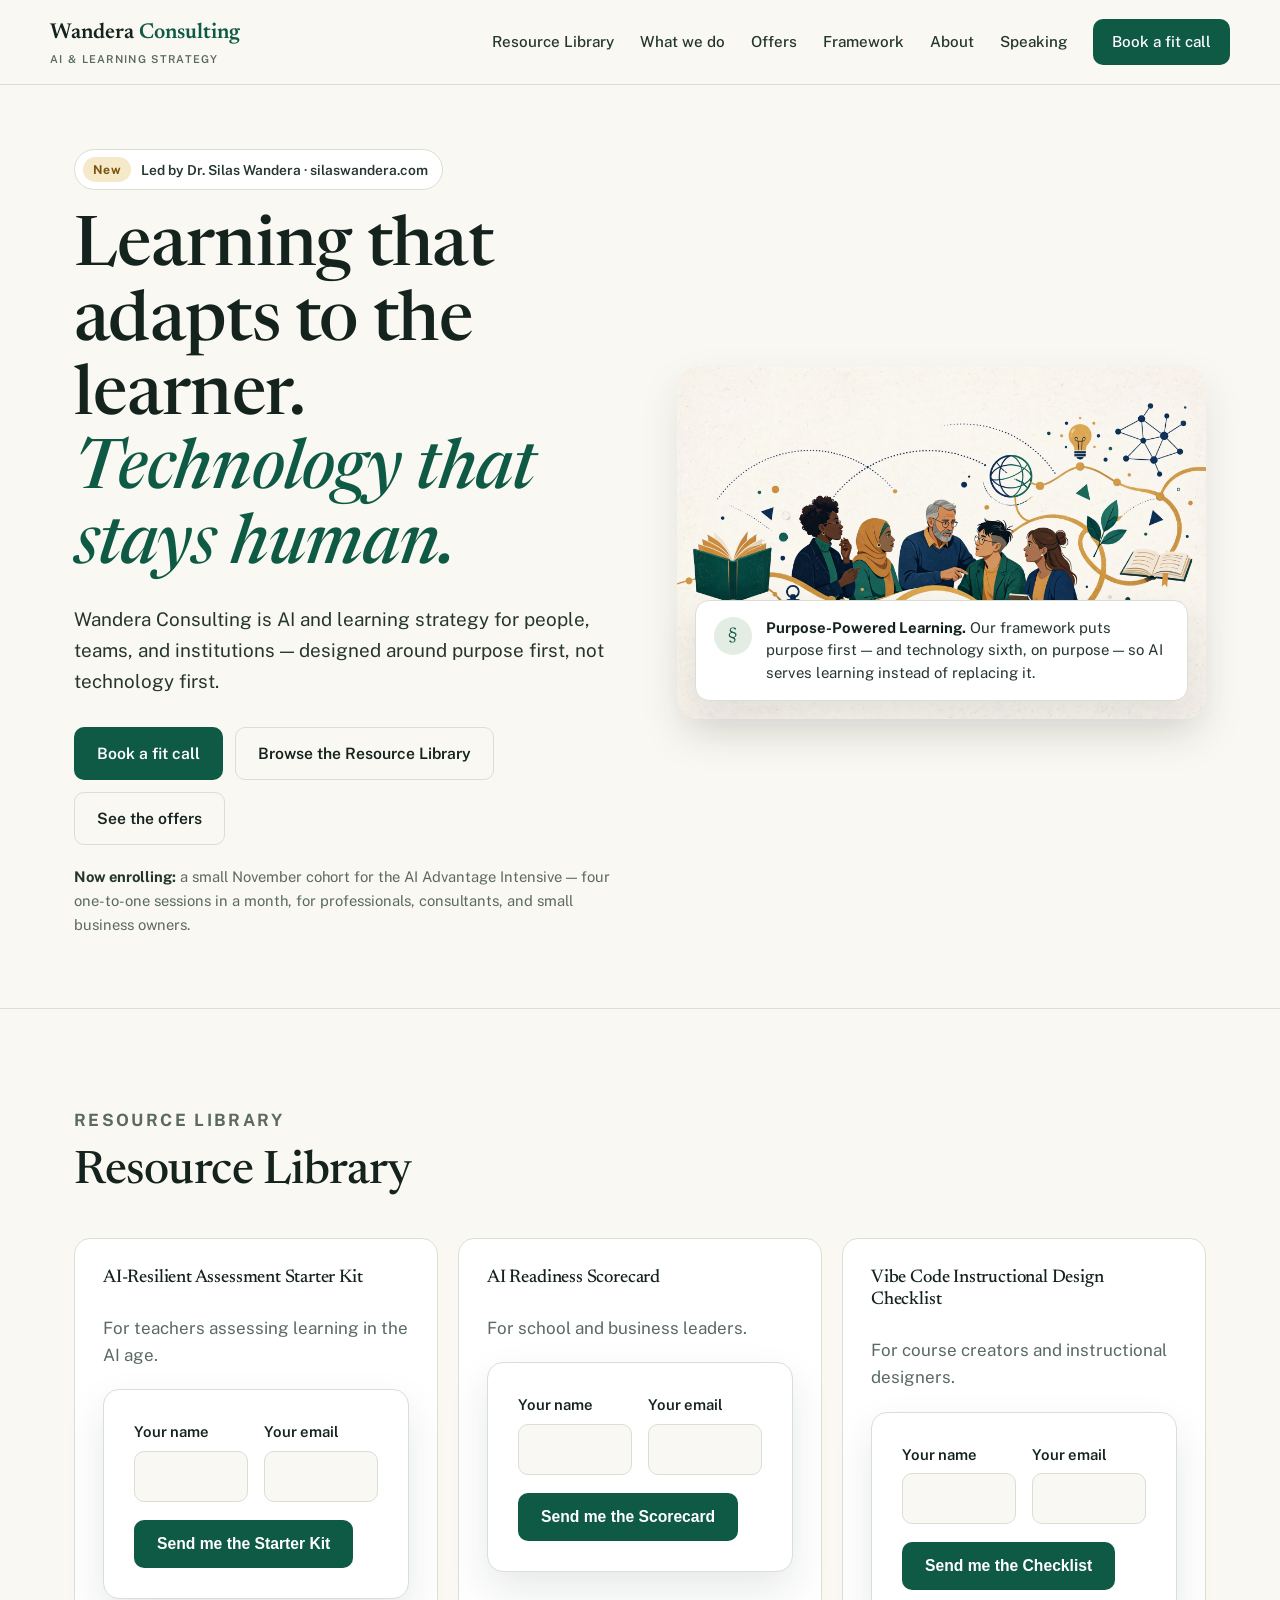
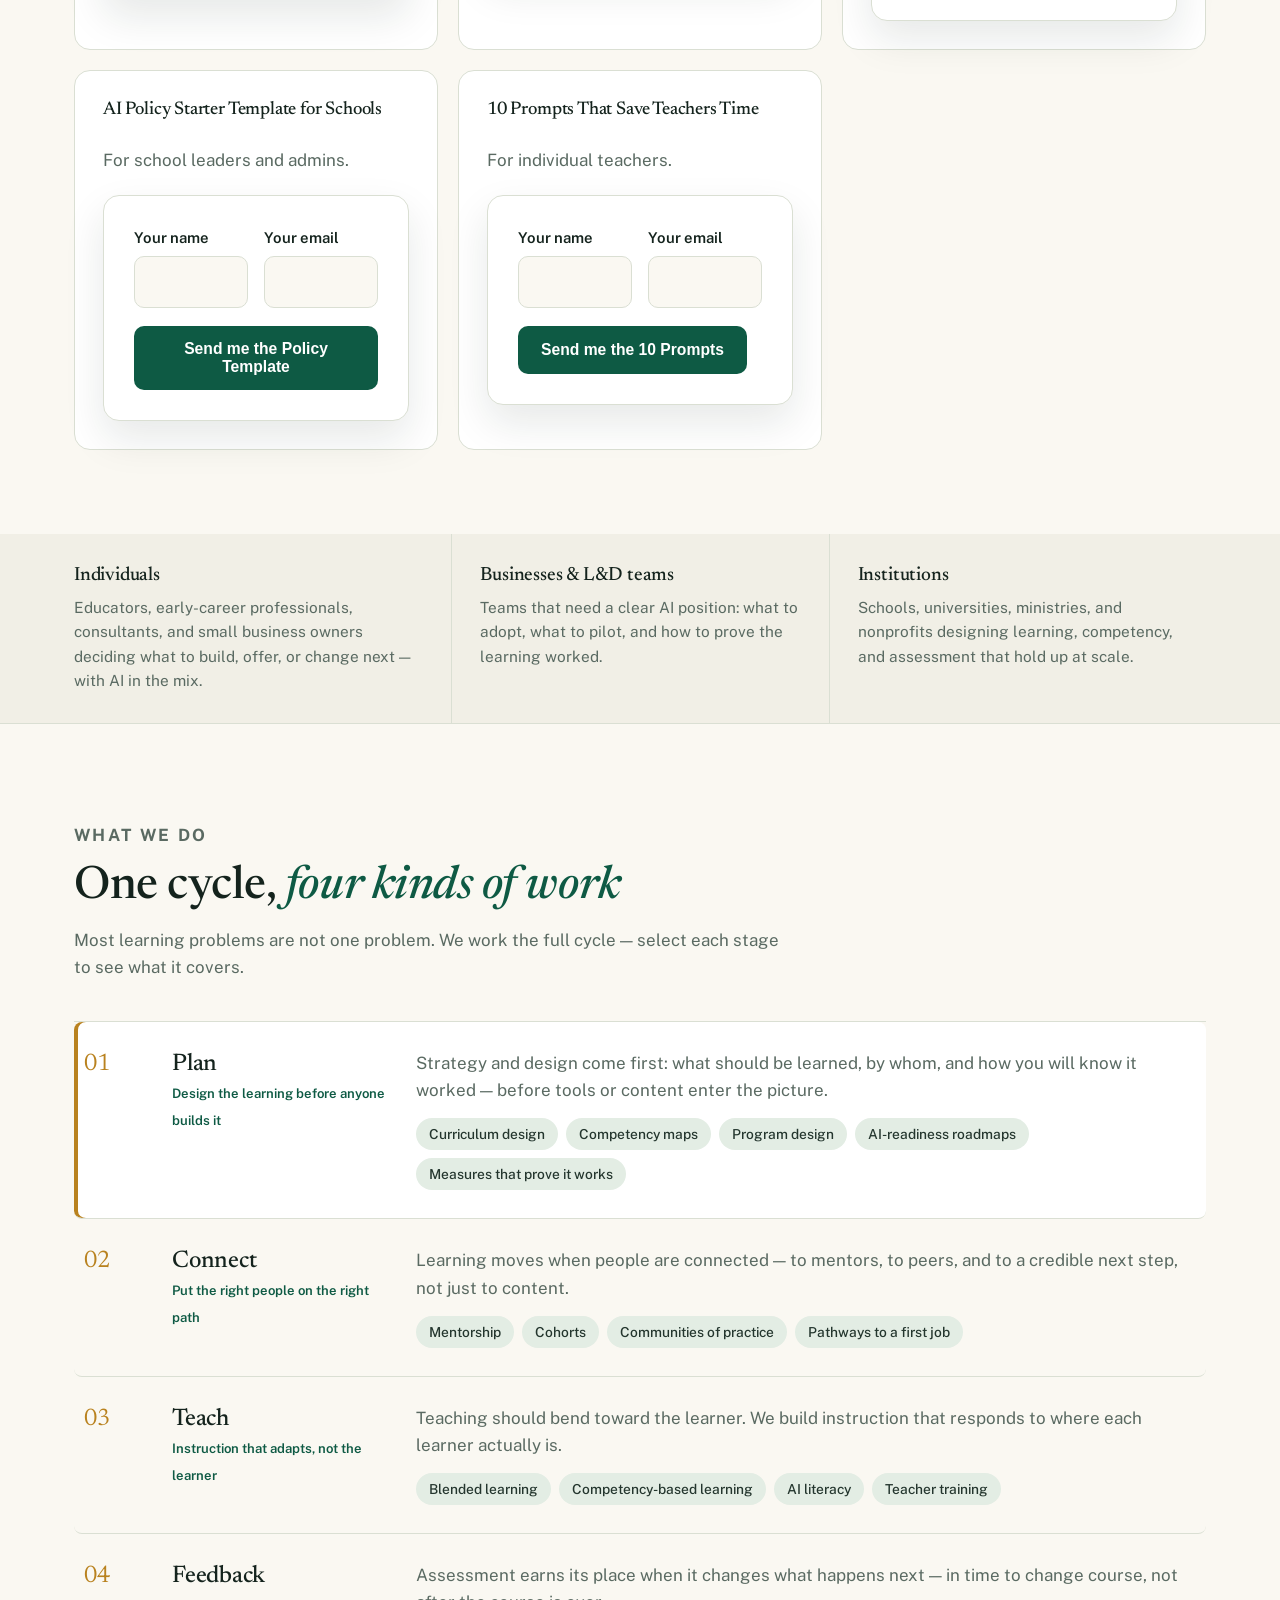
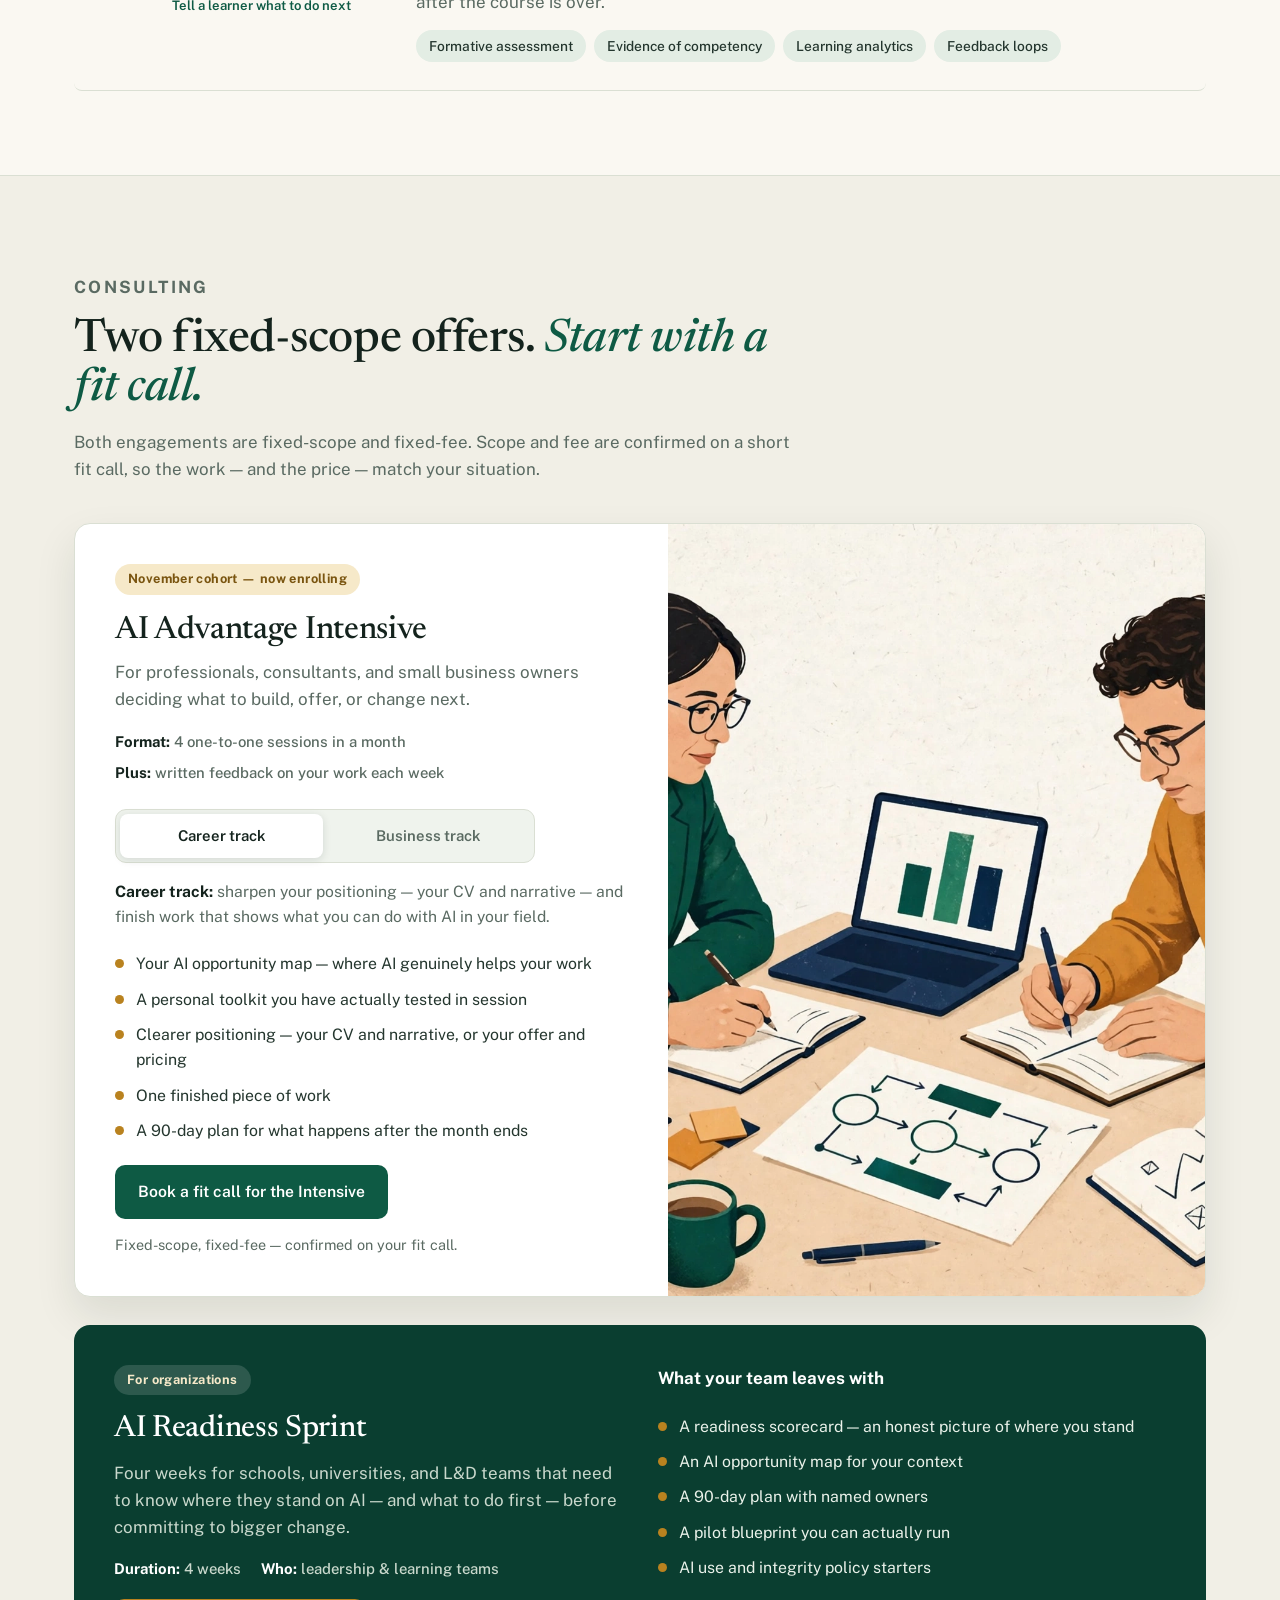
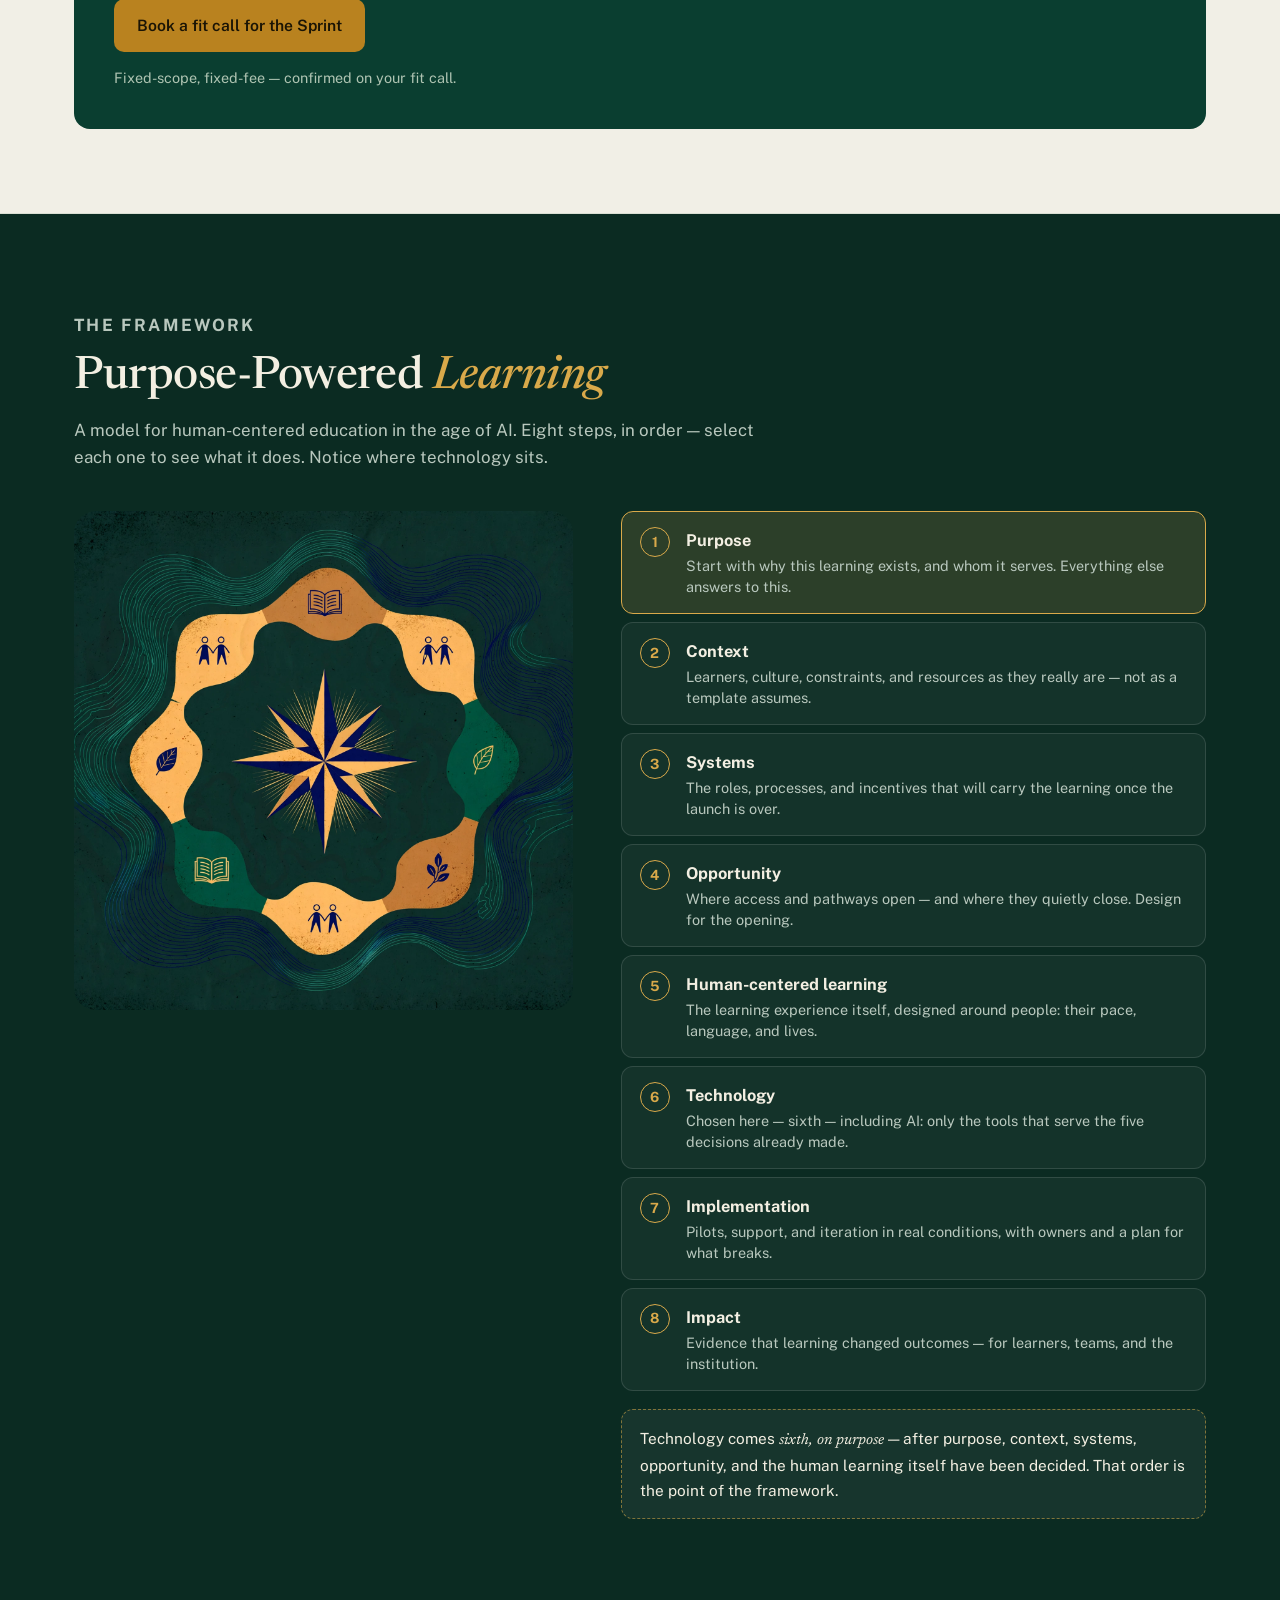
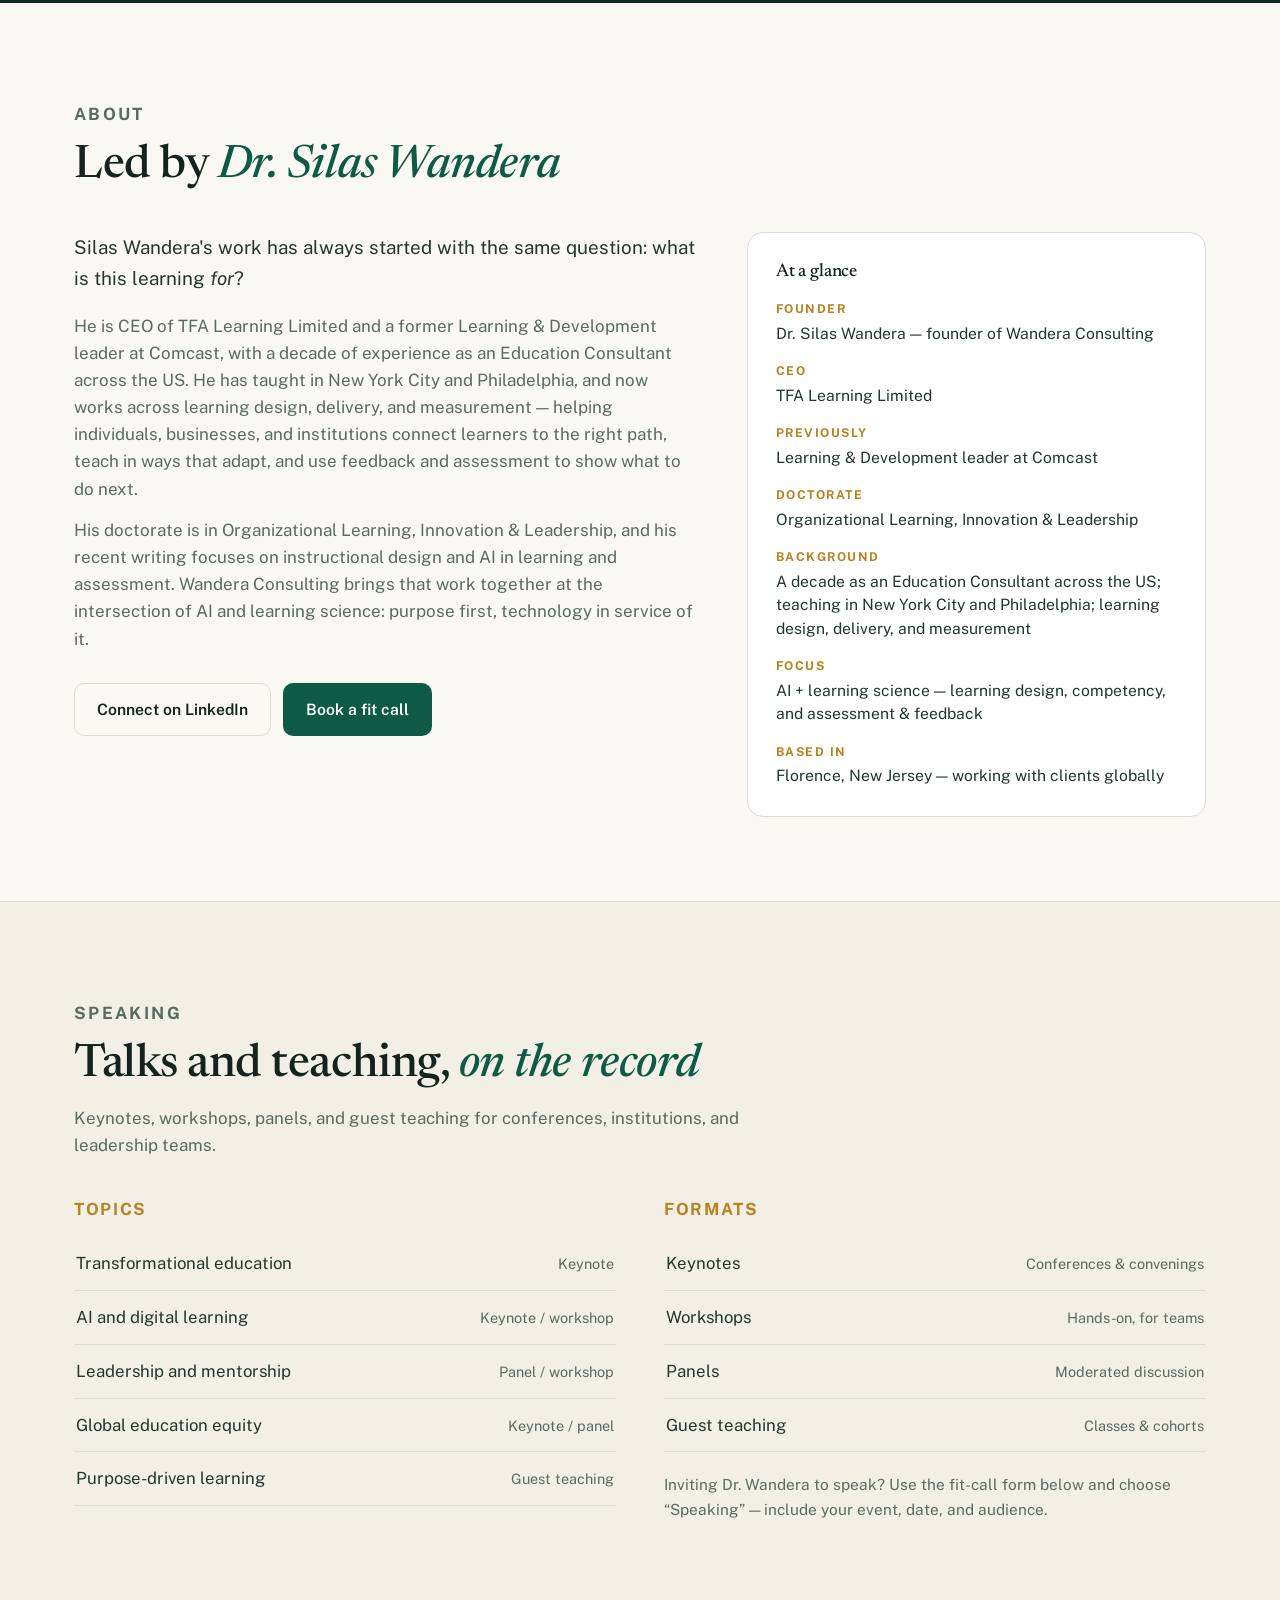
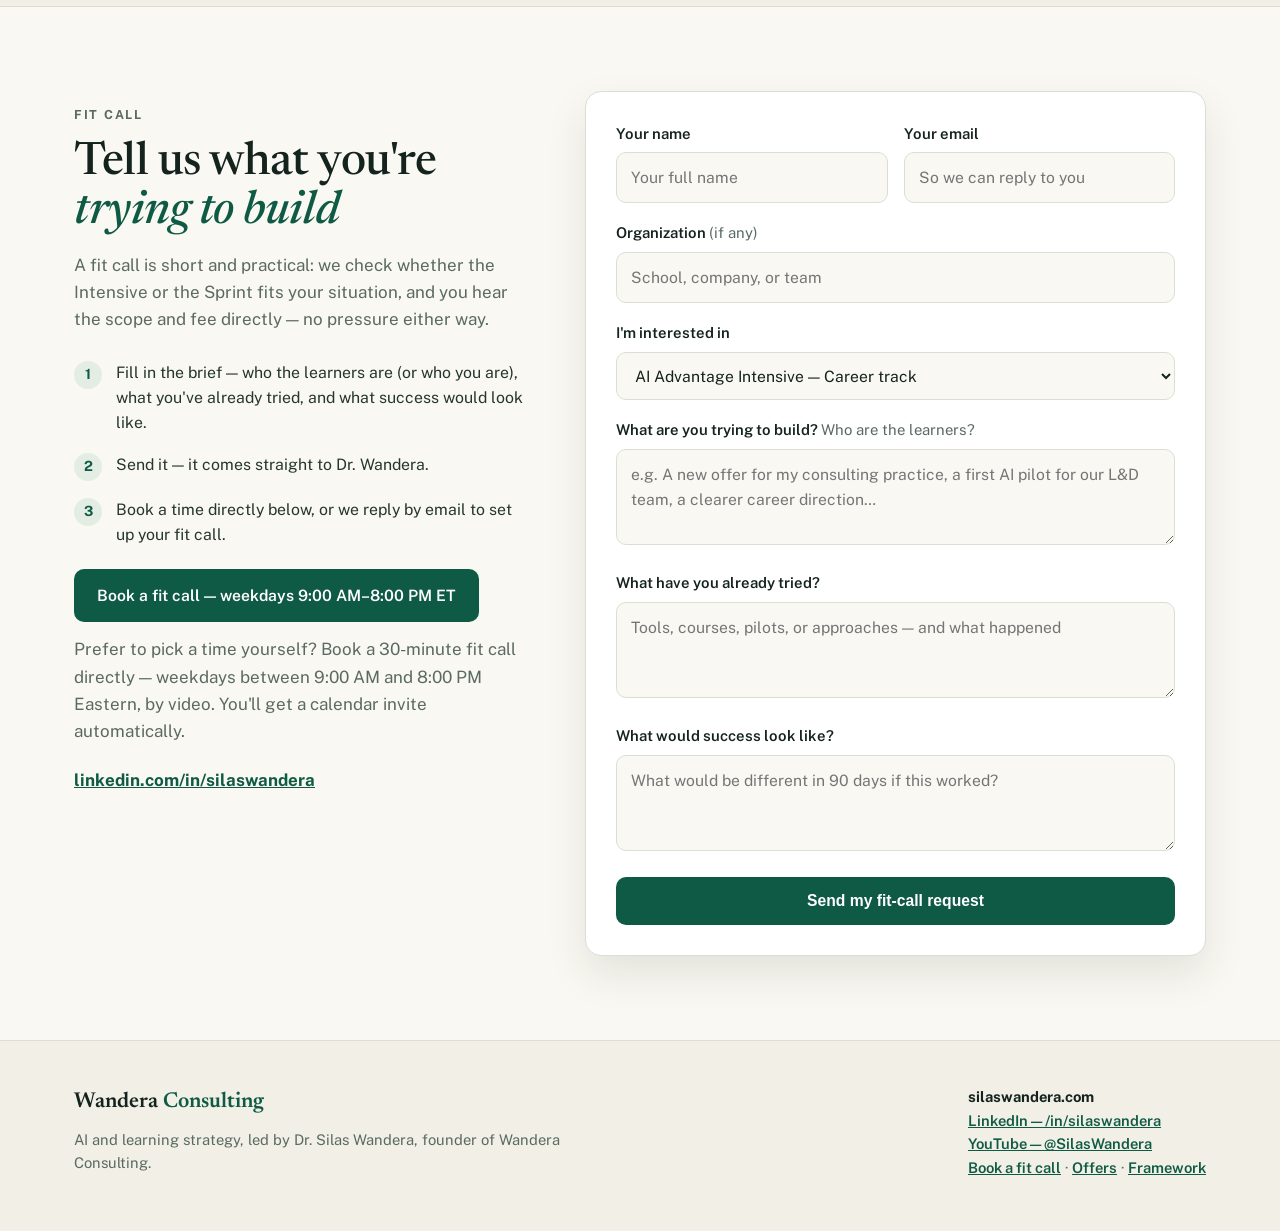
==== index.html @ fa0f4db3 "Move Resource Library under hero and expand to five resources Rename 'Free resources' to 'Resource L" ====
<!doctype html>
<html lang="en">
<head>
<meta charset="utf-8" />
<meta name="viewport" content="width=device-width, initial-scale=1, viewport-fit=cover" />
<meta name="color-scheme" content="light dark" />
<meta name="description" content="Wandera Consulting — AI and learning strategy led by Dr. Silas Wandera. AI Advantage Intensive for individuals and AI Readiness Sprint for organizations." />
<link rel="icon" href="data:," />
<title>Wandera Consulting — AI &amp; Learning Strategy</title>
<link rel="preconnect" href="https://fonts.googleapis.com" />
<link rel="preconnect" href="https://fonts.gstatic.com" crossorigin />
<link href="https://fonts.googleapis.com/css2?family=Newsreader:ital,opsz,wght@0,6..72,400;0,6..72,500;0,6..72,600;1,6..72,400;1,6..72,500&family=Public+Sans:wght@400;500;600;700&display=swap" rel="stylesheet" />
<style>
  :root{
    color-scheme: light;
    --bg:#FAF8F2;
    --bg-2:#F1EFE6;
    --surface:#FFFFFF;
    --surface-2:#EFF3ED;
    --ink:#14231D;
    --ink-2:#24362E;
    --muted:#5A6A62;
    --line:#DADFD3;
    --brand:#0E5A44;
    --brand-deep:#0A3E30;
    --brand-soft:#E3EDE4;
    --gold:#B9821F;
    --gold-soft:#F6E9C9;
    --navy:#1D3352;
    --dark-bg:#0B2B22;
    --dark-ink:#F3EFE2;
    --dark-muted:#B9C8BE;
    --focus:#B9821F;
    --radius-img:22px;
    --radius-card:16px;
    --shadow:0 18px 40px rgba(20,35,29,.10);
  }
  @media (prefers-color-scheme: dark){
    :root{
      color-scheme: dark;
      --bg:#0E1713;
      --bg-2:#131F19;
      --surface:#17241E;
      --surface-2:#1C2B24;
      --ink:#EDF2EC;
      --ink-2:#DCE7DD;
      --muted:#A7B8AC;
      --line:#2B3D34;
      --brand:#57C49A;
      --brand-deep:#0E2A21;
      --brand-soft:#1E342A;
      --gold:#D9A94A;
      --gold-soft:#2E2A18;
      --navy:#9AB4D6;
      --dark-bg:#081F18;
      --dark-ink:#F3EFE2;
      --dark-muted:#B9C8BE;
      --shadow:0 18px 40px rgba(0,0,0,.35);
    }
  }
  *{box-sizing:border-box}
  html{scroll-behavior:smooth}
  @media (prefers-reduced-motion: reduce){ html{scroll-behavior:auto} *{transition:none!important; animation:none!important} }
  body{margin:0;background:var(--bg);color:var(--ink);font-family:"Public Sans",system-ui,-apple-system,Segoe UI,sans-serif;font-size:17px;line-height:1.6;-webkit-font-smoothing:antialiased}
  img{max-width:100%;display:block}
  a{color:var(--brand)}
  :focus-visible{outline:3px solid var(--focus);outline-offset:3px;border-radius:4px}
  .wrap{max-width:1180px;margin:0 auto;padding:0 24px}
  h1,h2,h3{font-family:"Newsreader",Georgia,serif;font-weight:500;line-height:1.08;letter-spacing:-.01em;color:var(--ink);margin:0}
  h1{font-size:clamp(2.6rem,5.4vw,4.3rem)}
  h1 em{font-style:italic;color:var(--brand)}
  h2{font-size:clamp(2rem,3.6vw,2.9rem)}
  h2 em{font-style:italic;color:var(--brand)}
  h3{font-size:1.45rem;line-height:1.2}
  p{margin:0}
  .lead{font-size:1.18rem;line-height:1.65;color:var(--ink-2)}
  .muted{color:var(--muted)}
  .section{padding:84px 0}
  .section-head{max-width:720px;margin-bottom:40px}
  .section-head p{margin-top:14px;color:var(--muted);font-size:1.06rem}
  .label{font-size:.78rem;font-weight:700;letter-spacing:.14em;text-transform:uppercase;color:var(--gold);margin-bottom:14px}

  /* Header */
  header.site{position:sticky;top:0;z-index:50;background:color-mix(in srgb, var(--bg) 92%, transparent);backdrop-filter:blur(10px);border-bottom:1px solid var(--line)}
  .nav{display:flex;align-items:center;gap:20px;padding:16px 0}
  .brand{font-family:"Newsreader",Georgia,serif;font-size:1.35rem;font-weight:600;color:var(--ink);text-decoration:none;white-space:nowrap}
  .brand span{color:var(--brand)}
  .brand small{display:block;font-family:"Public Sans",sans-serif;font-size:.68rem;font-weight:600;letter-spacing:.12em;text-transform:uppercase;color:var(--muted)}
  nav.links{display:flex;gap:26px;margin-left:auto;align-items:center}
  nav.links a{color:var(--ink-2);text-decoration:none;font-size:.95rem;font-weight:500}
  nav.links a:hover{color:var(--brand);text-decoration:underline;text-underline-offset:4px}
  .btn{display:inline-flex;align-items:center;justify-content:center;gap:8px;border-radius:10px;padding:13px 22px;font-weight:600;font-size:.98rem;text-decoration:none;border:1.5px solid transparent;cursor:pointer;transition:transform .15s ease, background .15s ease;min-height:48px}
  .btn:active{transform:translateY(1px)}
  .btn-primary{background:var(--brand);color:#fff}
  @media (prefers-color-scheme: dark){ .btn-primary{color:#081711} }
  .btn-primary:hover{background:var(--brand-deep);color:#fff}
  /* Keep the header button readable: the menu-link colour rule above is more specific, so restate the button colours here */
  nav.links a.btn-primary,nav.links a.btn-primary:hover{color:#fff;text-decoration:none}
  @media (prefers-color-scheme: dark){ nav.links a.btn-primary{color:#081711} }
  .btn-ghost{background:transparent;color:var(--ink);border-color:var(--line)}
  .btn-ghost:hover{border-color:var(--brand);color:var(--brand)}
  .btn-gold{background:var(--gold);color:#1A1405}
  .btn-gold:hover{filter:brightness(1.07)}
  .btn-small{padding:10px 18px;min-height:44px;font-size:.92rem}
  .nav-toggle{display:none;margin-left:auto;background:var(--surface);border:1px solid var(--line);border-radius:10px;padding:10px 14px;font:inherit;font-weight:600;cursor:pointer;color:var(--ink)}
  @media (max-width:860px){
    nav.links{display:none;position:absolute;left:16px;right:16px;top:76px;background:var(--surface);border:1px solid var(--line);border-radius:14px;padding:16px;flex-direction:column;align-items:stretch;gap:4px;box-shadow:var(--shadow)}
    nav.links.open{display:flex}
    nav.links a{padding:10px 8px}
    nav.links .btn{margin-top:8px}
    .nav-toggle{display:inline-flex}
    .nav .btn-desktop{display:none}
  }

  /* Hero */
  .hero{padding:64px 0 72px;border-bottom:1px solid var(--line)}
  .hero-grid{display:grid;grid-template-columns:1.02fr .98fr;gap:52px;align-items:center}
  .hero-eyebrow{display:inline-flex;align-items:center;gap:10px;background:var(--surface);border:1px solid var(--line);border-radius:999px;padding:7px 14px 7px 8px;font-size:.86rem;font-weight:600;color:var(--ink-2);margin-bottom:22px}
  .hero-eyebrow i{font-style:normal;background:var(--gold-soft);color:#7A5510;border-radius:999px;padding:3px 10px;font-size:.76rem;font-weight:700;letter-spacing:.04em}
  @media (prefers-color-scheme: dark){ .hero-eyebrow i{color:var(--gold)} }
  .hero .lead{margin-top:20px;max-width:34em}
  .hero-ctas{display:flex;flex-wrap:wrap;gap:12px;margin-top:30px}
  .hero-note{margin-top:20px;font-size:.92rem;color:var(--muted)}
  .hero-note strong{color:var(--ink-2)}
  .hero-media{position:relative}
  .hero-media img{border-radius:var(--radius-img);box-shadow:var(--shadow);aspect-ratio:3/2;object-fit:cover;width:100%}
  .hero-card{position:absolute;left:18px;right:18px;bottom:18px;background:var(--surface);border:1px solid var(--line);border-radius:14px;padding:16px 18px;display:flex;gap:14px;align-items:flex-start;box-shadow:var(--shadow)}
  .hero-card .dot{flex:none;width:38px;height:38px;border-radius:50%;background:var(--brand-soft);display:grid;place-items:center;font-family:"Newsreader",serif;font-size:1.15rem;color:var(--brand)}
  .hero-card p{font-size:.93rem;line-height:1.5;color:var(--ink-2)}
  .hero-card p strong{color:var(--ink)}
  @media (max-width:900px){ .hero-grid{grid-template-columns:1fr;gap:36px} .hero{padding-top:44px} }

  /* Audience strip */
  .audience{border-bottom:1px solid var(--line);background:var(--bg-2)}
  .audience-grid{display:grid;grid-template-columns:repeat(3,1fr);gap:0}
  .audience-item{padding:30px 28px 30px 0}
  .audience-item + .audience-item{border-left:1px solid var(--line);padding-left:28px}
  .audience-item h3{font-size:1.2rem;margin-bottom:8px}
  .audience-item p{font-size:.96rem;color:var(--muted)}
  @media (max-width:820px){ .audience-grid{grid-template-columns:1fr} .audience-item{padding:22px 0} .audience-item + .audience-item{border-left:none;border-top:1px solid var(--line);padding-left:0} }

  /* What we do */
  .work-list{border-top:1px solid var(--line)}
  .work-row{display:grid;grid-template-columns:64px 220px 1fr;gap:24px;padding:28px 10px;border-bottom:1px solid var(--line);border-radius:8px;cursor:pointer;text-align:left;width:100%;background:none;border-left:none;border-right:none;border-top:none;font:inherit;color:inherit}
  .work-row:hover{background:var(--surface)}
  .work-row[aria-selected="true"]{background:var(--surface);box-shadow:inset 4px 0 0 var(--gold)}
  .work-num{font-family:"Newsreader",serif;font-size:1.5rem;color:var(--gold);line-height:1.2}
  .work-row h3{font-size:1.5rem}
  .work-row .work-tag{font-size:.82rem;font-weight:600;color:var(--brand);margin-top:4px}
  .work-detail p{color:var(--muted);max-width:52em}
  .work-detail ul{display:flex;flex-wrap:wrap;gap:8px;list-style:none;margin:14px 0 0;padding:0}
  .work-detail li{background:var(--brand-soft);color:var(--ink-2);border-radius:999px;padding:5px 13px;font-size:.86rem;font-weight:500}
  @media (max-width:760px){ .work-row{grid-template-columns:44px 1fr} .work-detail{grid-column:2} }

  /* Offers */
  .offers{background:var(--bg-2);border-top:1px solid var(--line);border-bottom:1px solid var(--line)}
  .offer-feature{background:var(--surface);border:1px solid var(--line);border-radius:var(--radius-card);overflow:hidden;box-shadow:var(--shadow);display:grid;grid-template-columns:1.05fr .95fr}
  .offer-body{padding:40px}
  .offer-media img{height:100%;width:100%;object-fit:cover;min-height:320px}
  .badge{display:inline-block;background:var(--gold-soft);color:#7A5510;border-radius:999px;padding:5px 13px;font-size:.8rem;font-weight:700;letter-spacing:.03em;margin-bottom:16px}
  @media (prefers-color-scheme: dark){ .badge{color:var(--gold)} }
  .offer-meta{display:flex;flex-wrap:wrap;gap:8px 20px;margin:16px 0 4px;font-size:.93rem;color:var(--muted);font-weight:500}
  .offer-meta strong{color:var(--ink)}
  .track-toggle{display:flex;background:var(--surface-2);border:1px solid var(--line);border-radius:11px;padding:4px;gap:4px;margin:24px 0 16px;max-width:420px}
  .track-toggle button{flex:1;border:none;background:transparent;border-radius:8px;padding:10px;font:inherit;font-weight:600;font-size:.93rem;cursor:pointer;color:var(--muted);min-height:44px}
  .track-toggle button[aria-pressed="true"]{background:var(--surface);color:var(--ink);box-shadow:0 2px 8px rgba(20,35,29,.12)}
  .track-panel p{color:var(--muted);font-size:.98rem}
  .outcomes{list-style:none;margin:22px 0;padding:0;display:grid;gap:10px}
  .outcomes li{display:flex;gap:12px;align-items:flex-start;font-size:.99rem;color:var(--ink-2)}
  .outcomes li::before{content:"";flex:none;width:9px;height:9px;border-radius:50%;background:var(--gold);margin-top:8px}
  .fee-note{font-size:.9rem;color:var(--muted);margin-top:14px}
  @media (max-width:900px){ .offer-feature{grid-template-columns:1fr} .offer-body{padding:28px 22px} .offer-media img{min-height:220px;max-height:300px} }

  .offer-sprint{margin-top:28px;background:var(--brand-deep);color:#EAF2EA;border-radius:var(--radius-card);padding:40px;display:grid;grid-template-columns:1fr 1fr;gap:36px}
  @media (prefers-color-scheme: dark){ .offer-sprint{background:#122E25} }
  .offer-sprint h3{color:#fff;font-size:1.9rem}
  .offer-sprint .badge{background:rgba(255,255,255,.14);color:#F6E9C9}
  .offer-sprint p{color:#C9D8CC}
  .offer-sprint .outcomes li{color:#EAF2EA}
  .offer-sprint .fee-note{color:#AFC4B2}
  @media (max-width:820px){ .offer-sprint{grid-template-columns:1fr;padding:28px 22px} }

  /* Framework */
  .framework{background:var(--dark-bg);color:var(--dark-ink)}
  .framework h2{color:var(--dark-ink)}
  .framework h2 em{color:#D9A94A}
  .framework .section-head p{color:var(--dark-muted)}
  .framework .label{color:#D9A94A}
  .fw-grid{display:grid;grid-template-columns:.92fr 1.08fr;gap:48px;align-items:start}
  .fw-grid img{border-radius:var(--radius-img);width:100%;aspect-ratio:1/1;object-fit:cover}
  .fw-steps{display:grid;gap:8px}
  .fw-step{display:flex;gap:16px;align-items:flex-start;width:100%;text-align:left;background:rgba(255,255,255,.04);border:1px solid rgba(255,255,255,.12);border-radius:12px;padding:15px 18px;color:var(--dark-ink);font:inherit;cursor:pointer;min-height:52px}
  .fw-step:hover{background:rgba(255,255,255,.08)}
  .fw-step[aria-selected="true"]{background:rgba(217,169,74,.16);border-color:#D9A94A}
  .fw-step .n{flex:none;width:30px;height:30px;border-radius:50%;border:1.5px solid #D9A94A;color:#D9A94A;display:grid;place-items:center;font-weight:700;font-size:.88rem}
  .fw-step strong{font-size:1.02rem}
  .fw-step span.desc{display:block;font-size:.9rem;color:var(--dark-muted);margin-top:2px;line-height:1.45}
  .fw-note{margin-top:18px;background:rgba(255,255,255,.05);border:1px dashed rgba(217,169,74,.55);border-radius:12px;padding:16px 18px;font-size:.96rem;color:var(--dark-ink)}
  .fw-note em{font-family:"Newsreader",serif}
  @media (max-width:900px){ .fw-grid{grid-template-columns:1fr} .fw-grid img{max-width:480px} }

  /* About */
  .about-grid{display:grid;grid-template-columns:1.15fr .85fr;gap:52px;align-items:start}
  .about-grid .lead{margin-bottom:18px}
  .about-grid p + p{margin-top:14px;color:var(--muted)}
  .fact-box{background:var(--surface);border:1px solid var(--line);border-radius:var(--radius-card);padding:28px} .resource-grid{display:grid;grid-template-columns:repeat(3,1fr);gap:20px} .resource-grid .fact-box{display:flex;flex-direction:column} @media (max-width:900px){.resource-grid{grid-template-columns:repeat(2,1fr)}} @media (max-width:620px){.resource-grid{grid-template-columns:1fr}}
  .fact-box h3{font-size:1.15rem;margin-bottom:16px}
  .fact-box dl{margin:0;display:grid;gap:16px}
  .fact-box dt{font-size:.76rem;font-weight:700;letter-spacing:.12em;text-transform:uppercase;color:var(--gold)}
  .fact-box dd{margin:3px 0 0;font-size:.98rem;color:var(--ink-2);line-height:1.5}
  @media (max-width:860px){ .about-grid{grid-template-columns:1fr;gap:32px} }

  /* Speaking */
  .speaking{background:var(--bg-2);border-top:1px solid var(--line);border-bottom:1px solid var(--line)}
  .speak-grid{display:grid;grid-template-columns:1fr 1fr;gap:48px}
  .speak-grid h3{font-size:1.05rem;font-family:"Public Sans",sans-serif;font-weight:700;letter-spacing:.1em;text-transform:uppercase;color:var(--gold);margin-bottom:18px}
  .topic-list{list-style:none;margin:0;padding:0}
  .topic-list li{padding:13px 2px;border-bottom:1px solid var(--line);font-size:1.05rem;color:var(--ink-2);display:flex;justify-content:space-between;gap:16px;align-items:baseline}
  .topic-list li span{color:var(--muted);font-size:.9rem;text-align:right}
  @media (max-width:760px){ .speak-grid{grid-template-columns:1fr;gap:32px} }

  /* Contact */
  .contact-grid{display:grid;grid-template-columns:.85fr 1.15fr;gap:52px;align-items:start}
  .contact-copy p{color:var(--muted);margin-top:14px}
  .contact-copy .steps{list-style:none;margin:26px 0 0;padding:0;display:grid;gap:16px;counter-reset:step}
  .contact-copy .steps li{display:flex;gap:14px;color:var(--ink-2);font-size:.99rem}
  .contact-copy .steps li::before{counter-increment:step;content:counter(step);flex:none;width:28px;height:28px;border-radius:50%;background:var(--brand-soft);color:var(--brand);font-weight:700;font-size:.88rem;display:grid;place-items:center;margin-top:1px}
  form.brief{background:var(--surface);border:1px solid var(--line);border-radius:var(--radius-card);padding:30px;box-shadow:var(--shadow)}
  .field{margin-bottom:18px}
  .field label{display:block;font-weight:600;font-size:.93rem;margin-bottom:7px}
  .field label span{font-weight:400;color:var(--muted)}
  .field input,.field select,.field textarea{width:100%;border:1.5px solid var(--line);border-radius:10px;padding:12px 14px;font:inherit;font-size:.98rem;background:var(--bg);color:var(--ink);min-height:48px}
  .field textarea{min-height:96px;resize:vertical}
  .field input:focus,.field select:focus,.field textarea:focus{border-color:var(--brand);outline:3px solid color-mix(in srgb, var(--brand) 25%, transparent);outline-offset:0}
  .form-row{display:grid;grid-template-columns:1fr 1fr;gap:16px}
  @media (max-width:640px){ .form-row{grid-template-columns:1fr} form.brief{padding:22px 18px} }
  .brief-result{display:none;margin-top:22px;border:1.5px solid var(--brand);border-radius:12px;padding:20px;background:var(--brand-soft)}
  .brief-result.show{display:block}
  .brief-result h3{font-size:1.1rem;margin-bottom:10px}
  .brief-result pre{white-space:pre-wrap;word-break:break-word;font-family:inherit;font-size:.94rem;line-height:1.55;color:var(--ink-2);margin:0 0 16px;background:var(--surface);border:1px solid var(--line);border-radius:10px;padding:16px;max-height:320px;overflow:auto}
  .brief-actions{display:flex;flex-wrap:wrap;gap:10px}
  .copy-status{font-size:.9rem;color:var(--brand);font-weight:600;align-self:center}
  .form-error{display:none;color:#B3261E;background:#FDECEA;border-radius:10px;padding:12px 14px;font-size:.93rem;margin-bottom:16px}
  @media (prefers-color-scheme: dark){ .form-error{color:#F2B8B5;background:#3A1D1B} }
  .form-error.show{display:block}
  .hp{position:absolute;left:-10000px;width:1px;height:1px;overflow:hidden}
  @media (max-width:900px){ .contact-grid{grid-template-columns:1fr;gap:36px} }

  footer{border-top:1px solid var(--line);padding:44px 0 52px;background:var(--bg-2)}
  .footer-grid{display:flex;flex-wrap:wrap;gap:24px;justify-content:space-between;align-items:flex-start}
  footer p{font-size:.92rem;color:var(--muted);max-width:36em;margin-top:8px}
  footer a{font-weight:600}
  .section{scroll-margin-top:90px} section[id]{scroll-margin-top:90px}
</style>
</head>
<body>

<header class="site">
  <div class="wrap nav">
    <a class="brand" href="#top">Wandera <span>Consulting</span><small>AI &amp; Learning Strategy</small></a>
    <button class="nav-toggle" id="navToggle" aria-expanded="false" aria-controls="navLinks">Menu</button>
    <nav class="links" id="navLinks" aria-label="Main">
      <a href="#resources">Resource Library</a> <a href="#work">What we do</a>
      <a href="#offers">Offers</a>
      <a href="#framework">Framework</a>
      <a href="#about">About</a>
      <a href="#speaking">Speaking</a>
      <a class="btn btn-primary btn-small" href="#contact">Book a fit call</a>
    </nav>
  </div>
</header>

<main id="top">

  <!-- HERO -->
  <section class="hero">
    <div class="wrap hero-grid">
      <div>
        <p class="hero-eyebrow"><i>New</i> Led by Dr. Silas Wandera &middot; silaswandera.com</p>
        <h1>Learning that adapts to the learner. <em>Technology that stays human.</em></h1>
        <p class="lead">Wandera Consulting is AI and learning strategy for people, teams, and institutions — designed around purpose first, not technology first.</p>
        <div class="hero-ctas">
          <a class="btn btn-primary" href="#contact">Book a fit call</a>
          <a class="btn btn-ghost" href="#resources">Browse the Resource Library</a> <a class="btn btn-ghost" href="#offers">See the offers</a>
        </div>
        <p class="hero-note"><strong>Now enrolling:</strong> a small November cohort for the AI Advantage Intensive — four one-to-one sessions in a month, for professionals, consultants, and small business owners.</p>
      </div>
      <div class="hero-media">
        <img src="[data-uri]" alt="Illustration of diverse learners and educators in discussion, connected by a golden pathway with books, a compass, and a globe" />
        <div class="hero-card">
          <div class="dot" aria-hidden="true">§</div>
          <p><strong>Purpose-Powered Learning.</strong> Our framework puts purpose first — and technology sixth, on purpose — so AI serves learning instead of replacing it.</p>
        </div>
      </div>
    </div>
  </section>

  <!-- Resource Library --> <section class="section" id="resources"> <div class="wrap"> <div class="section-head"> <p class="label">Resource Library</p> <h2>Resource Library</h2> </div> <div class="resource-grid"> <article class="fact-box" aria-labelledby="starter-kit-title"> <h3 id="starter-kit-title">AI-Resilient Assessment Starter Kit</h3> <p class="muted" style="margin-top:10px">For teachers assessing learning in the AI age.</p> <form class="brief" id="kitForm" novalidate style="margin-top:20px"> <div class="form-error" id="kitError" role="alert"></div> <div class="form-row"> <div class="field"> <label for="kitName">Your name</label> <input id="kitName" name="name" type="text" autocomplete="name" required /> </div> <div class="field"> <label for="kitEmail">Your email</label> <input id="kitEmail" name="email" type="email" autocomplete="email" required /> </div> </div> <div class="hp" aria-hidden="true"> <label>Website</label> <input name="website" type="text" tabindex="-1" autocomplete="off" id="kitWebsite" /> </div> <button class="btn btn-primary" type="submit">Send me the Starter Kit</button> </form> <div class="brief-result" id="kitSent" aria-live="polite"> <h3>Thank you — your Starter Kit is ready:</h3> <p><a href="https://drive.google.com/file/d/1lGMhDNfegDpf1SKphKKIkpjxxwhGOmtj/view" target="_blank" rel="noopener">Download the AI-Resilient Assessment Starter Kit (PDF)</a></p> </div> <div class="brief-result" id="kitFallback" aria-live="polite"> <h3>We couldn't save your details just now, but here is your copy.</h3> <p><a href="https://drive.google.com/file/d/1lGMhDNfegDpf1SKphKKIkpjxxwhGOmtj/view" target="_blank" rel="noopener">Download the AI-Resilient Assessment Starter Kit (PDF)</a></p> </div> </article> <article class="fact-box" aria-labelledby="scorecard-title"> <h3 id="scorecard-title">AI Readiness Scorecard</h3> <p class="muted" style="margin-top:10px">For school and business leaders.</p> <form class="brief resource-form" data-title="AI Readiness Scorecard" data-short="Scorecard" novalidate style="margin-top:20px"> <div class="form-error" role="alert"></div> <div class="form-row"> <div class="field"> <label for="r2Name">Your name</label> <input class="rName" id="r2Name" name="name" type="text" autocomplete="name" required /> </div> <div class="field"> <label for="r2Email">Your email</label> <input class="rEmail" id="r2Email" name="email" type="email" autocomplete="email" required /> </div> </div> <div class="hp" aria-hidden="true"> <label>Website</label> <input class="rWebsite" id="r2Website" name="website" type="text" tabindex="-1" autocomplete="off" /> </div> <button class="btn btn-primary" type="submit">Send me the Scorecard</button> </form> <div class="brief-result sent" aria-live="polite"> <h3>Thank you — your Scorecard is ready:</h3> <p><a href="https://drive.google.com/file/d/1pjNN5NjBYdxiRLoiKcnRYFw-sht0fVY6/view" target="_blank" rel="noopener">Download the AI Readiness Scorecard (PDF)</a></p> </div> <div class="brief-result fallback" aria-live="polite"> <h3>We couldn't save your details just now, but here is your copy.</h3> <p><a href="https://drive.google.com/file/d/1pjNN5NjBYdxiRLoiKcnRYFw-sht0fVY6/view" target="_blank" rel="noopener">Download the AI Readiness Scorecard (PDF)</a></p> </div> </article> <article class="fact-box" aria-labelledby="checklist-title"> <h3 id="checklist-title">Vibe Code Instructional Design Checklist</h3> <p class="muted" style="margin-top:10px">For course creators and instructional designers.</p> <form class="brief resource-form" data-title="Vibe Code Instructional Design Checklist" data-short="Checklist" novalidate style="margin-top:20px"> <div class="form-error" role="alert"></div> <div class="form-row"> <div class="field"> <label for="r3Name">Your name</label> <input class="rName" id="r3Name" name="name" type="text" autocomplete="name" required /> </div> <div class="field"> <label for="r3Email">Your email</label> <input class="rEmail" id="r3Email" name="email" type="email" autocomplete="email" required /> </div> </div> <div class="hp" aria-hidden="true"> <label>Website</label> <input class="rWebsite" id="r3Website" name="website" type="text" tabindex="-1" autocomplete="off" /> </div> <button class="btn btn-primary" type="submit">Send me the Checklist</button> </form> <div class="brief-result sent" aria-live="polite"> <h3>Thank you — your Checklist is ready:</h3> <p><a href="https://drive.google.com/file/d/1cGm7al_syj2fozounxAz4BgOPhr6aAHV/view" target="_blank" rel="noopener">Download the Vibe Code Instructional Design Checklist (PDF)</a></p> </div> <div class="brief-result fallback" aria-live="polite"> <h3>We couldn't save your details just now, but here is your copy.</h3> <p><a href="https://drive.google.com/file/d/1cGm7al_syj2fozounxAz4BgOPhr6aAHV/view" target="_blank" rel="noopener">Download the Vibe Code Instructional Design Checklist (PDF)</a></p> </div> </article> <article class="fact-box" aria-labelledby="template-title"> <h3 id="template-title">AI Policy Starter Template for Schools</h3> <p class="muted" style="margin-top:10px">For school leaders and admins.</p> <form class="brief resource-form" data-title="AI Policy Starter Template for Schools" data-short="Policy Template" novalidate style="margin-top:20px"> <div class="form-error" role="alert"></div> <div class="form-row"> <div class="field"> <label for="r4Name">Your name</label> <input class="rName" id="r4Name" name="name" type="text" autocomplete="name" required /> </div> <div class="field"> <label for="r4Email">Your email</label> <input class="rEmail" id="r4Email" name="email" type="email" autocomplete="email" required /> </div> </div> <div class="hp" aria-hidden="true"> <label>Website</label> <input class="rWebsite" id="r4Website" name="website" type="text" tabindex="-1" autocomplete="off" /> </div> <button class="btn btn-primary" type="submit">Send me the Policy Template</button> </form> <div class="brief-result sent" aria-live="polite"> <h3>Thank you — your Policy Template is ready:</h3> <p><a href="https://drive.google.com/file/d/15Y-UXTlye1rkW6C1kTvdnaNaCSPdBuY9/view" target="_blank" rel="noopener">Download the AI Policy Starter Template for Schools (PDF)</a></p> </div> <div class="brief-result fallback" aria-live="polite"> <h3>We couldn't save your details just now, but here is your copy.</h3> <p><a href="https://drive.google.com/file/d/15Y-UXTlye1rkW6C1kTvdnaNaCSPdBuY9/view" target="_blank" rel="noopener">Download the AI Policy Starter Template for Schools (PDF)</a></p> </div> </article> <article class="fact-box" aria-labelledby="prompts-title"> <h3 id="prompts-title">10 Prompts That Save Teachers Time</h3> <p class="muted" style="margin-top:10px">For individual teachers.</p> <form class="brief resource-form" data-title="10 Prompts That Save Teachers Time" data-short="10 Prompts" novalidate style="margin-top:20px"> <div class="form-error" role="alert"></div> <div class="form-row"> <div class="field"> <label for="r5Name">Your name</label> <input class="rName" id="r5Name" name="name" type="text" autocomplete="name" required /> </div> <div class="field"> <label for="r5Email">Your email</label> <input class="rEmail" id="r5Email" name="email" type="email" autocomplete="email" required /> </div> </div> <div class="hp" aria-hidden="true"> <label>Website</label> <input class="rWebsite" id="r5Website" name="website" type="text" tabindex="-1" autocomplete="off" /> </div> <button class="btn btn-primary" type="submit">Send me the 10 Prompts</button> </form> <div class="brief-result sent" aria-live="polite"> <h3>Thank you — your 10 Prompts are ready:</h3> <p><a href="https://drive.google.com/file/d/1T09NzX3jc5s4XqEWJYxhFYjP7OtUHt3k/view" target="_blank" rel="noopener">Download the 10 Prompts That Save Teachers Time (PDF)</a></p> </div> <div class="brief-result fallback" aria-live="polite"> <h3>We couldn't save your details just now, but here is your copy.</h3> <p><a href="https://drive.google.com/file/d/1T09NzX3jc5s4XqEWJYxhFYjP7OtUHt3k/view" target="_blank" rel="noopener">Download the 10 Prompts That Save Teachers Time (PDF)</a></p> </div> </article> </div> </div> </section> <!-- WHO IT'S FOR -->
  <section class="audience" aria-label="Who Wandera Consulting works with">
    <div class="wrap audience-grid">
      <div class="audience-item">
        <h3>Individuals</h3>
        <p>Educators, early-career professionals, consultants, and small business owners deciding what to build, offer, or change next — with AI in the mix.</p>
      </div>
      <div class="audience-item">
        <h3>Businesses &amp; L&amp;D teams</h3>
        <p>Teams that need a clear AI position: what to adopt, what to pilot, and how to prove the learning worked.</p>
      </div>
      <div class="audience-item">
        <h3>Institutions</h3>
        <p>Schools, universities, ministries, and nonprofits designing learning, competency, and assessment that hold up at scale.</p>
      </div>
    </div>
  </section>

  <!-- WHAT WE DO -->
  <section class="section" id="work">
    <div class="wrap">
      <div class="section-head">
        <p class="label">What we do</p>
        <h2>One cycle, <em>four kinds of work</em></h2>
        <p>Most learning problems are not one problem. We work the full cycle — select each stage to see what it covers.</p>
      </div>
      <div class="work-list" role="tablist" aria-label="Areas of work">
        <button class="work-row" role="tab" aria-selected="true" data-work="plan" id="tab-plan">
          <span class="work-num">01</span>
          <span><h3>Plan</h3><span class="work-tag">Design the learning before anyone builds it</span></span>
          <span class="work-detail"><p>Strategy and design come first: what should be learned, by whom, and how you will know it worked — before tools or content enter the picture.</p><ul><li>Curriculum design</li><li>Competency maps</li><li>Program design</li><li>AI-readiness roadmaps</li><li>Measures that prove it works</li></ul></span>
        </button>
        <button class="work-row" role="tab" aria-selected="false" data-work="connect" id="tab-connect">
          <span class="work-num">02</span>
          <span><h3>Connect</h3><span class="work-tag">Put the right people on the right path</span></span>
          <span class="work-detail"><p>Learning moves when people are connected — to mentors, to peers, and to a credible next step, not just to content.</p><ul><li>Mentorship</li><li>Cohorts</li><li>Communities of practice</li><li>Pathways to a first job</li></ul></span>
        </button>
        <button class="work-row" role="tab" aria-selected="false" data-work="teach" id="tab-teach">
          <span class="work-num">03</span>
          <span><h3>Teach</h3><span class="work-tag">Instruction that adapts, not the learner</span></span>
          <span class="work-detail"><p>Teaching should bend toward the learner. We build instruction that responds to where each learner actually is.</p><ul><li>Blended learning</li><li>Competency-based learning</li><li>AI literacy</li><li>Teacher training</li></ul></span>
        </button>
        <button class="work-row" role="tab" aria-selected="false" data-work="feedback" id="tab-feedback">
          <span class="work-num">04</span>
          <span><h3>Feedback</h3><span class="work-tag">Tell a learner what to do next</span></span>
          <span class="work-detail"><p>Assessment earns its place when it changes what happens next — in time to change course, not after the course is over.</p><ul><li>Formative assessment</li><li>Evidence of competency</li><li>Learning analytics</li><li>Feedback loops</li></ul></span>
        </button>
      </div>
    </div>
  </section>

  <!-- OFFERS -->
  <section class="section offers" id="offers">
    <div class="wrap">
      <div class="section-head">
        <p class="label">Consulting</p>
        <h2>Two fixed-scope offers. <em>Start with a fit call.</em></h2>
        <p>Both engagements are fixed-scope and fixed-fee. Scope and fee are confirmed on a short fit call, so the work — and the price — match your situation.</p>
      </div>

      <article class="offer-feature" aria-labelledby="intensive-title">
        <div class="offer-body">
          <span class="badge">November cohort — now enrolling</span>
          <h3 id="intensive-title" style="font-size:2rem">AI Advantage Intensive</h3>
          <p class="muted" style="margin-top:10px">For professionals, consultants, and small business owners deciding what to build, offer, or change next.</p>
          <p class="offer-meta"><span><strong>Format:</strong> 4 one-to-one sessions in a month</span><span><strong>Plus:</strong> written feedback on your work each week</span></p>

          <div class="track-toggle" role="group" aria-label="Choose your track">
            <button type="button" id="trackCareer" aria-pressed="true">Career track</button>
            <button type="button" id="trackBusiness" aria-pressed="false">Business track</button>
          </div>
          <div class="track-panel" id="trackPanel" aria-live="polite">
            <p><strong style="color:var(--ink)">Career track:</strong> sharpen your positioning — your CV and narrative — and finish work that shows what you can do with AI in your field.</p>
          </div>

          <ul class="outcomes">
            <li>Your AI opportunity map — where AI genuinely helps your work</li>
            <li>A personal toolkit you have actually tested in session</li>
            <li>Clearer positioning — your CV and narrative, or your offer and pricing</li>
            <li>One finished piece of work</li>
            <li>A 90-day plan for what happens after the month ends</li>
          </ul>
          <a class="btn btn-primary" href="#contact" data-interest="AI Advantage Intensive">Book a fit call for the Intensive</a>
          <p class="fee-note">Fixed-scope, fixed-fee — confirmed on your fit call.</p>
        </div>
        <div class="offer-media">
          <img src="[data-uri]" alt="Illustration of a one-to-one coaching session with a roadmap, notebooks, and a laptop on the table" />
        </div>
      </article>

      <article class="offer-sprint" aria-labelledby="sprint-title">
        <div>
          <span class="badge">For organizations</span>
          <h3 id="sprint-title">AI Readiness Sprint</h3>
          <p style="margin-top:12px">Four weeks for schools, universities, and L&amp;D teams that need to know where they stand on AI — and what to do first — before committing to bigger change.</p>
          <p class="offer-meta" style="color:#C9D8CC"><span><strong style="color:#fff">Duration:</strong> 4 weeks</span><span><strong style="color:#fff">Who:</strong> leadership &amp; learning teams</span></p>
          <a class="btn btn-gold" href="#contact" data-interest="AI Readiness Sprint" style="margin-top:14px">Book a fit call for the Sprint</a>
          <p class="fee-note">Fixed-scope, fixed-fee — confirmed on your fit call.</p>
        </div>
        <div>
          <p style="font-weight:700;color:#fff;margin-bottom:6px">What your team leaves with</p>
          <ul class="outcomes">
            <li>A readiness scorecard — an honest picture of where you stand</li>
            <li>An AI opportunity map for your context</li>
            <li>A 90-day plan with named owners</li>
            <li>A pilot blueprint you can actually run</li>
            <li>AI use and integrity policy starters</li>
          </ul>
        </div>
      </article>
    </div>
  </section>

  <!-- FRAMEWORK -->
  <section class="section framework" id="framework">
    <div class="wrap">
      <div class="section-head">
        <p class="label">The framework</p>
        <h2>Purpose-Powered <em>Learning</em></h2>
        <p>A model for human-centered education in the age of AI. Eight steps, in order — select each one to see what it does. Notice where technology sits.</p>
      </div>
      <div class="fw-grid">
        <img src="[data-uri]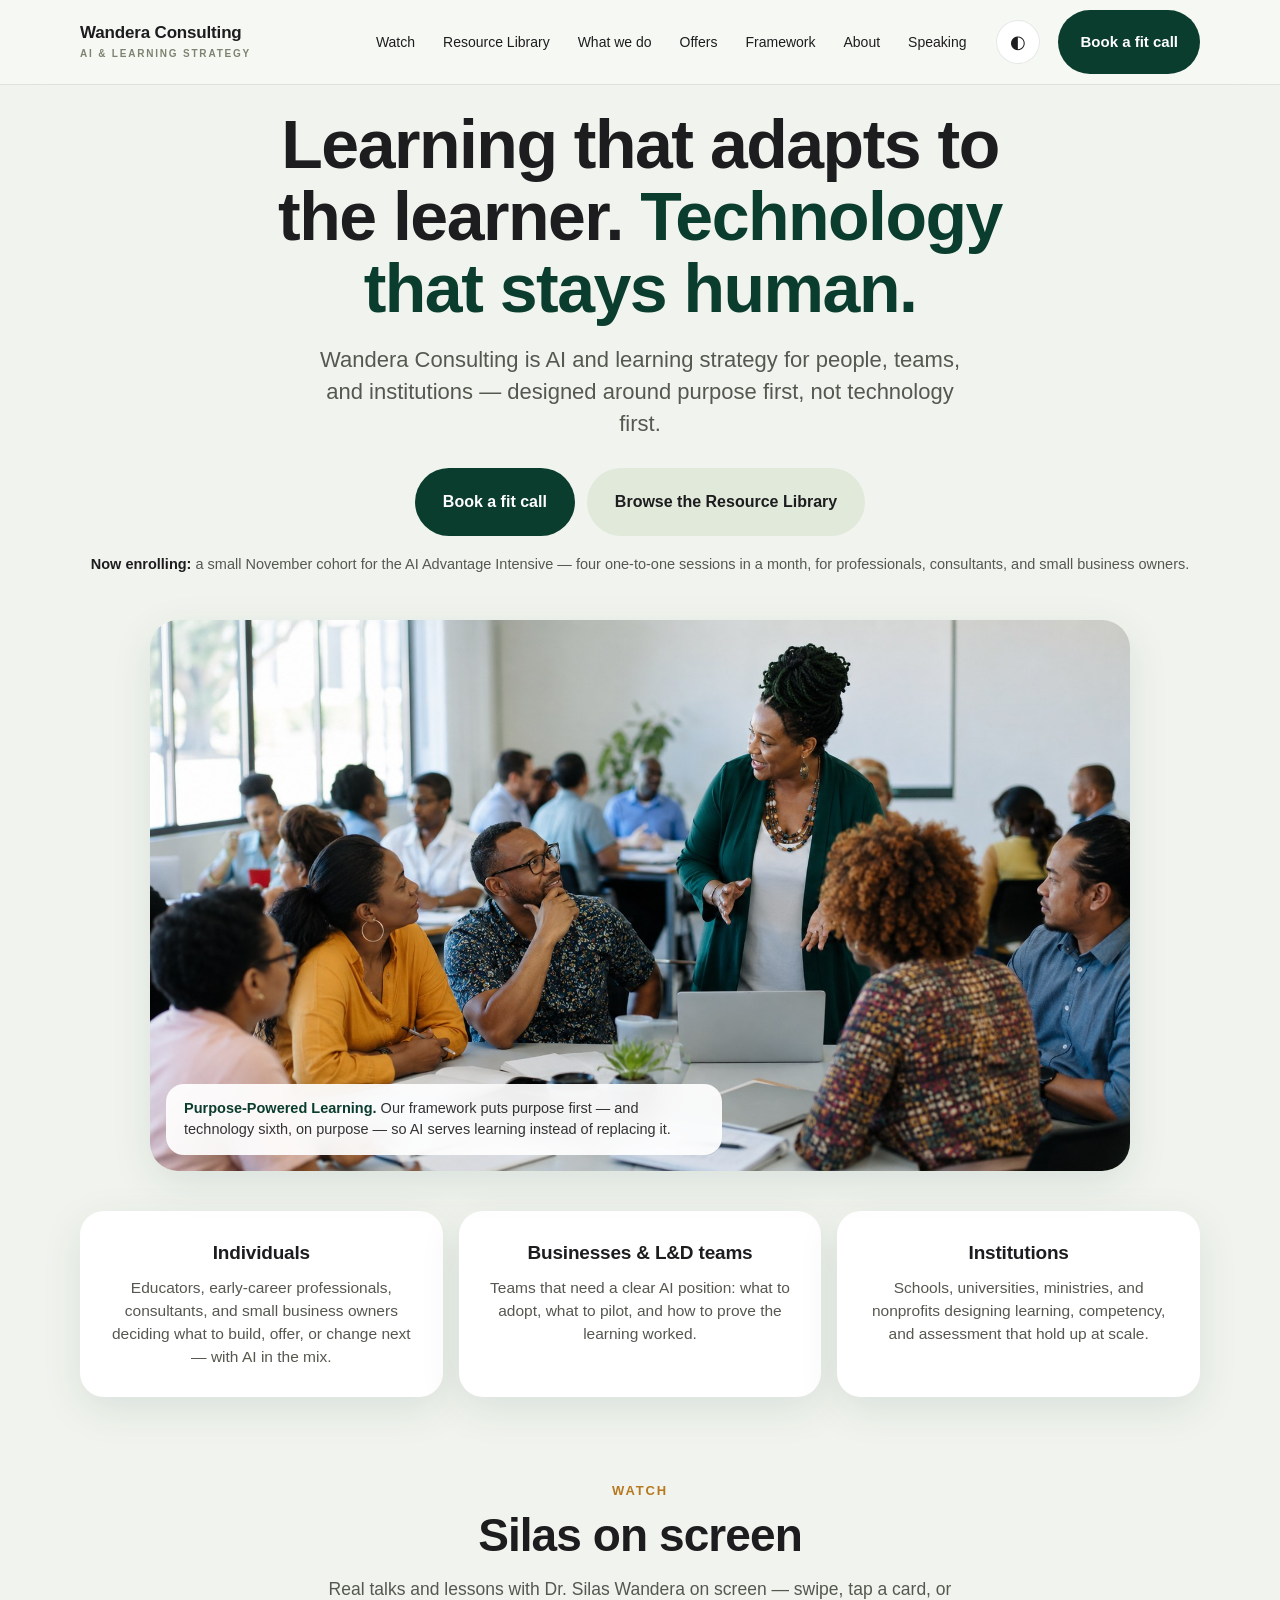
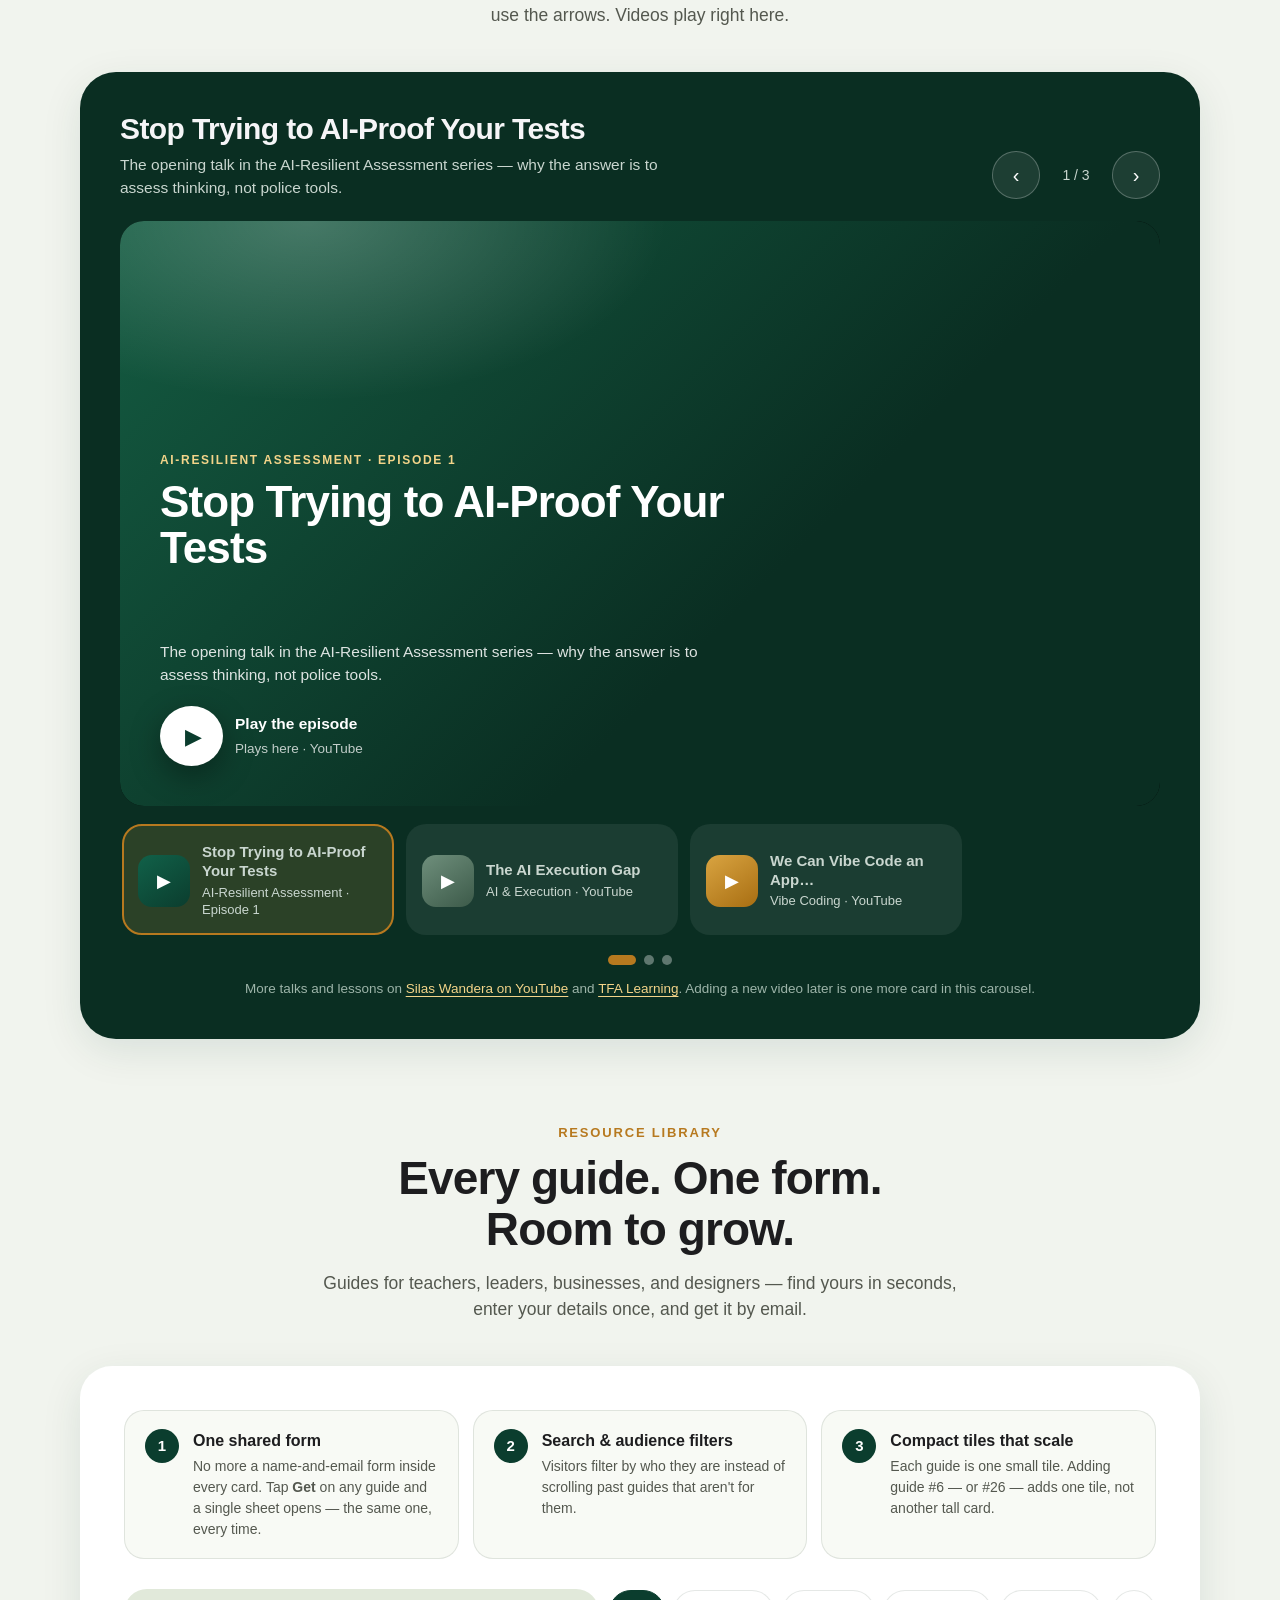
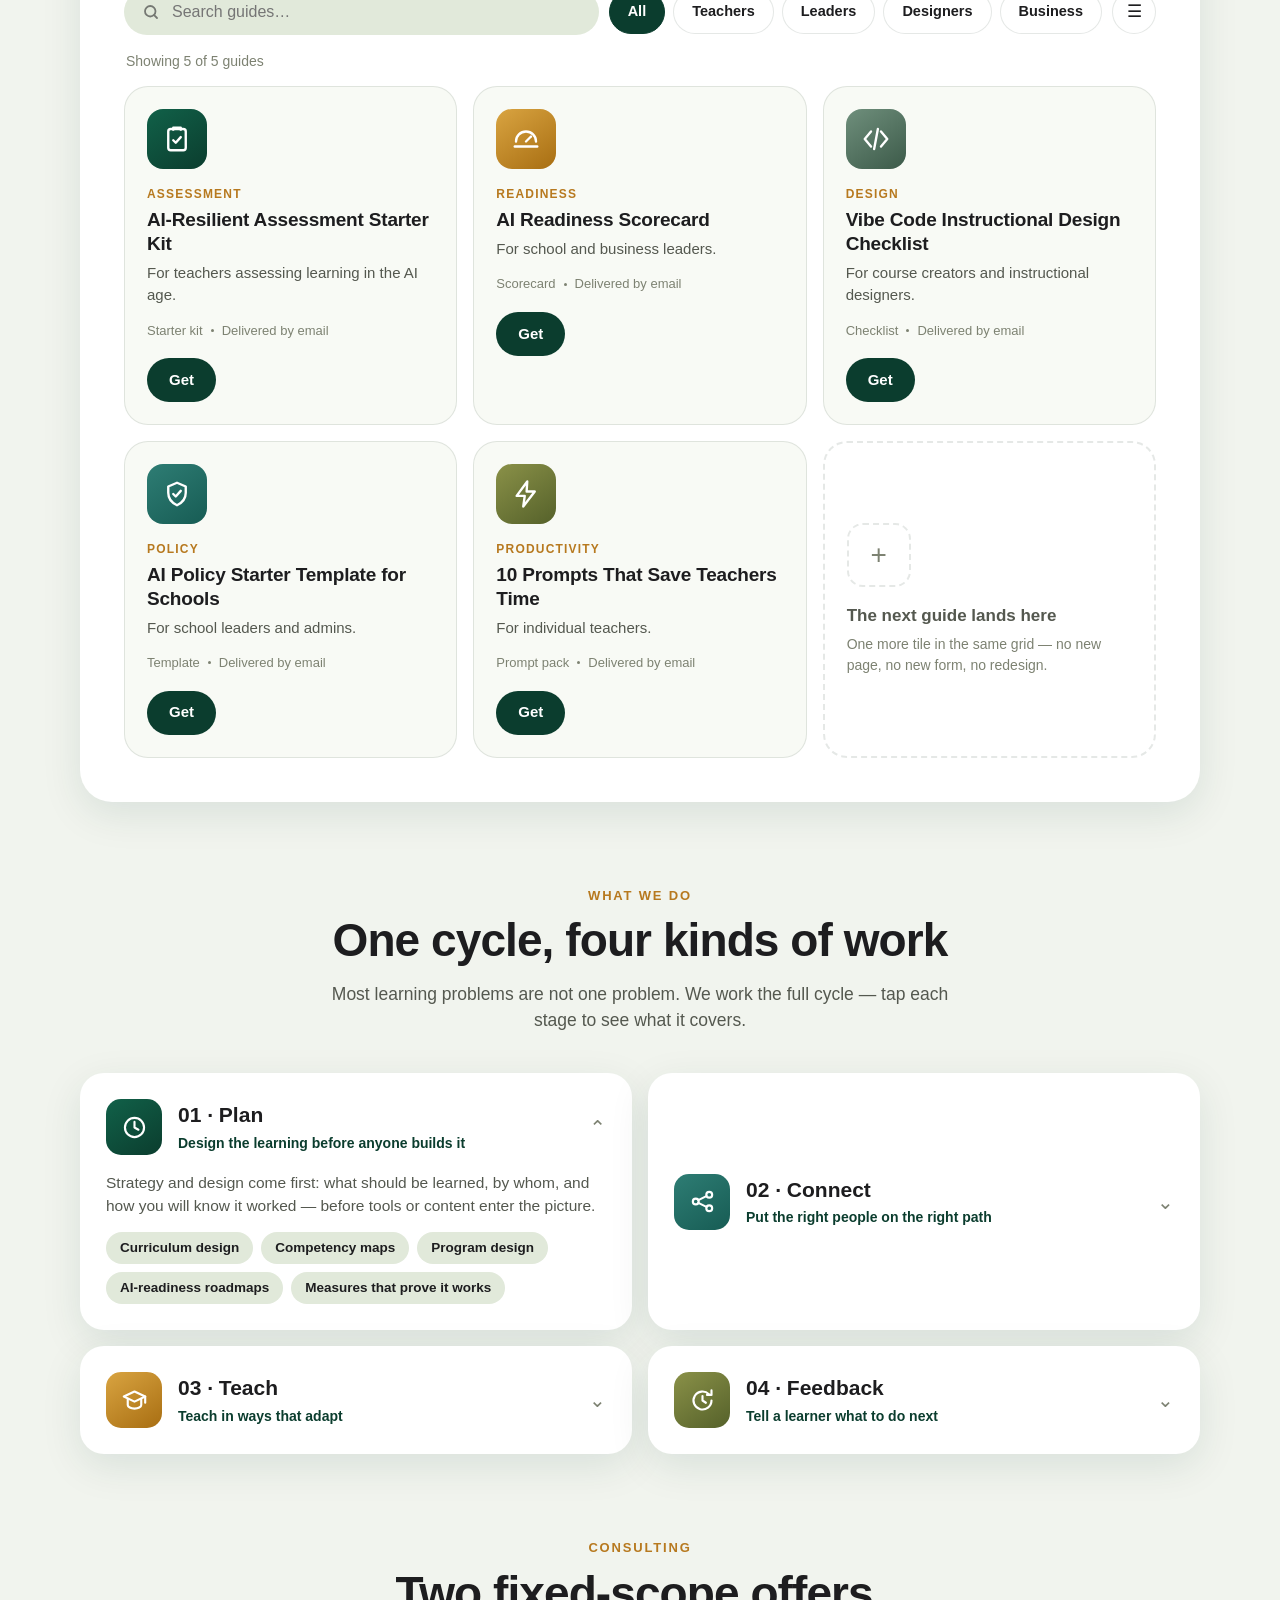
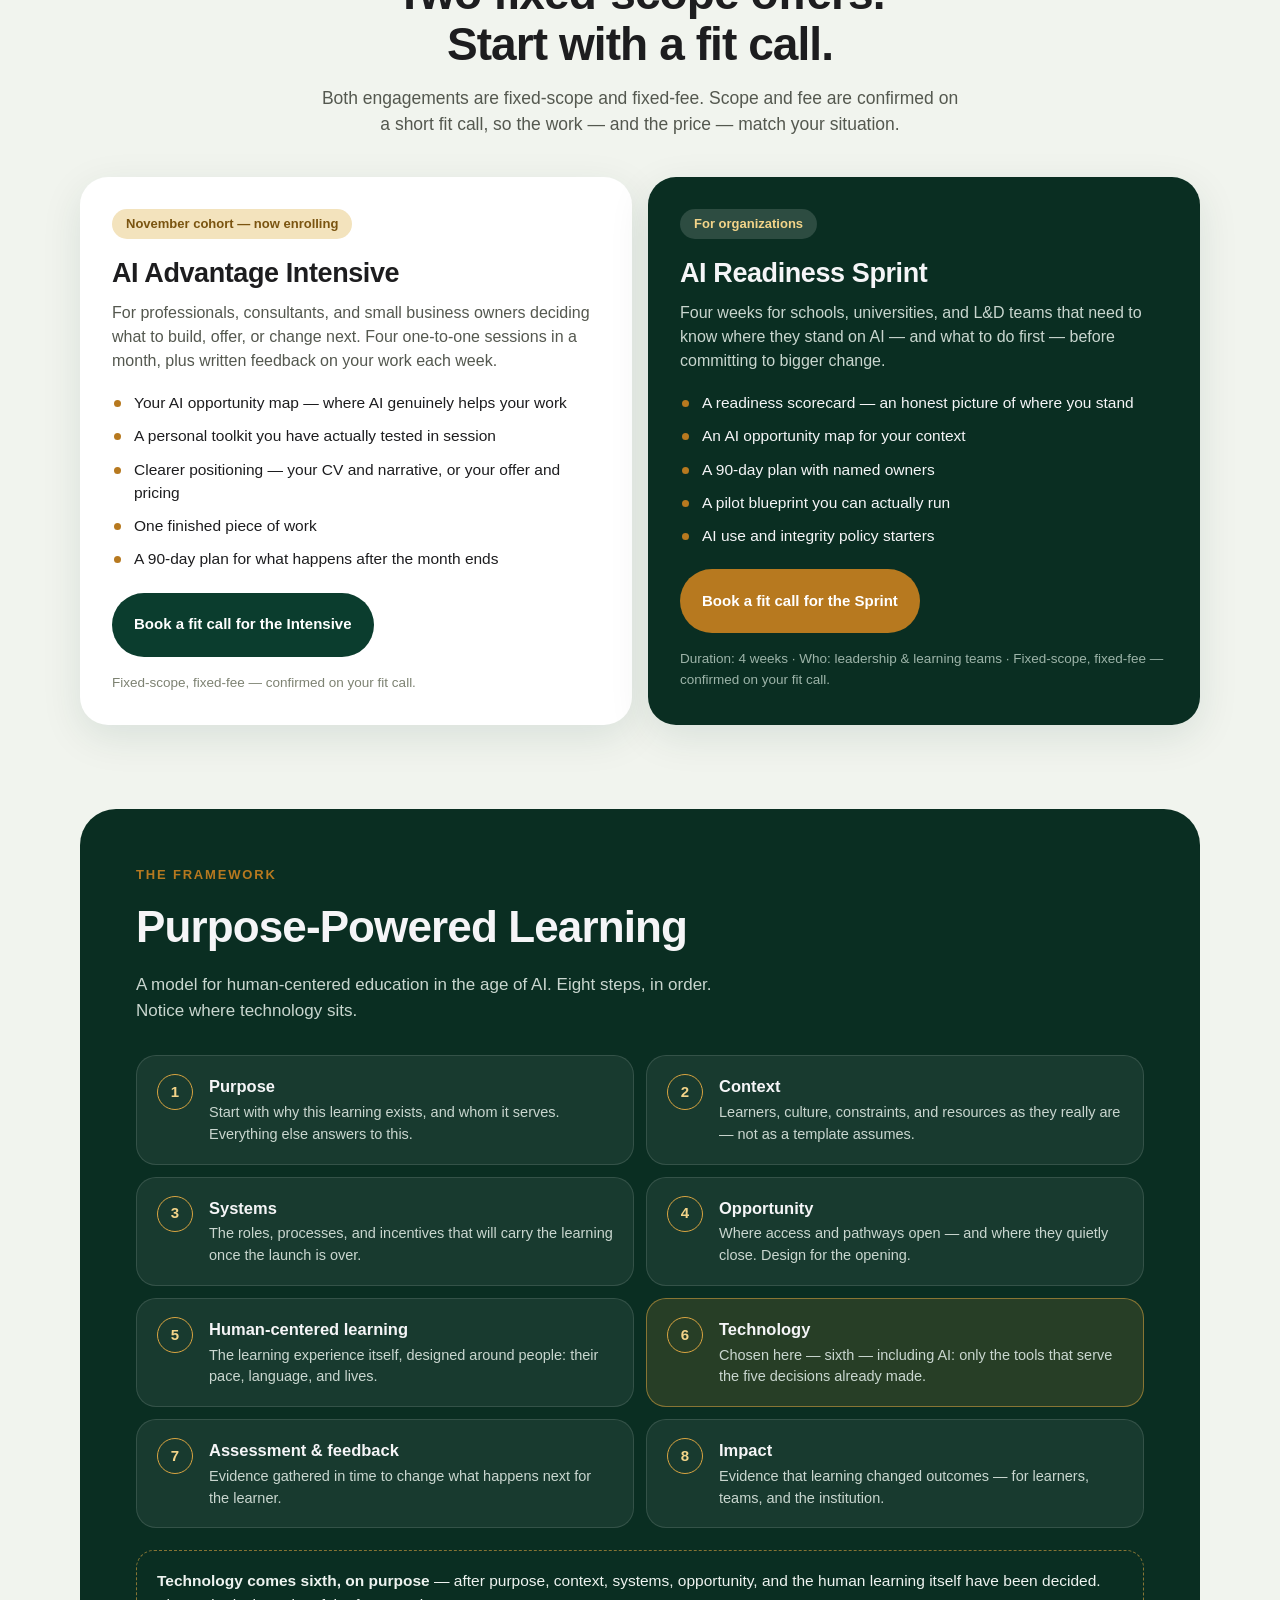
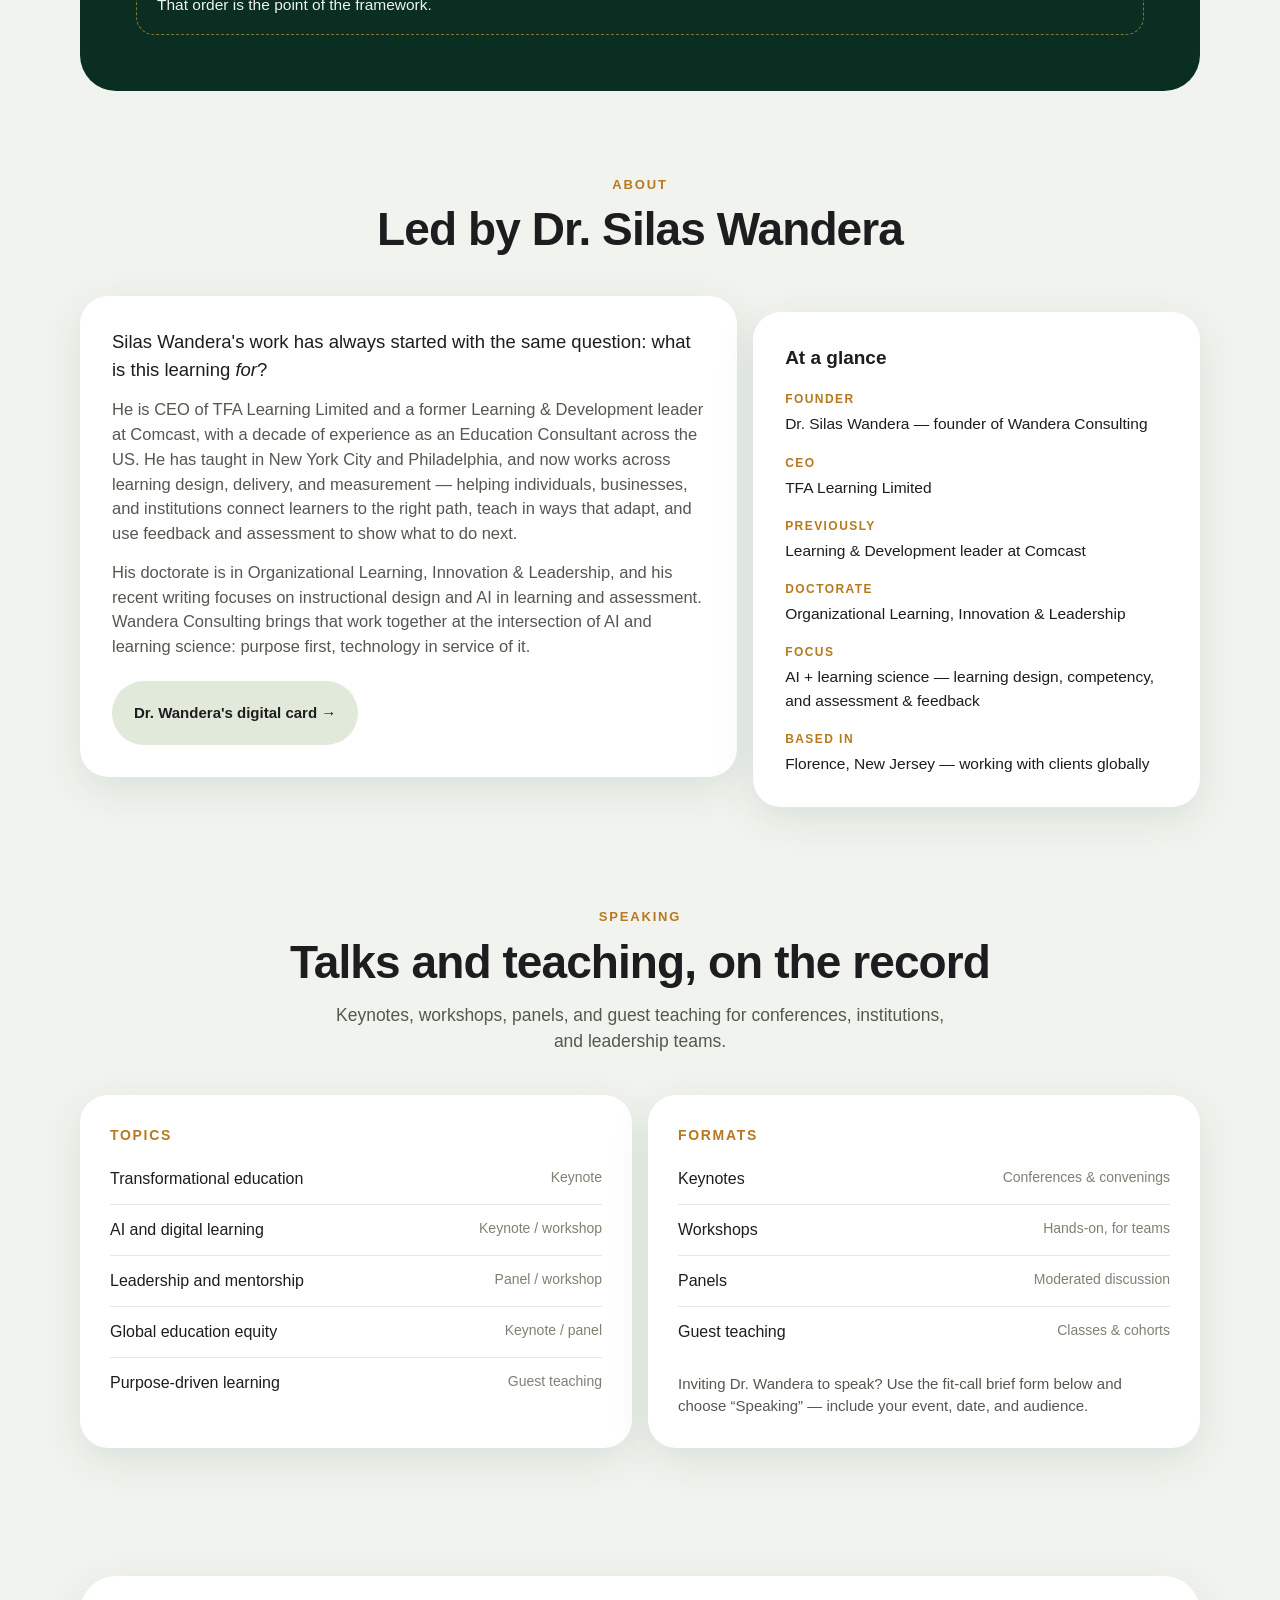
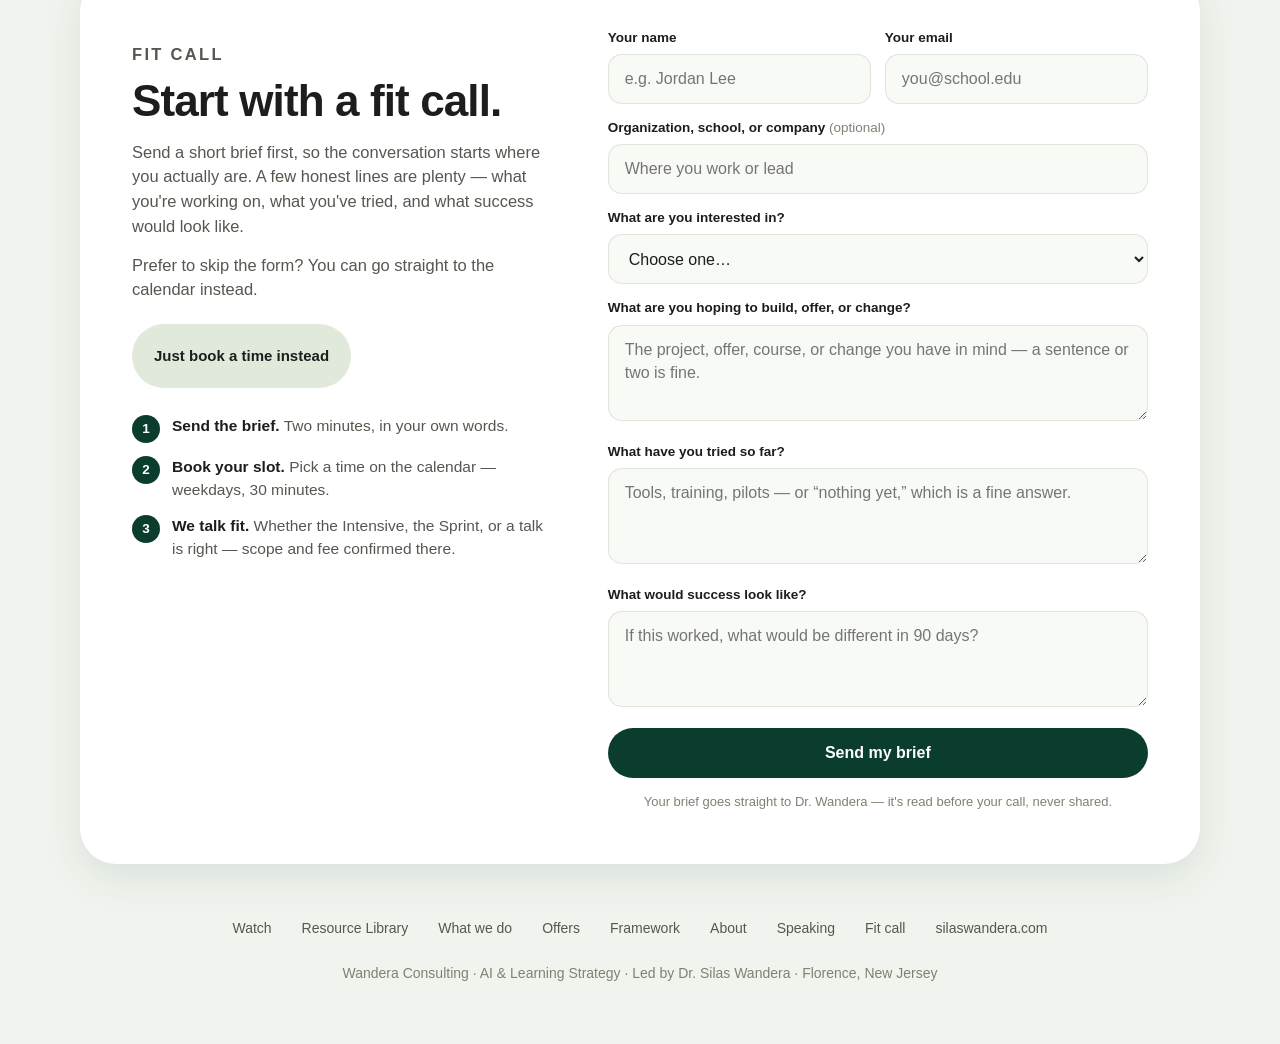
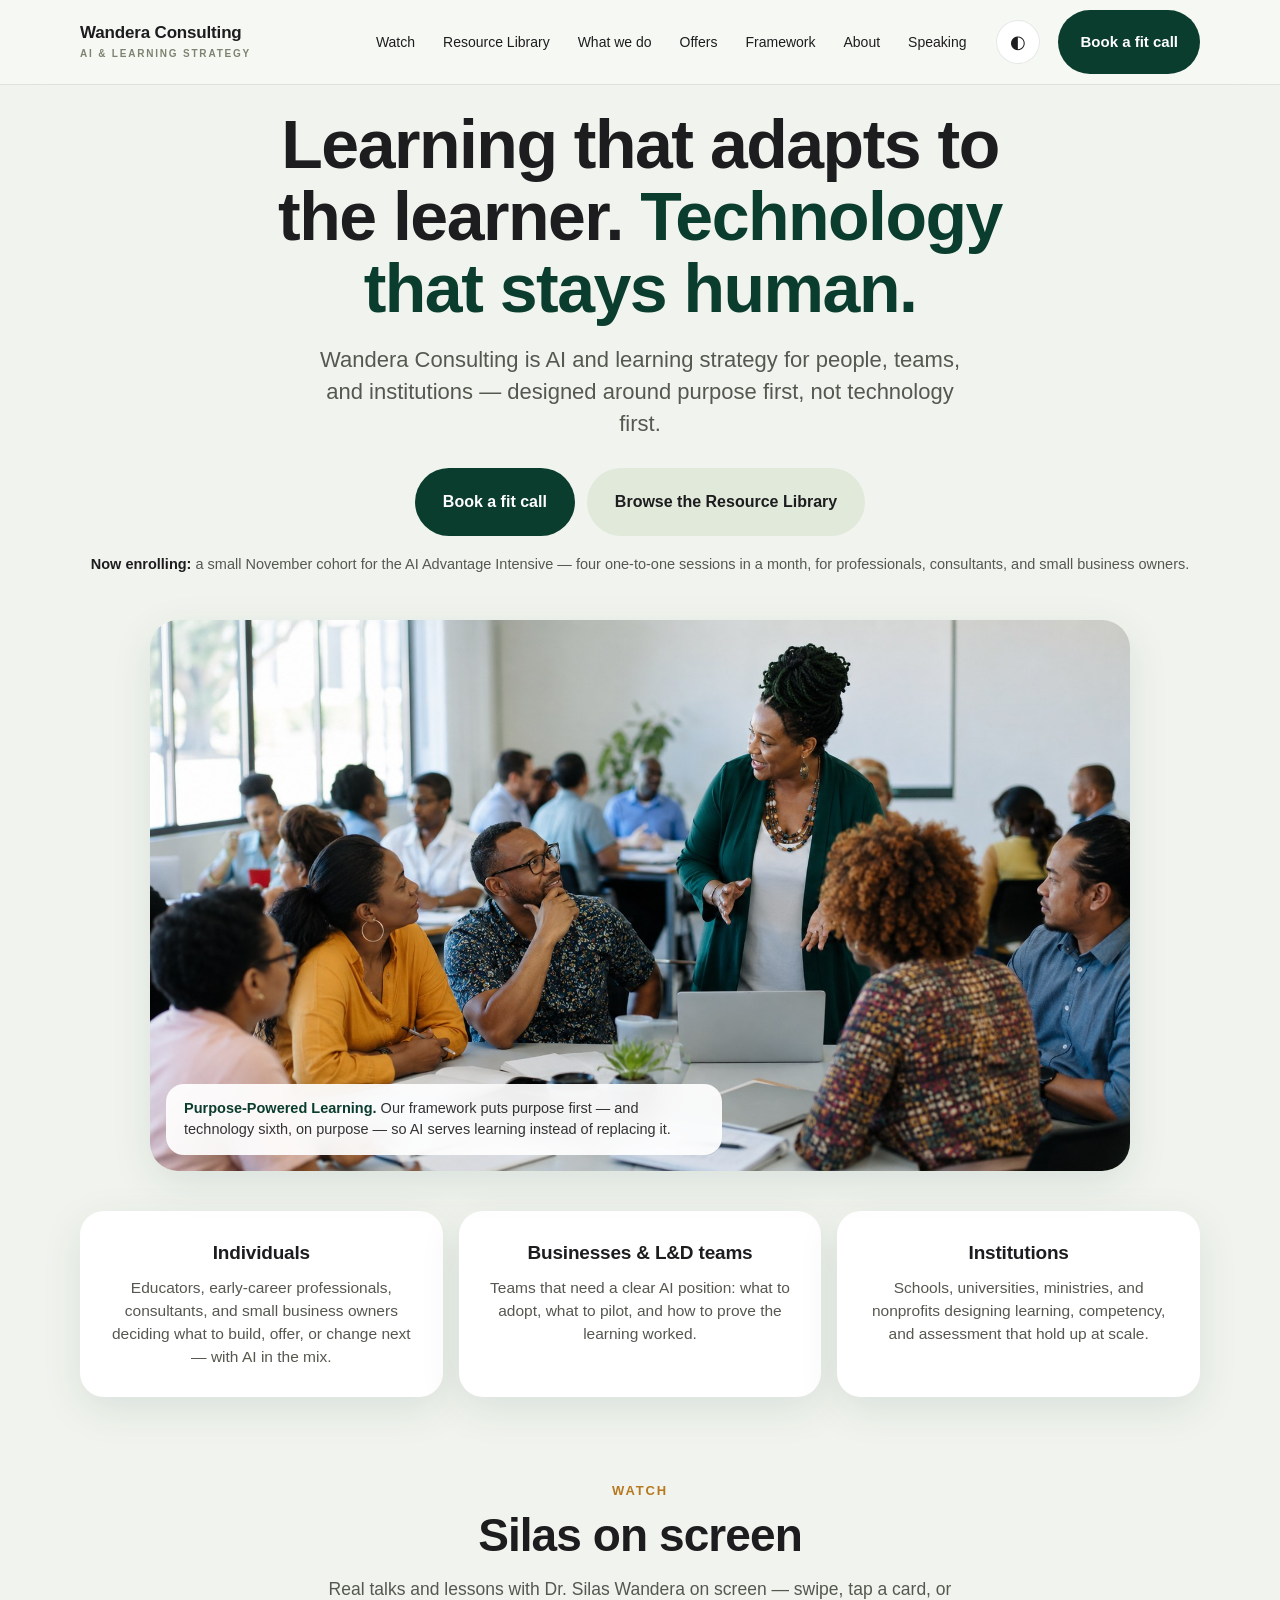
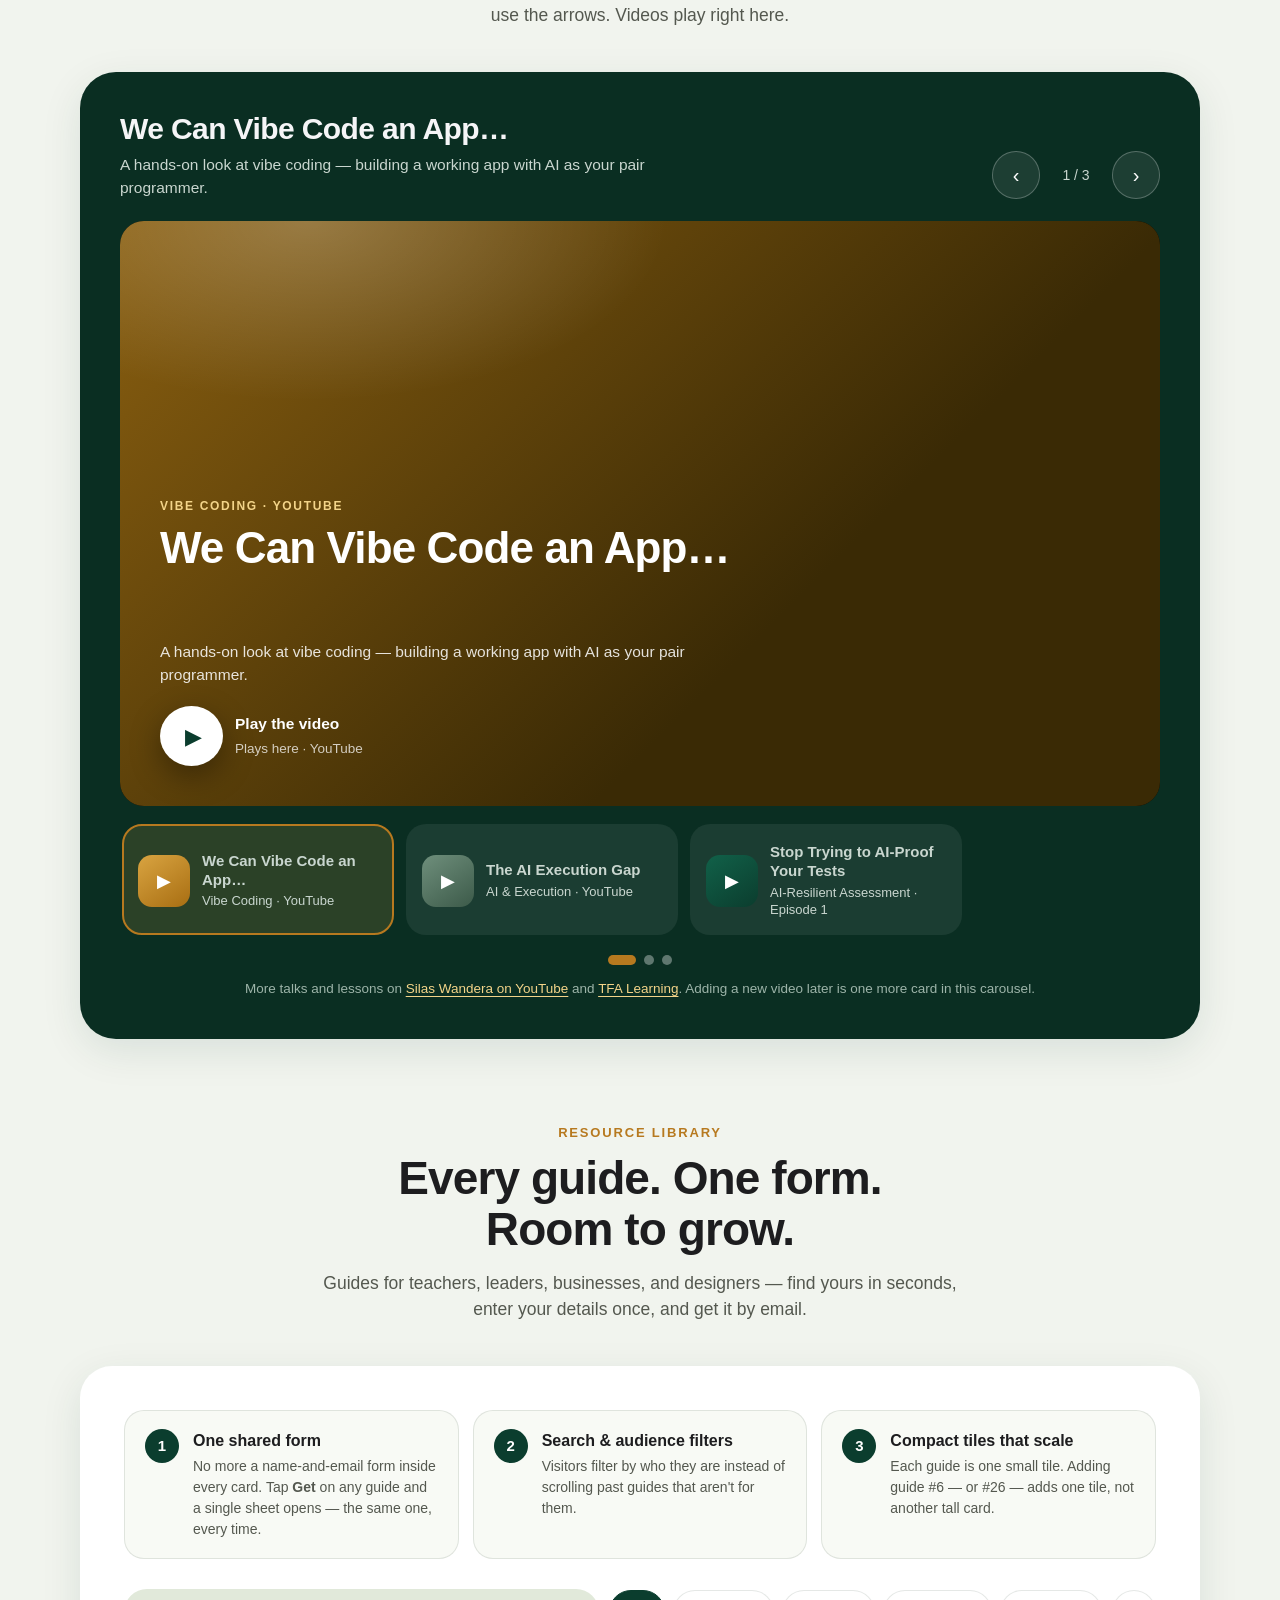
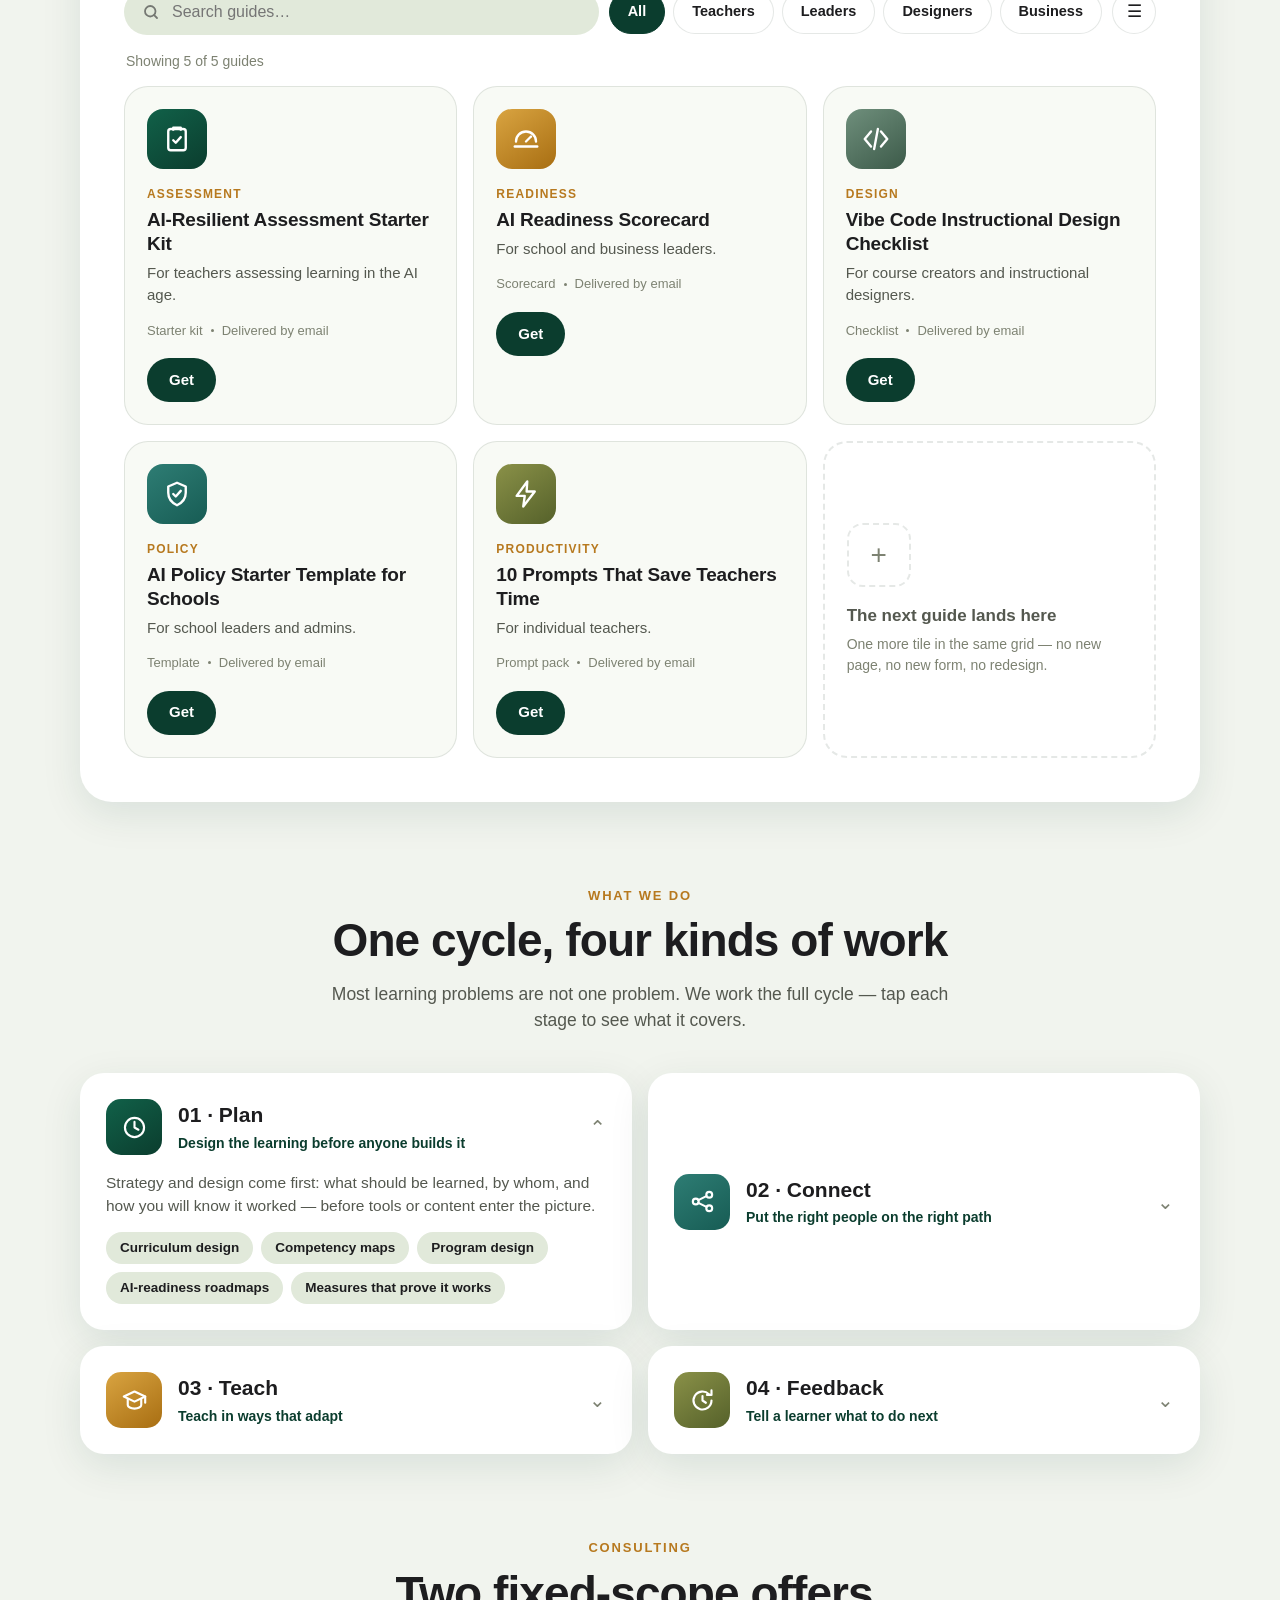
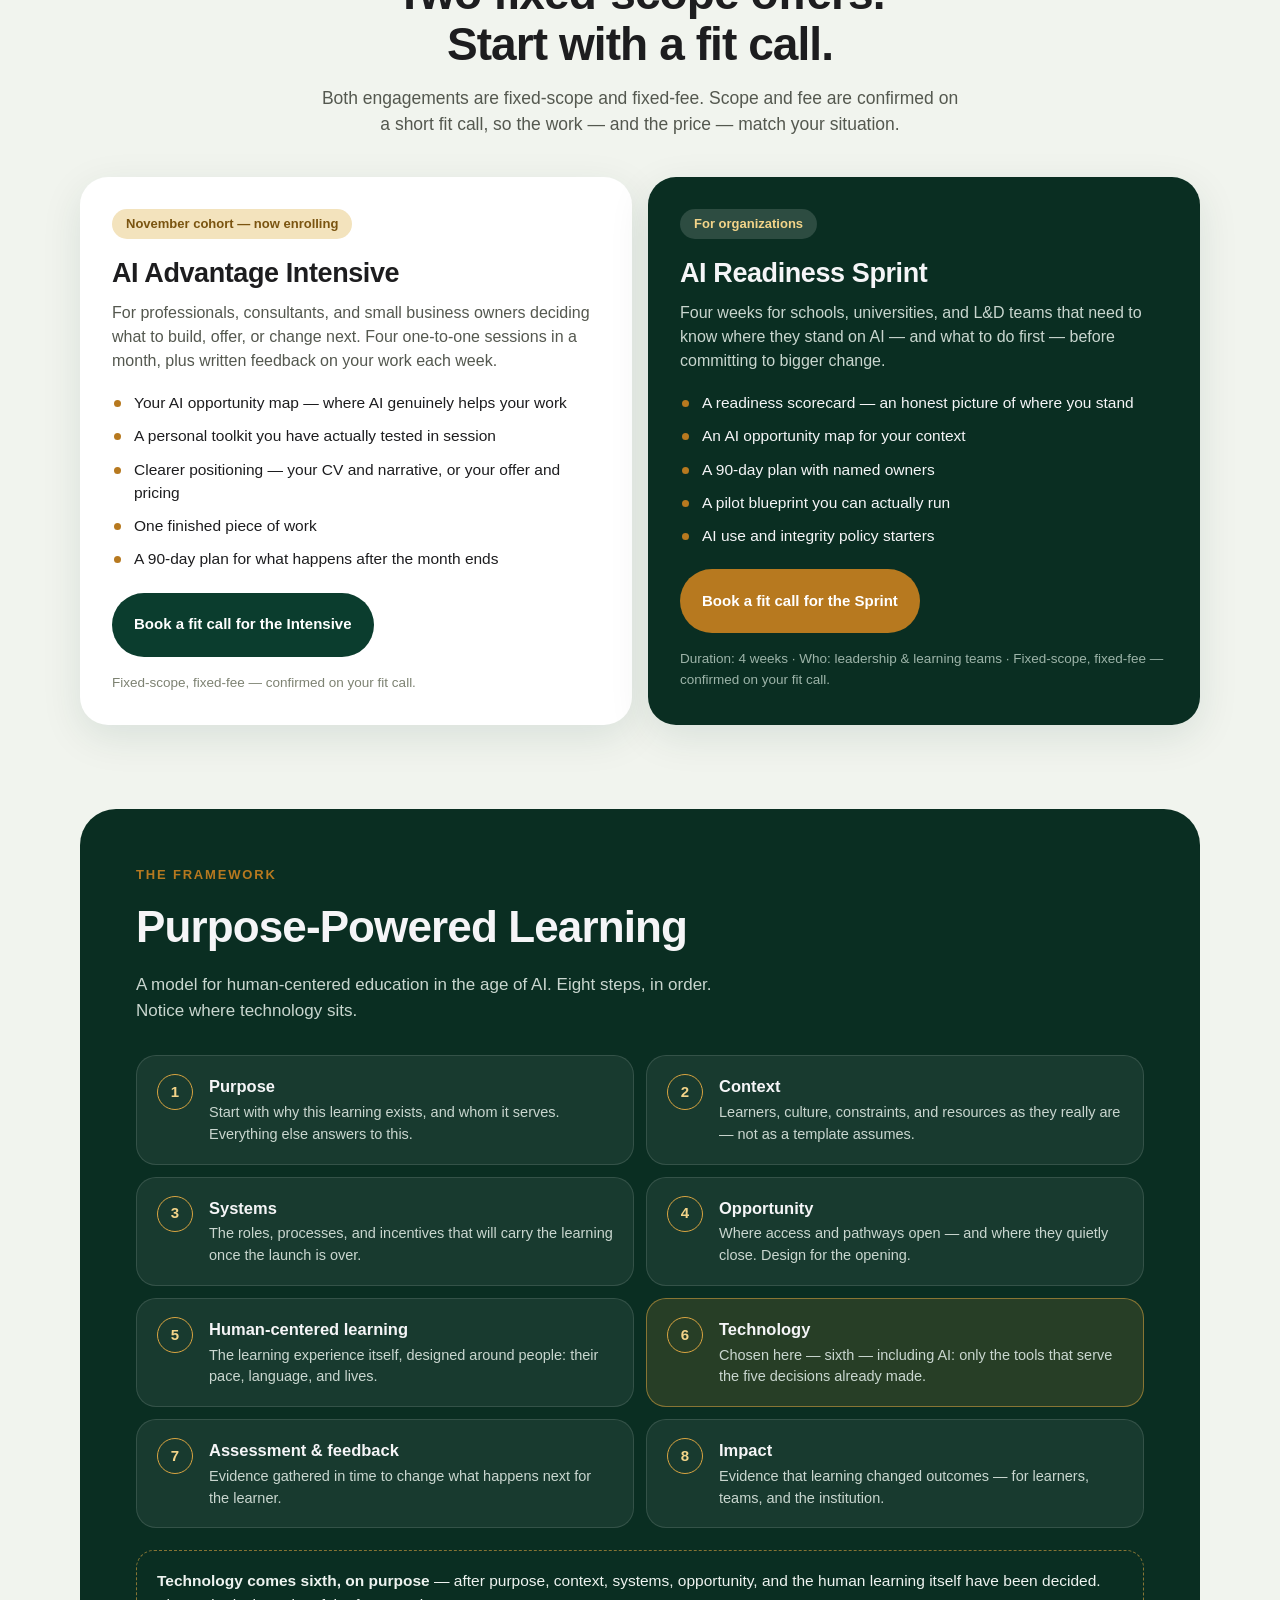
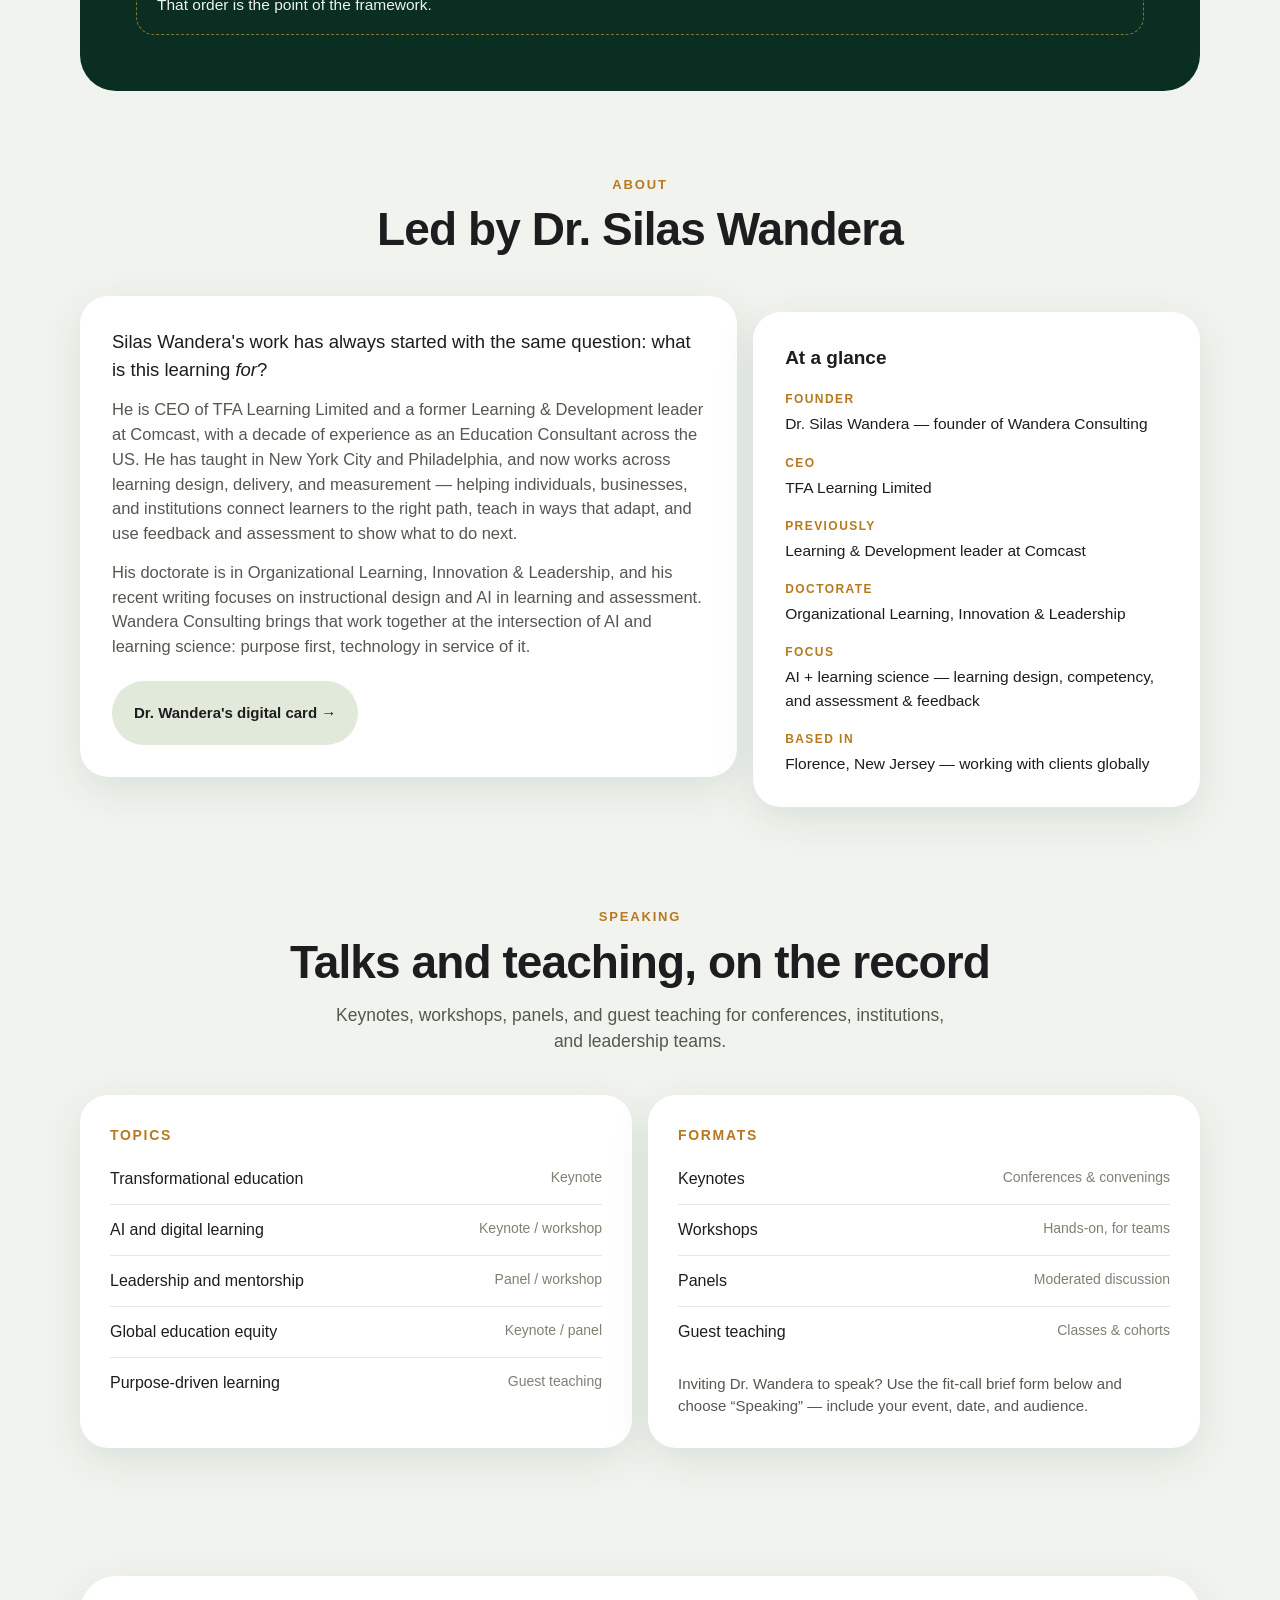
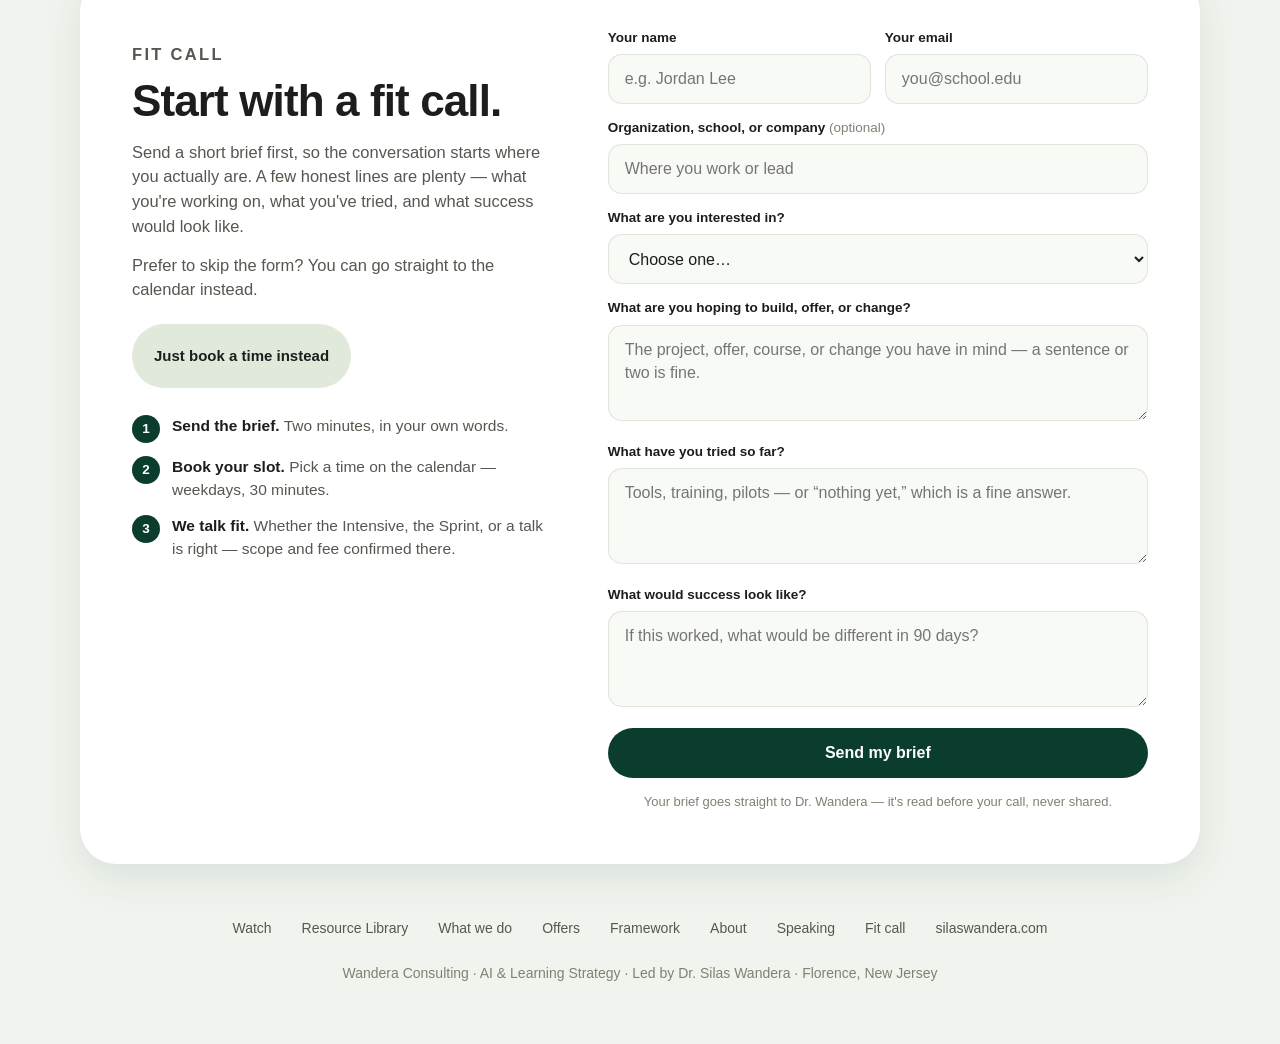
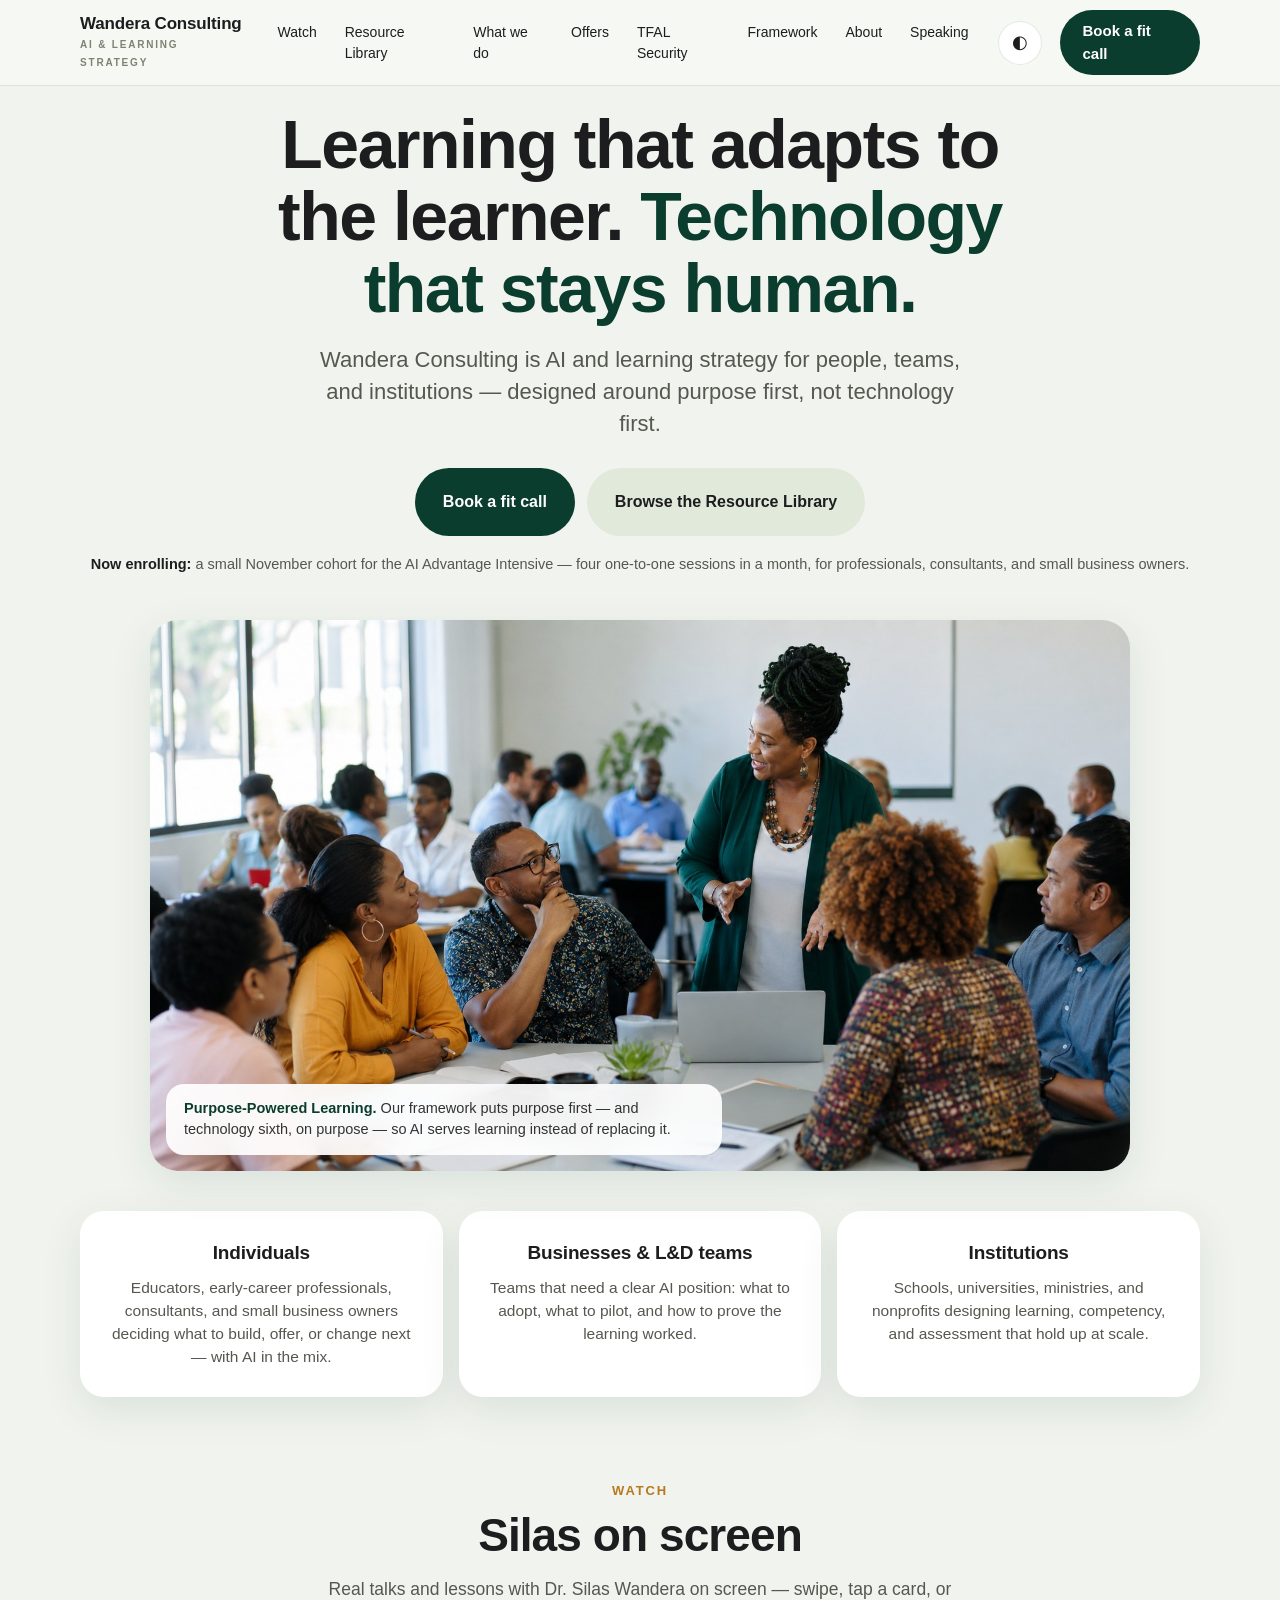
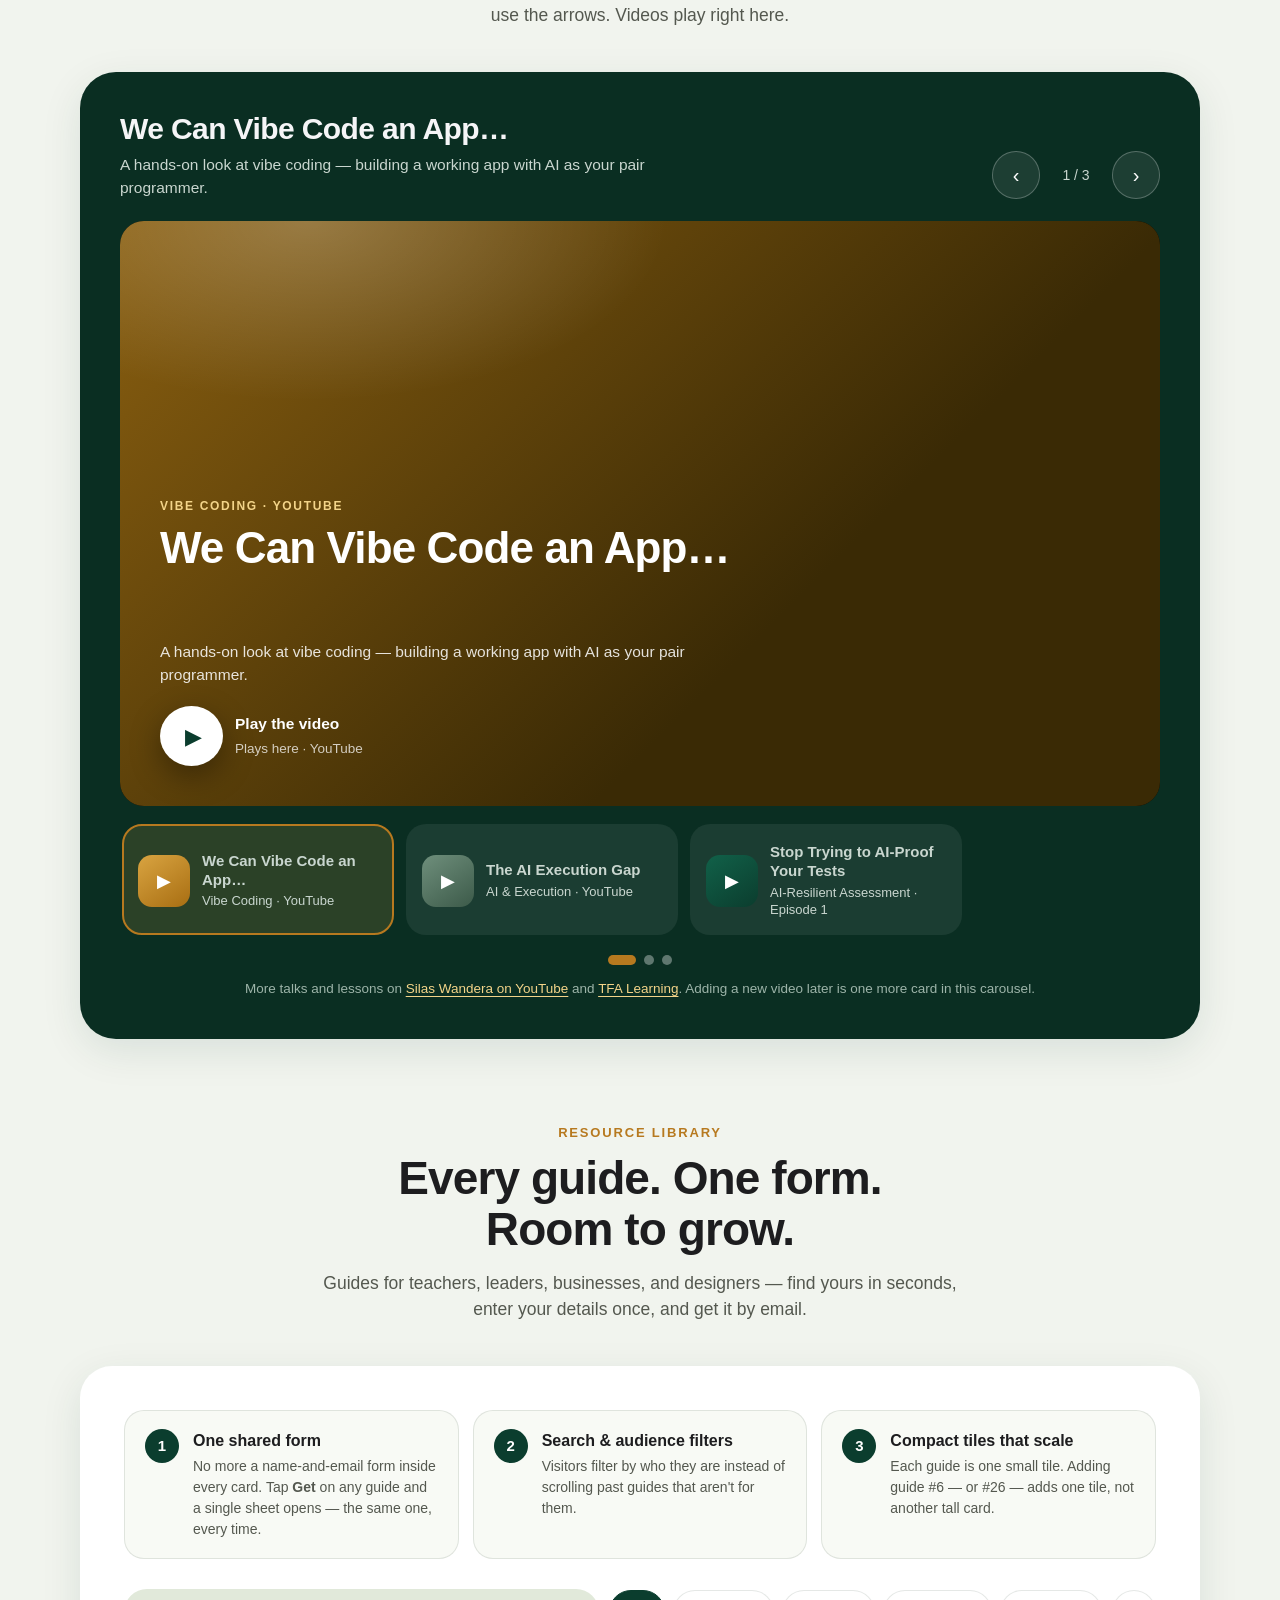
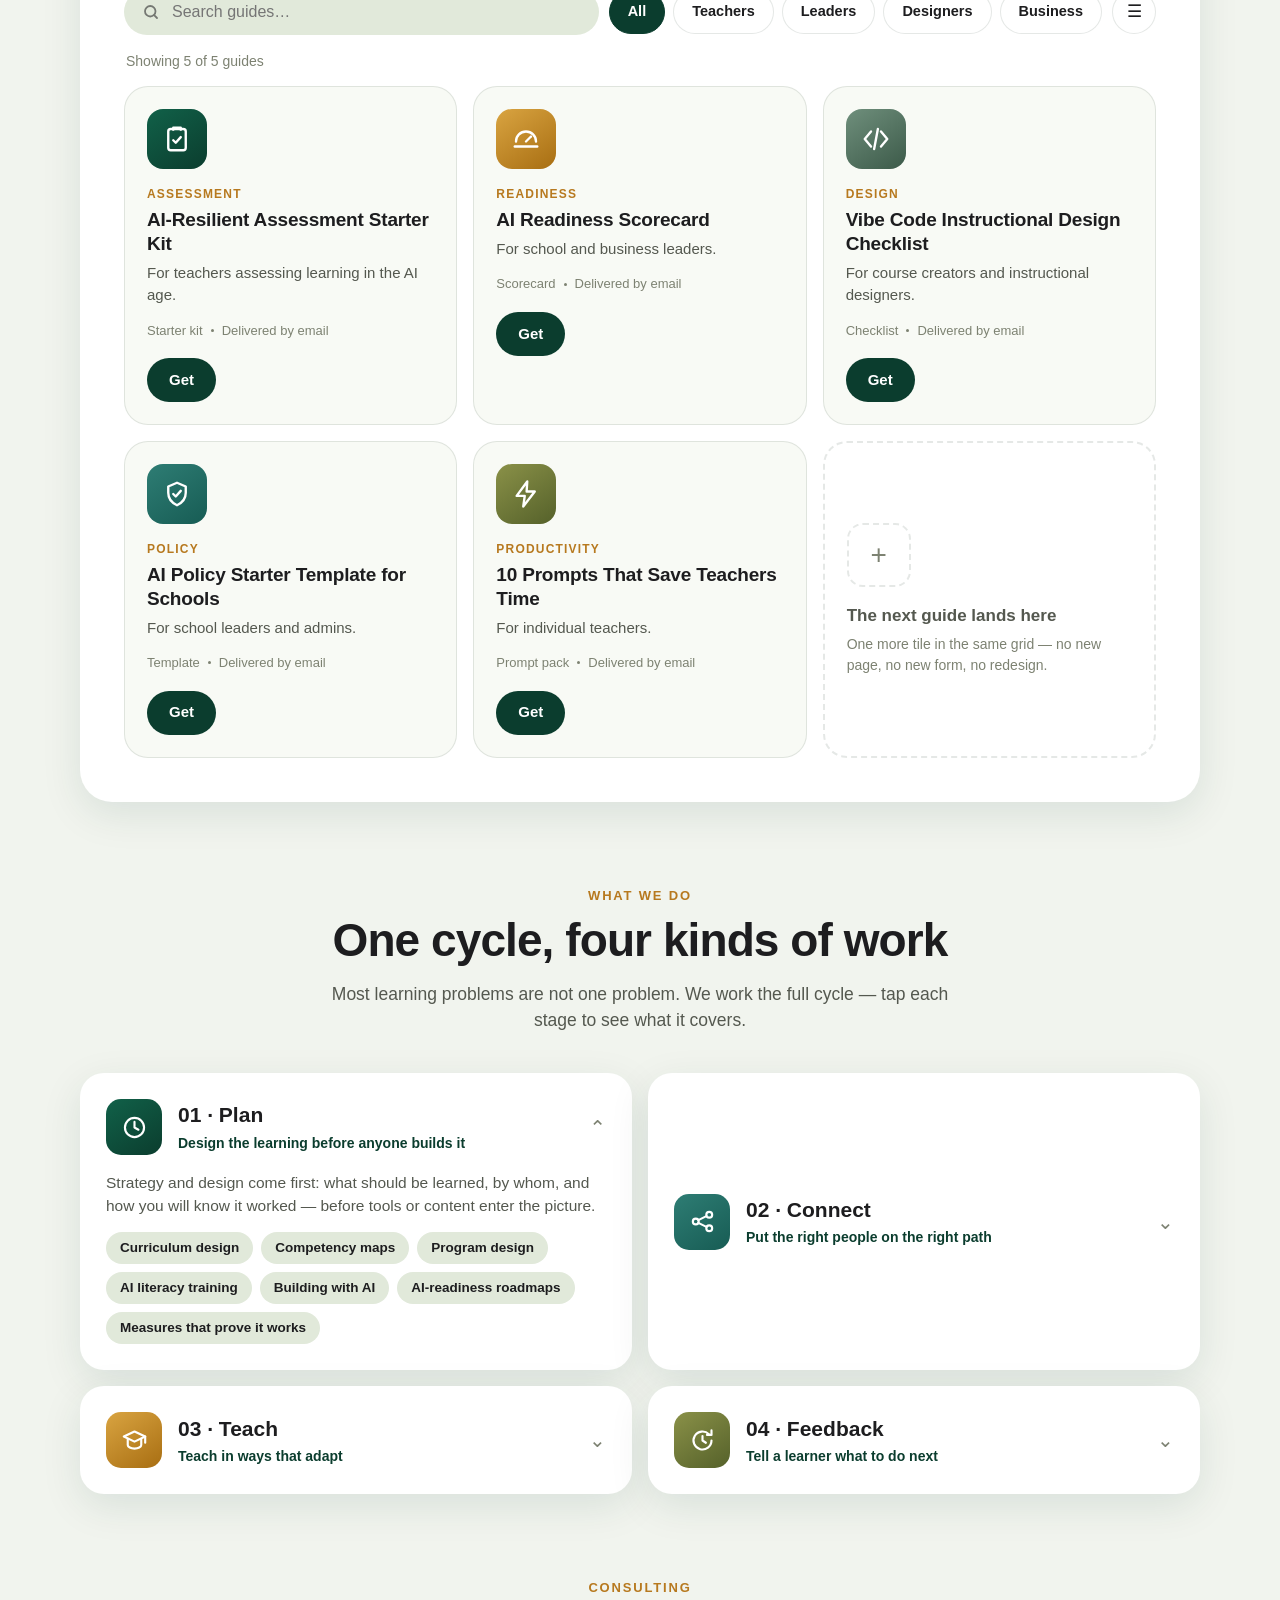
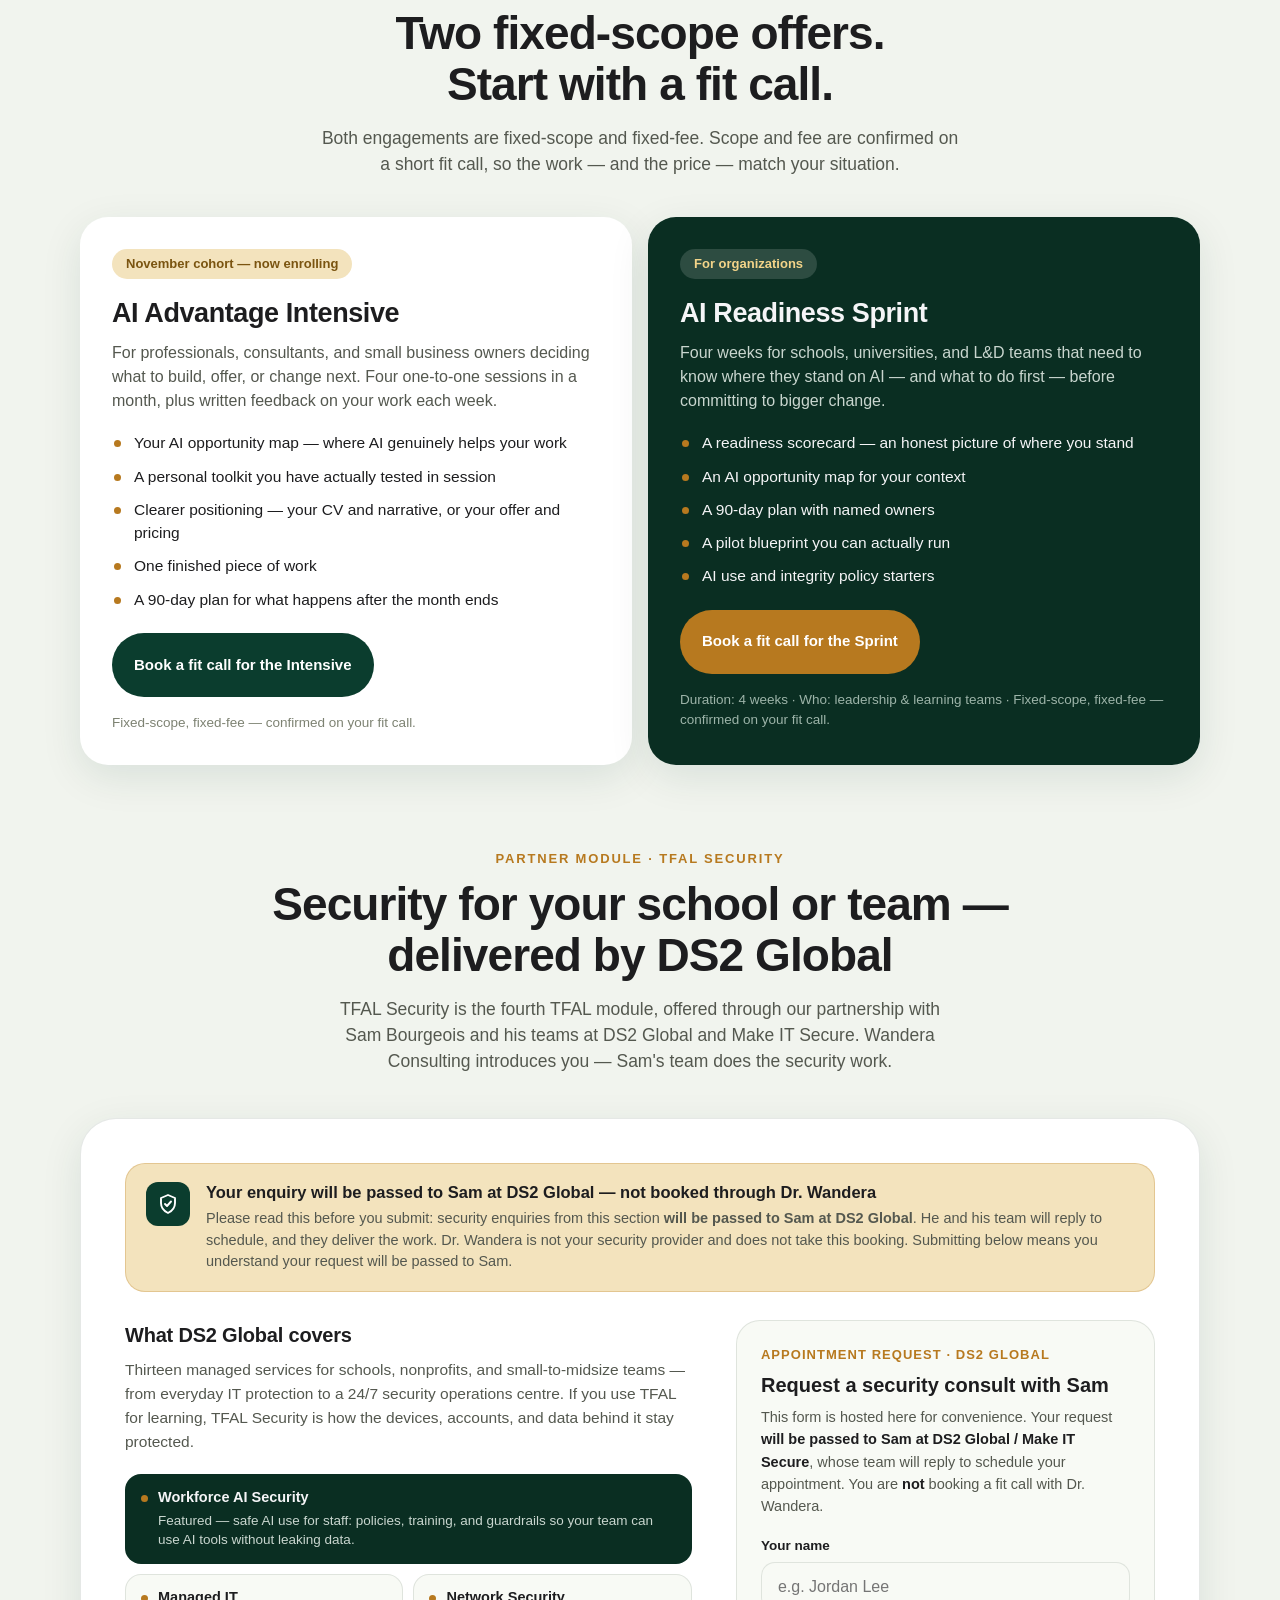
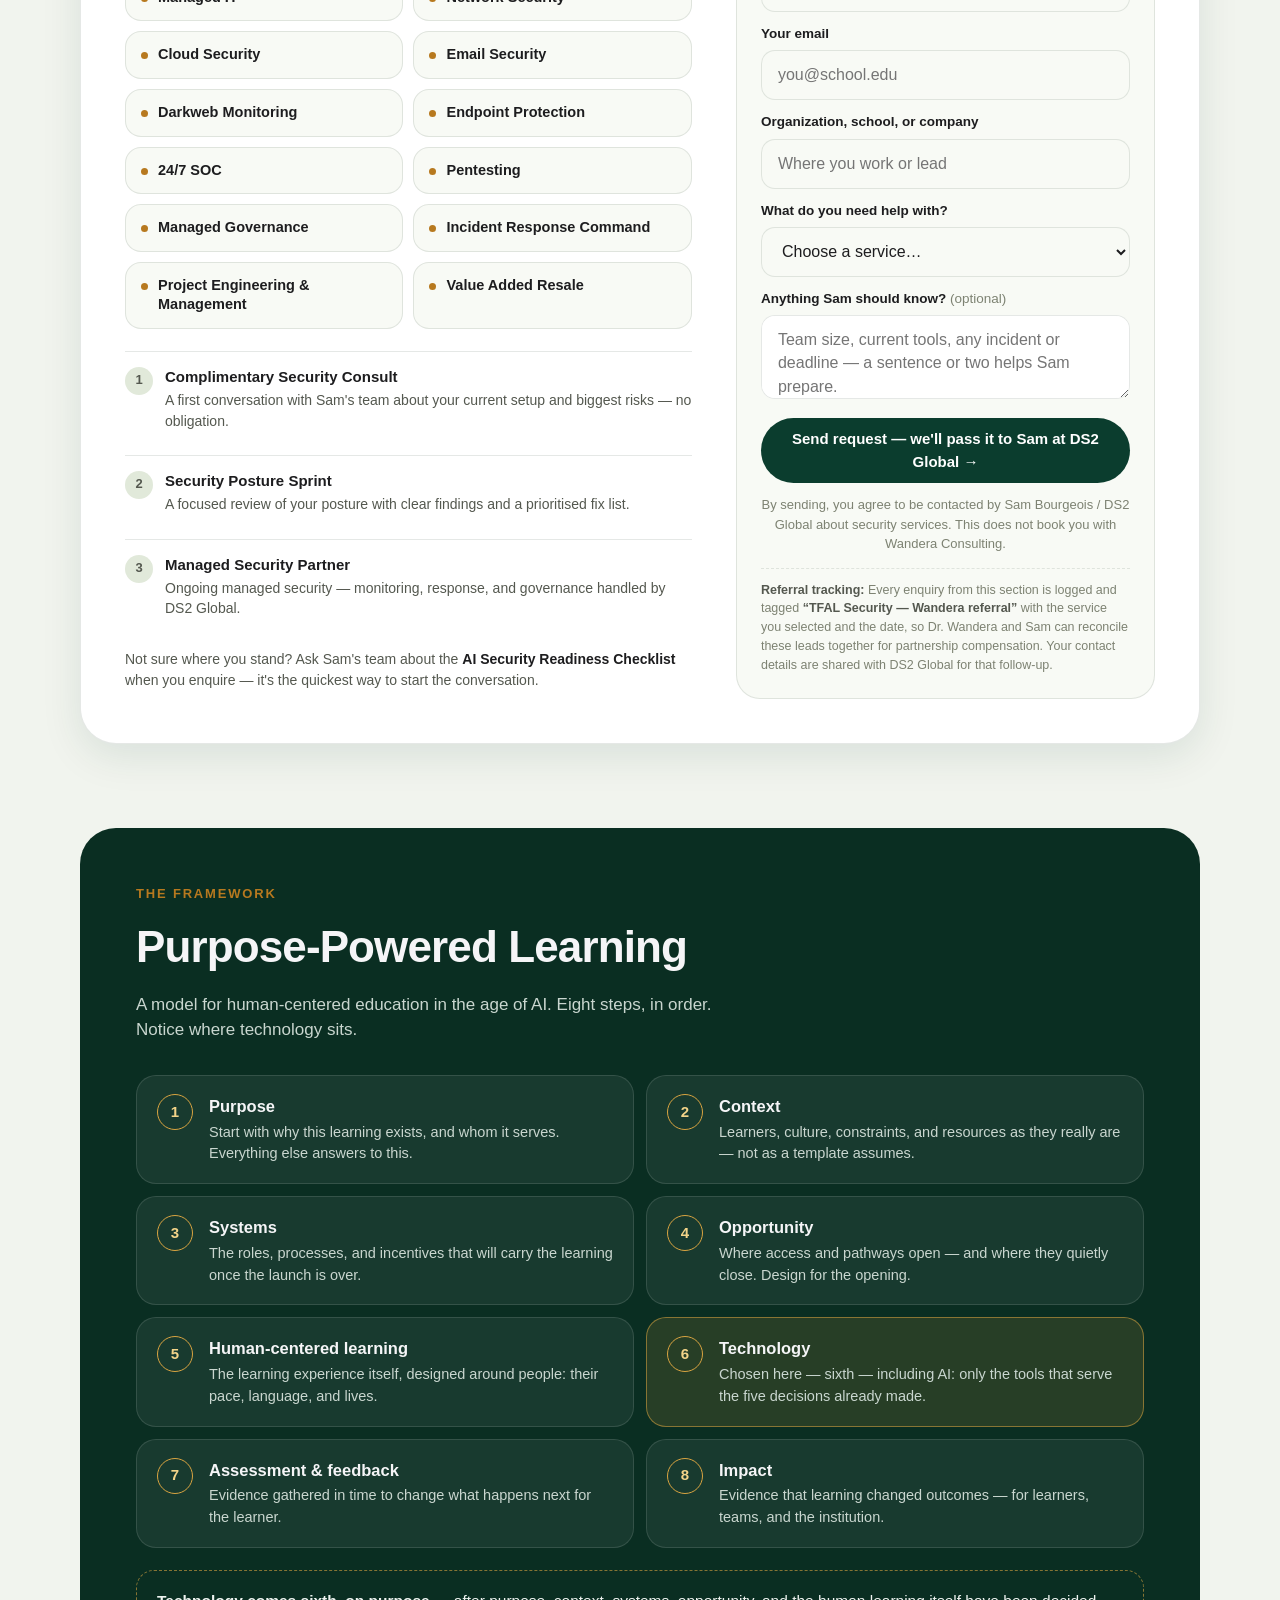
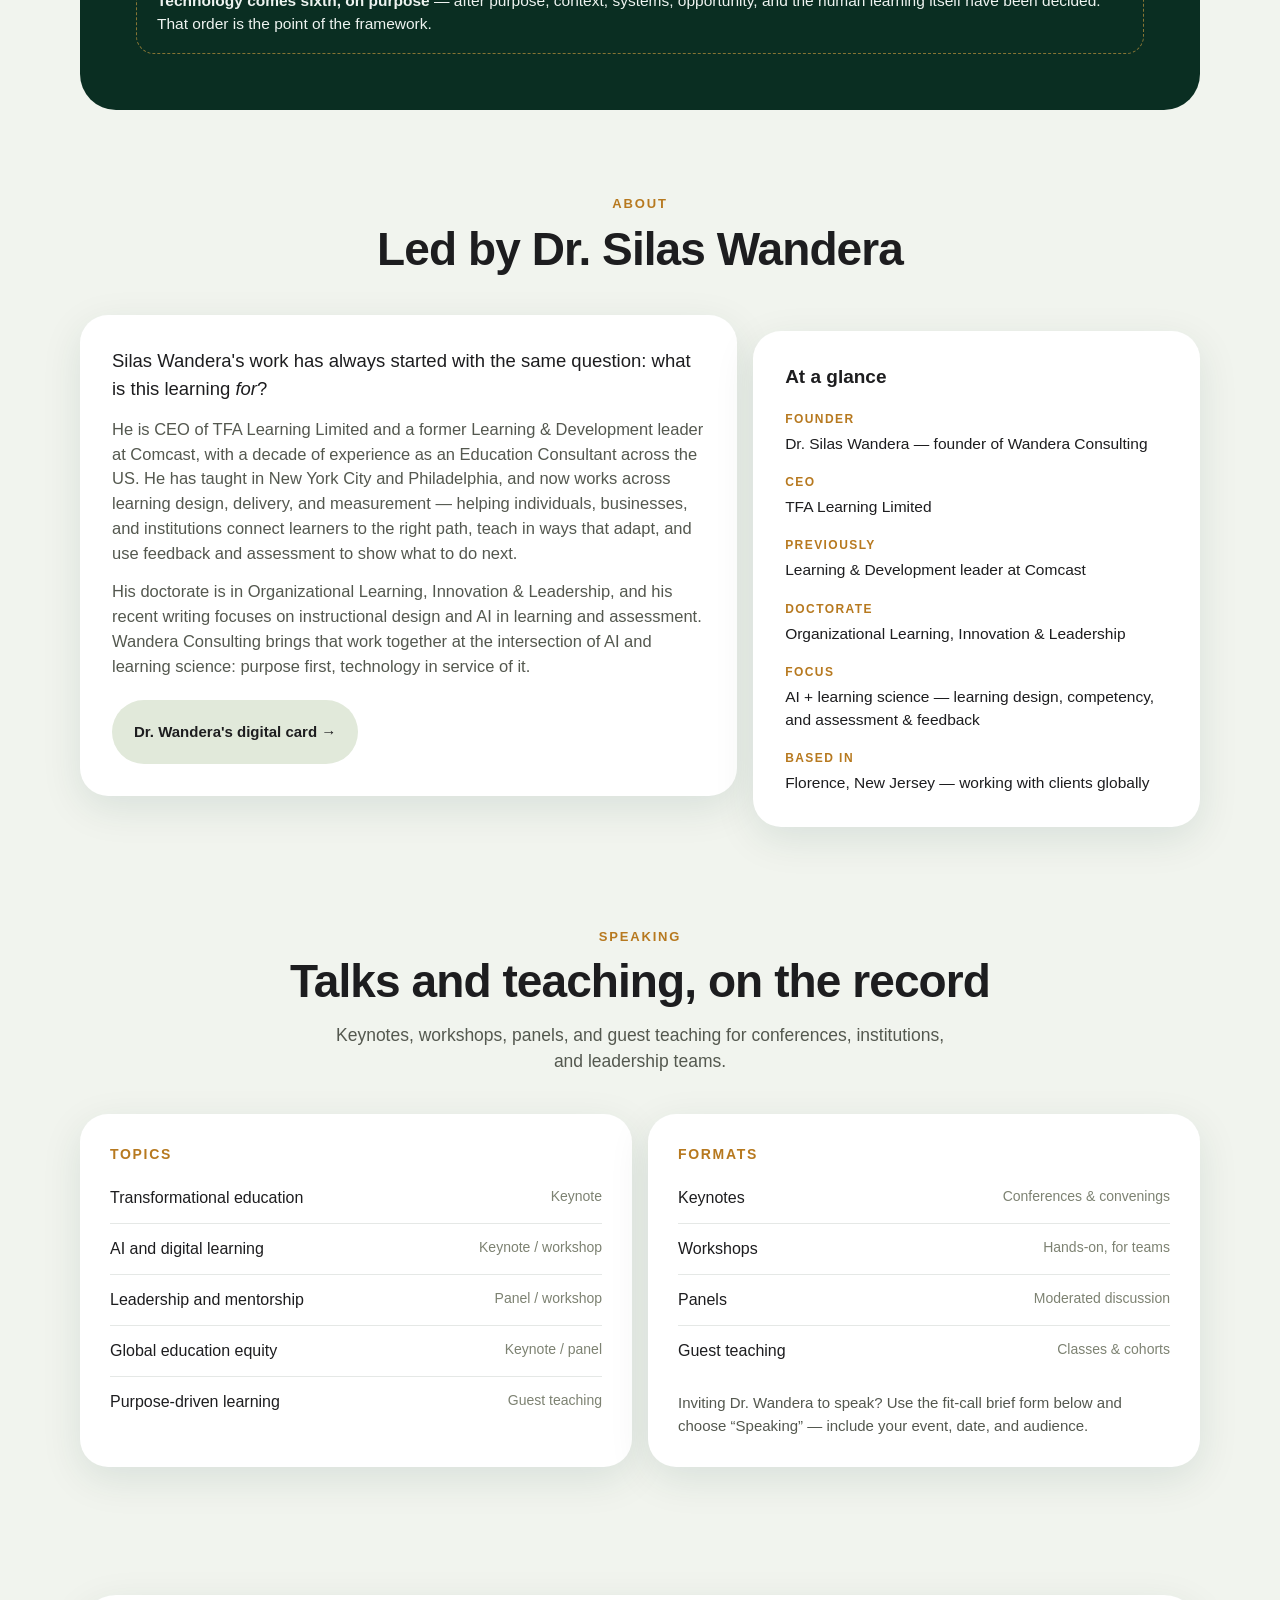
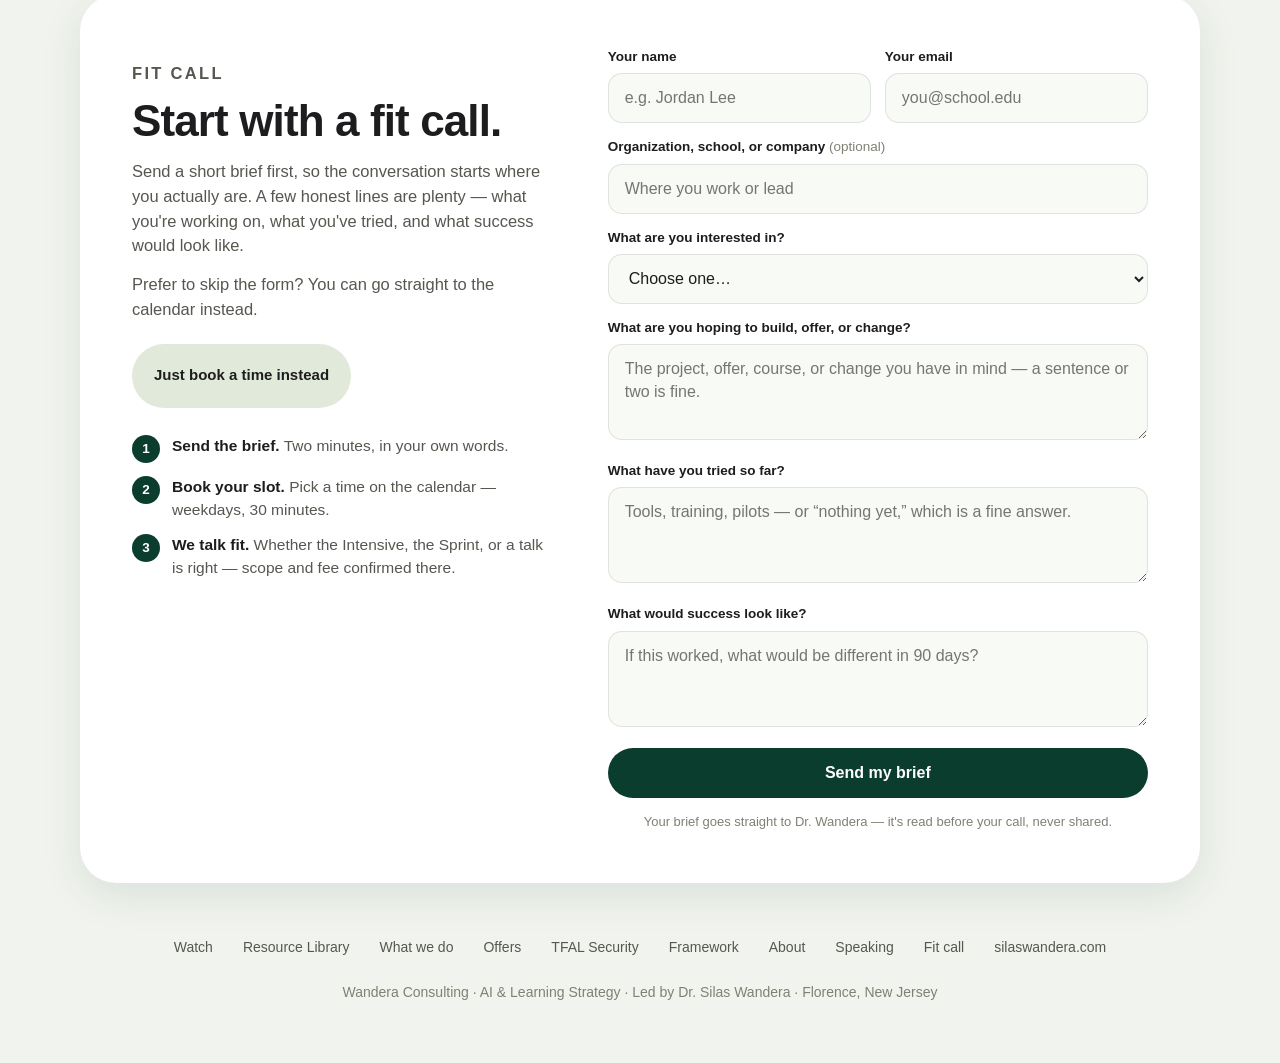
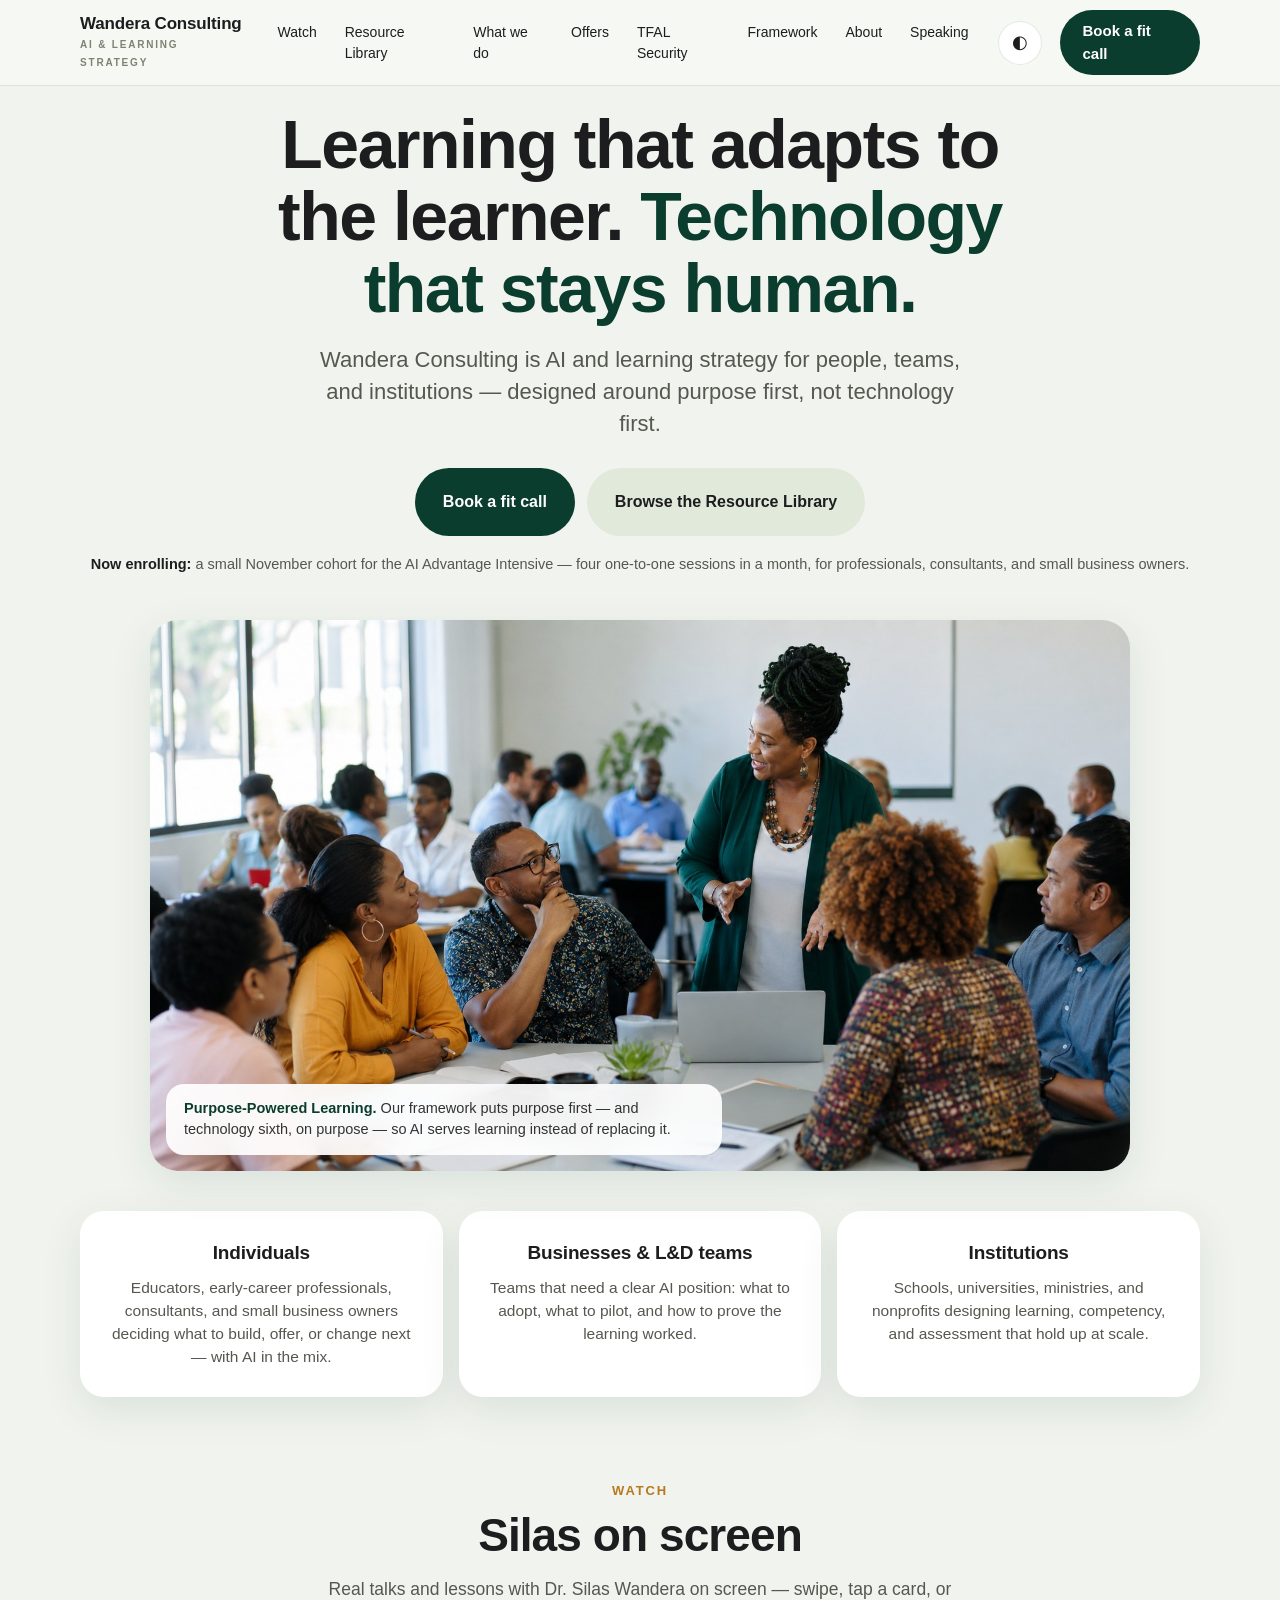
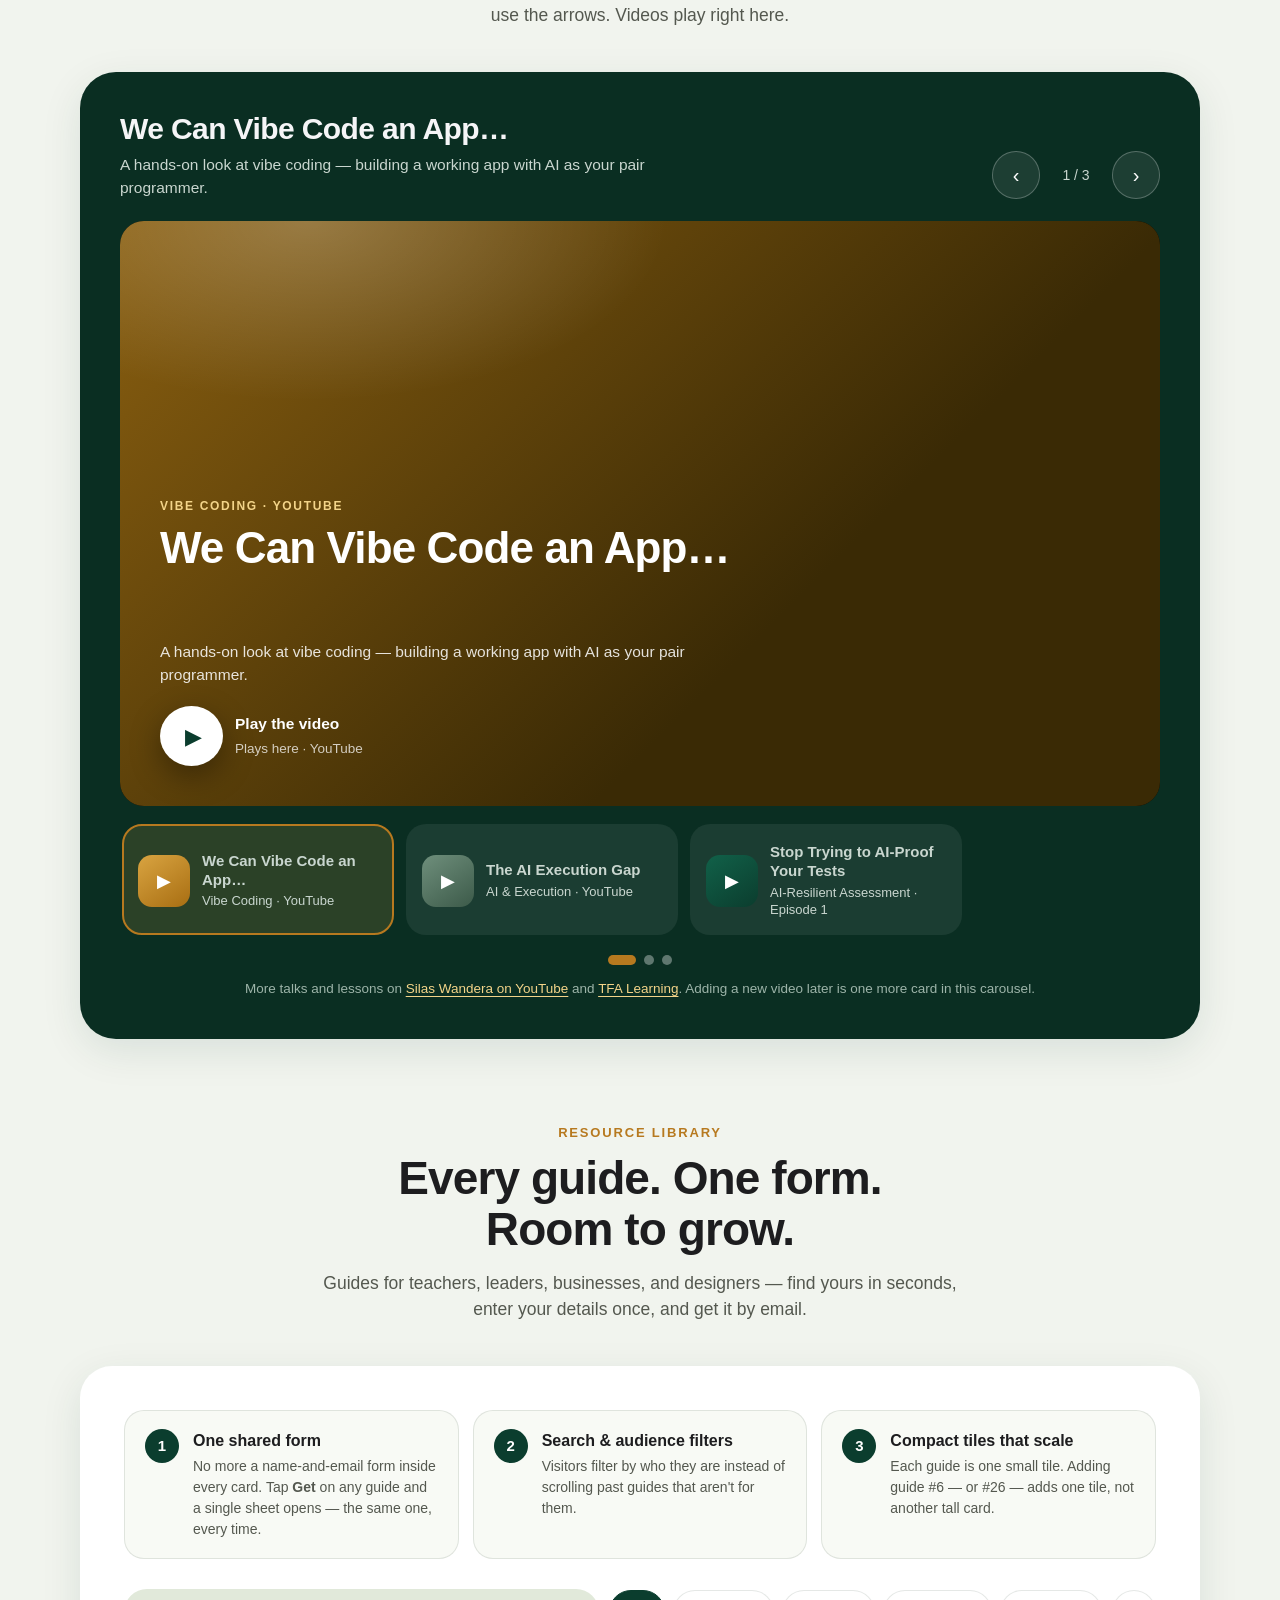
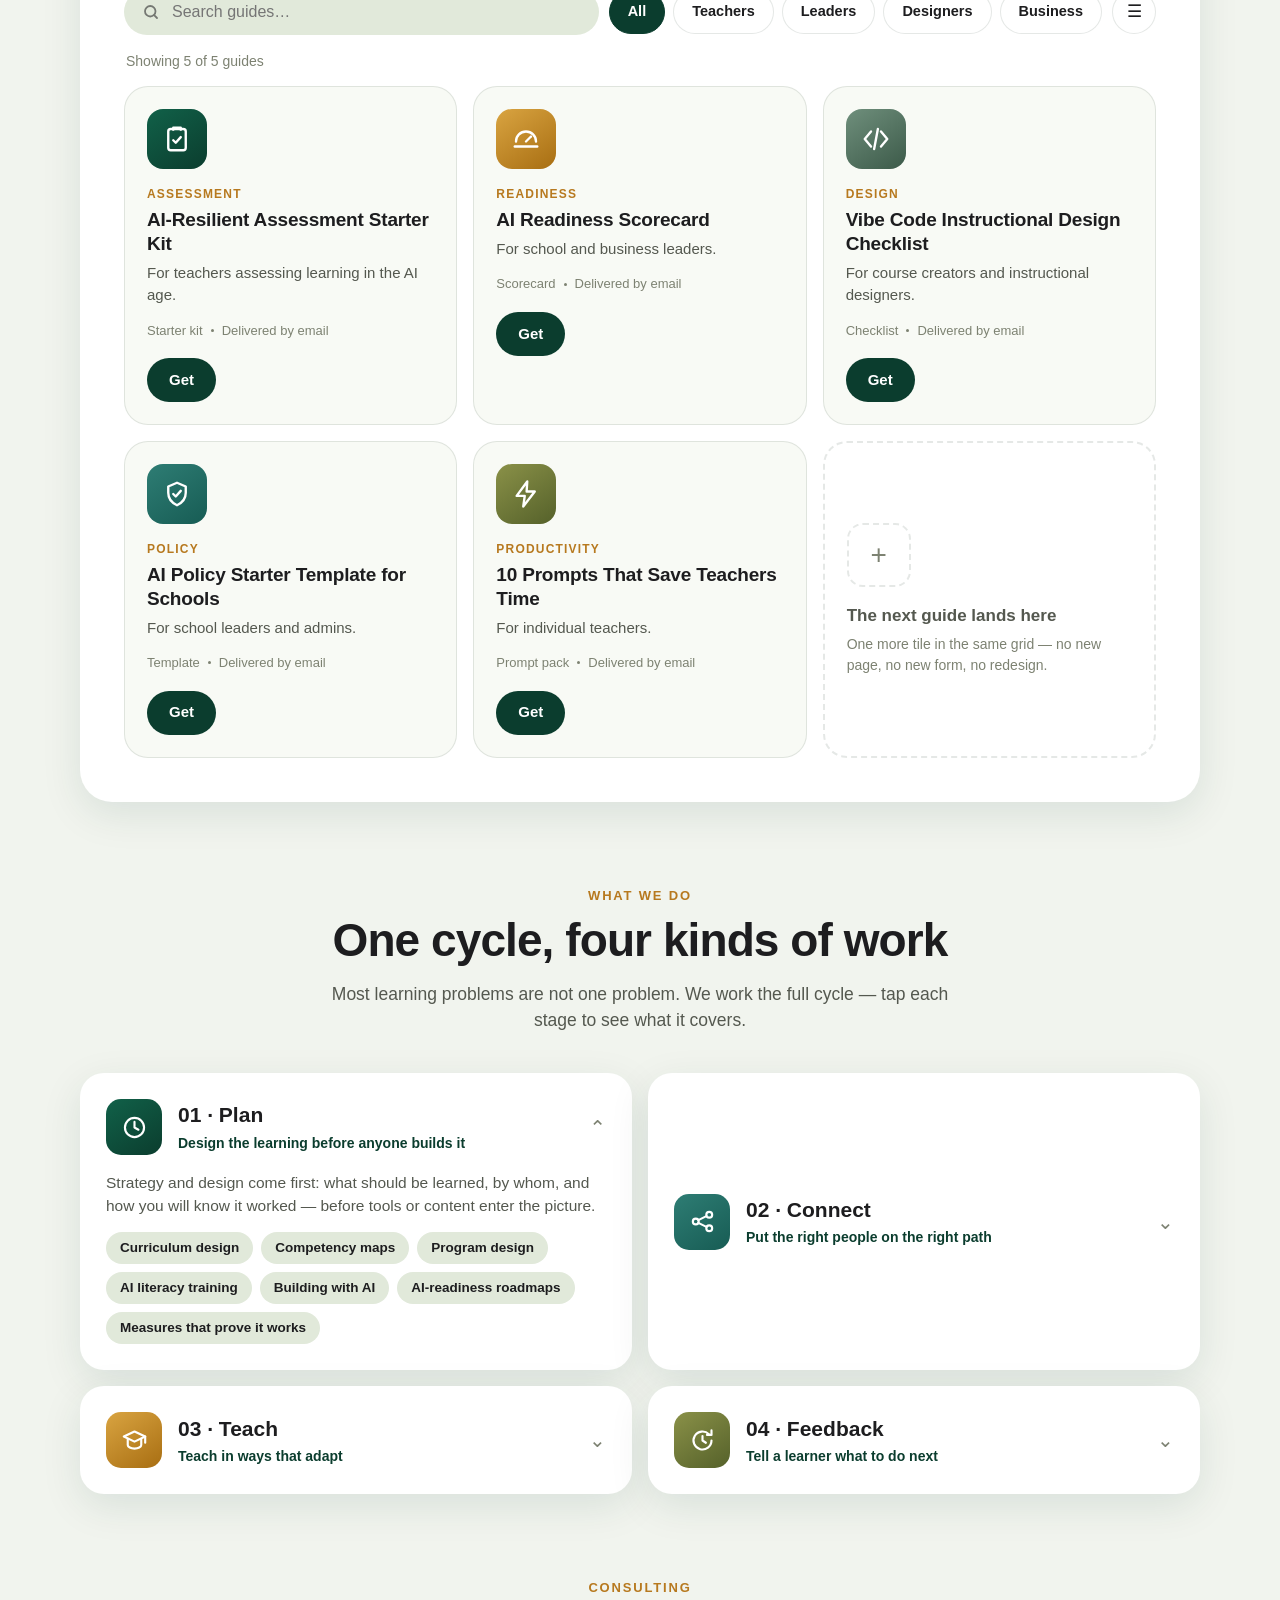
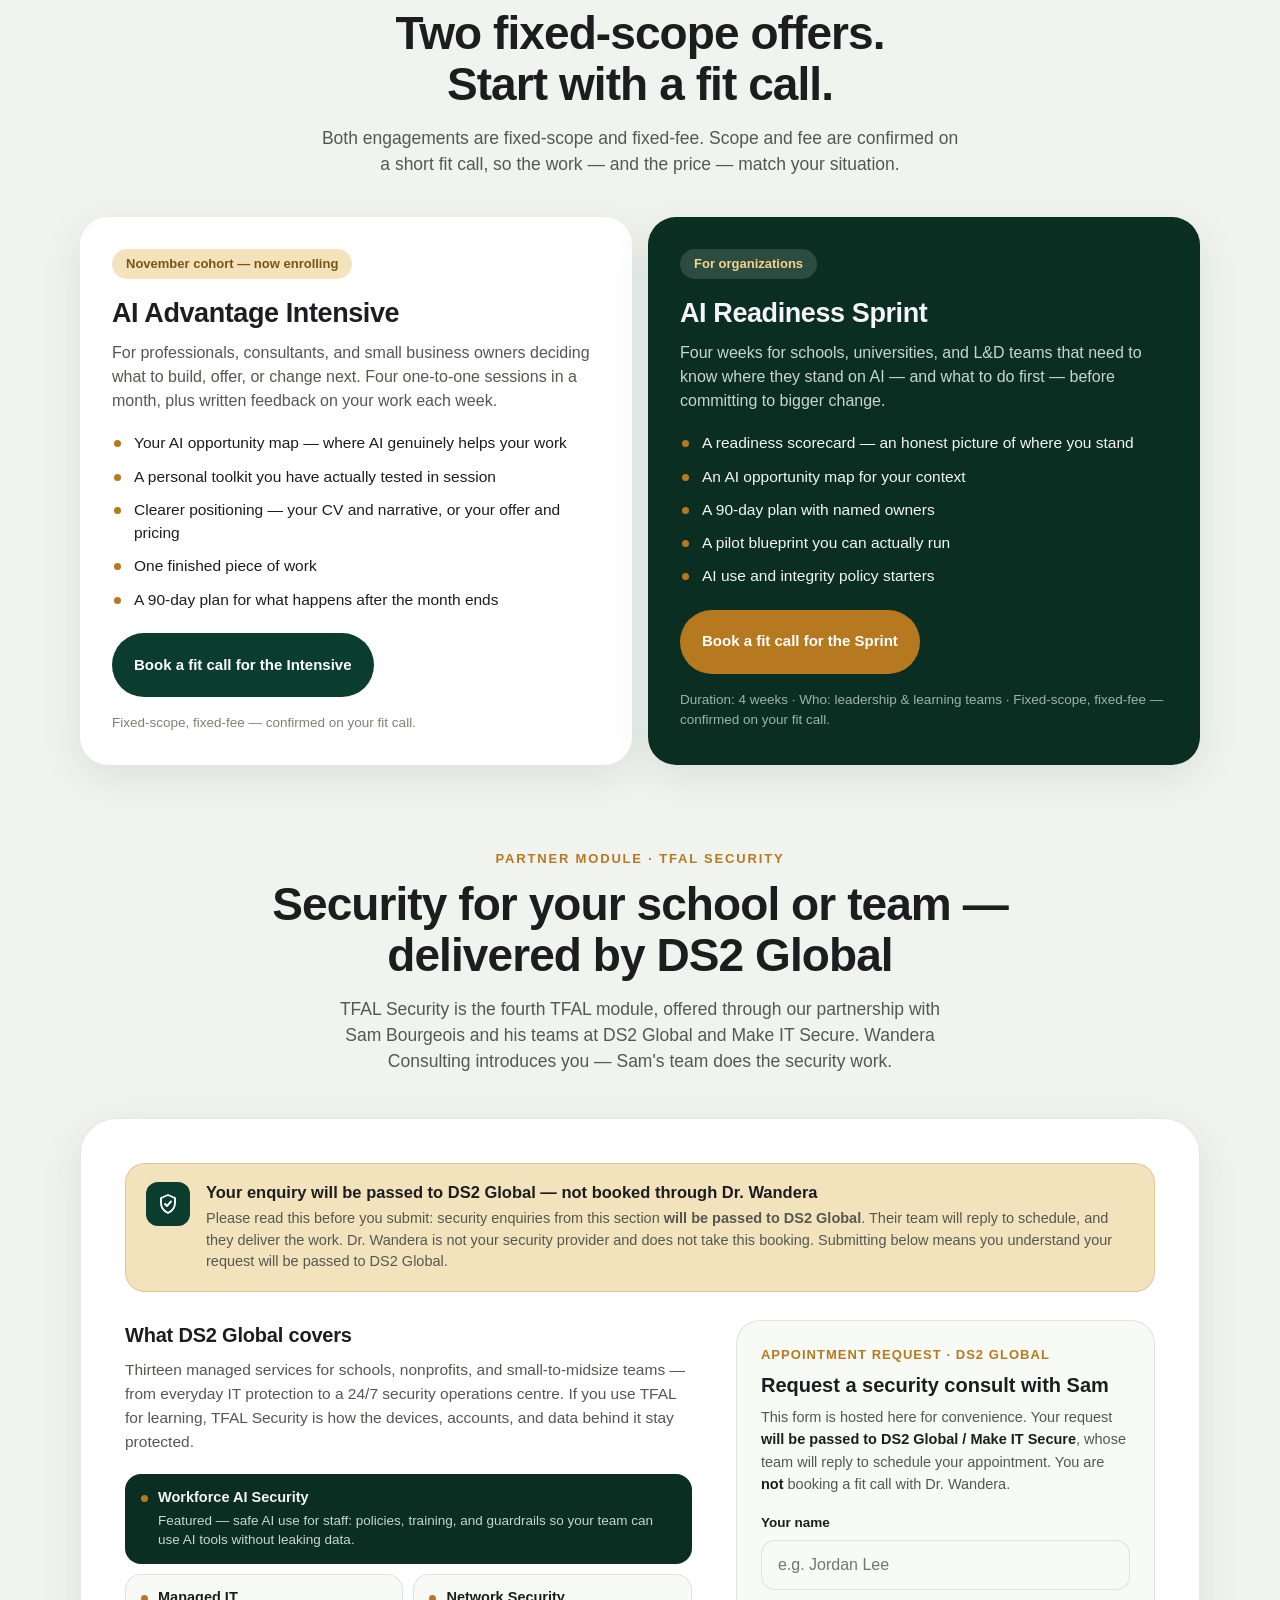
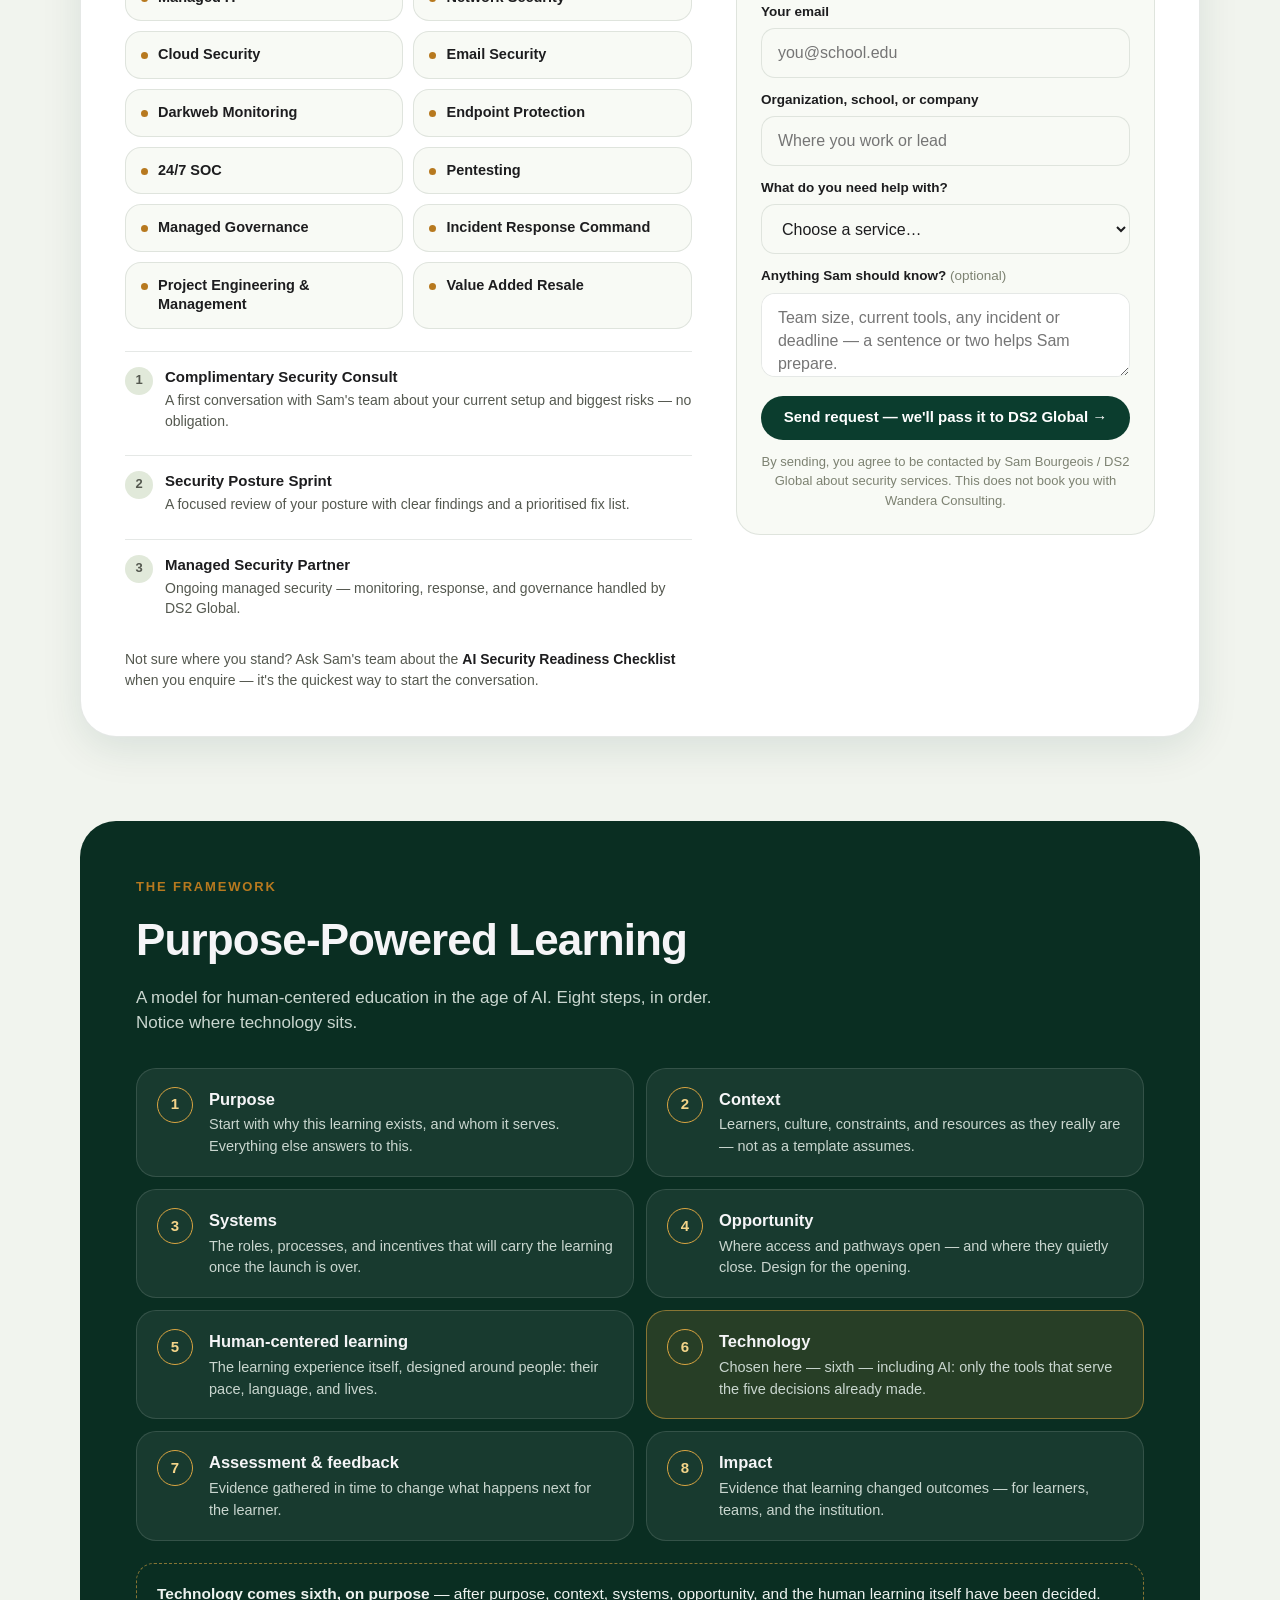
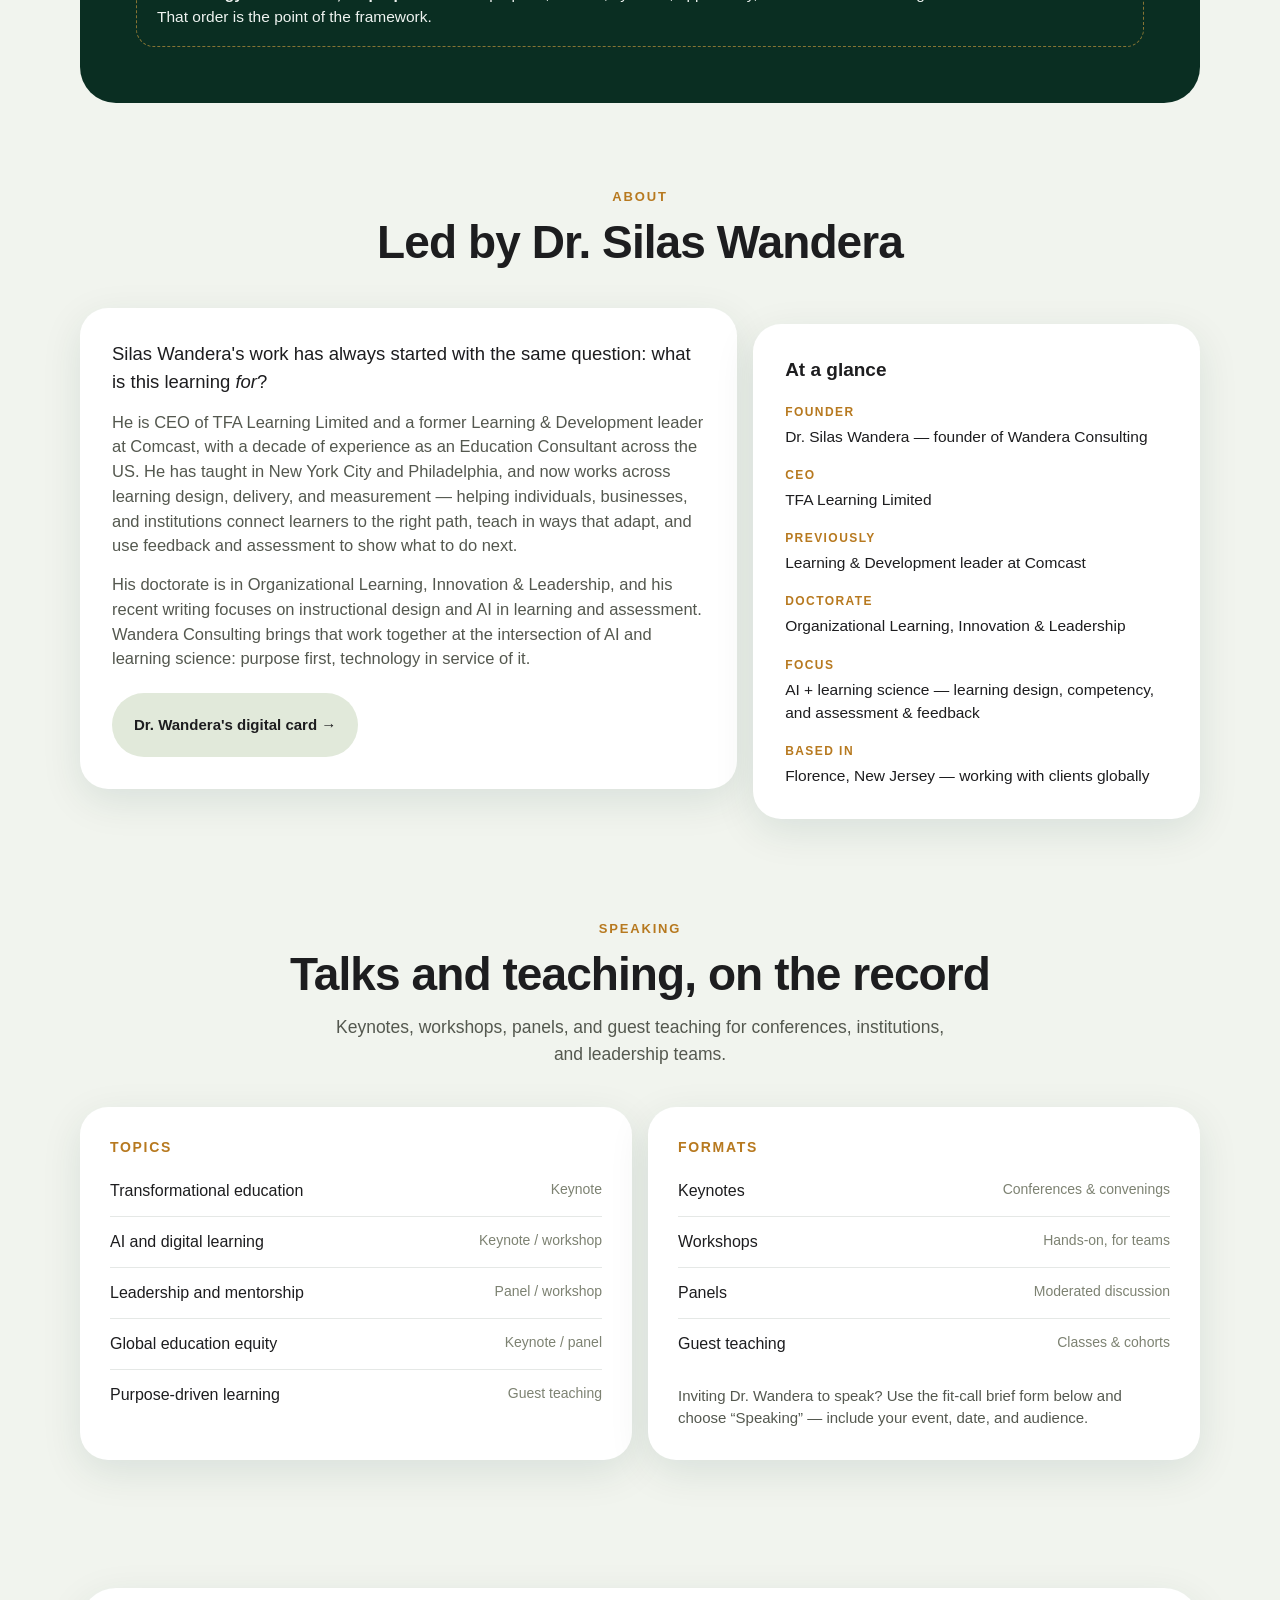
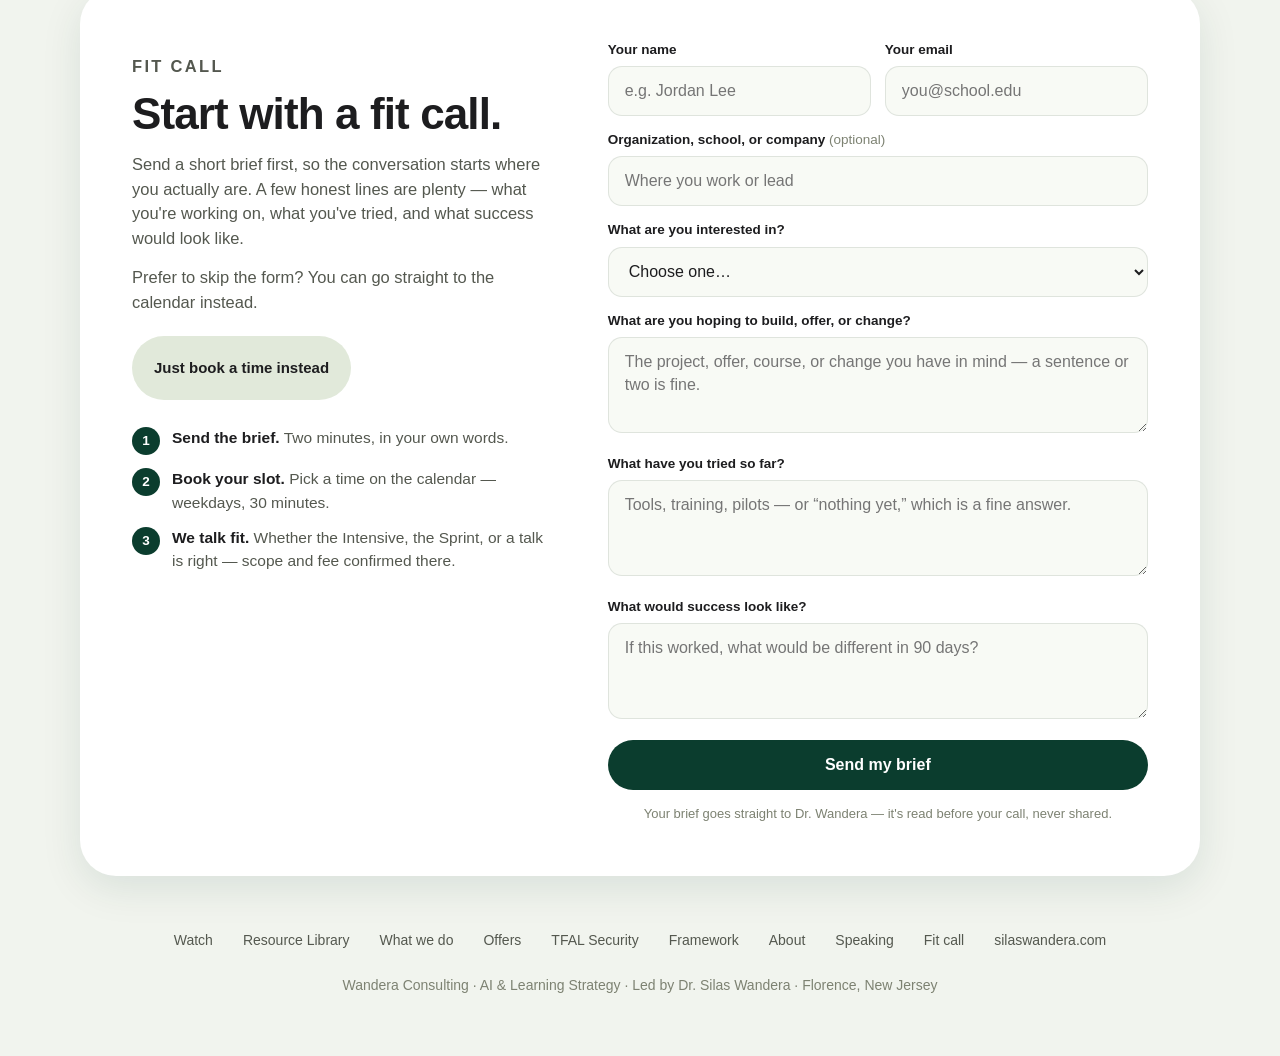
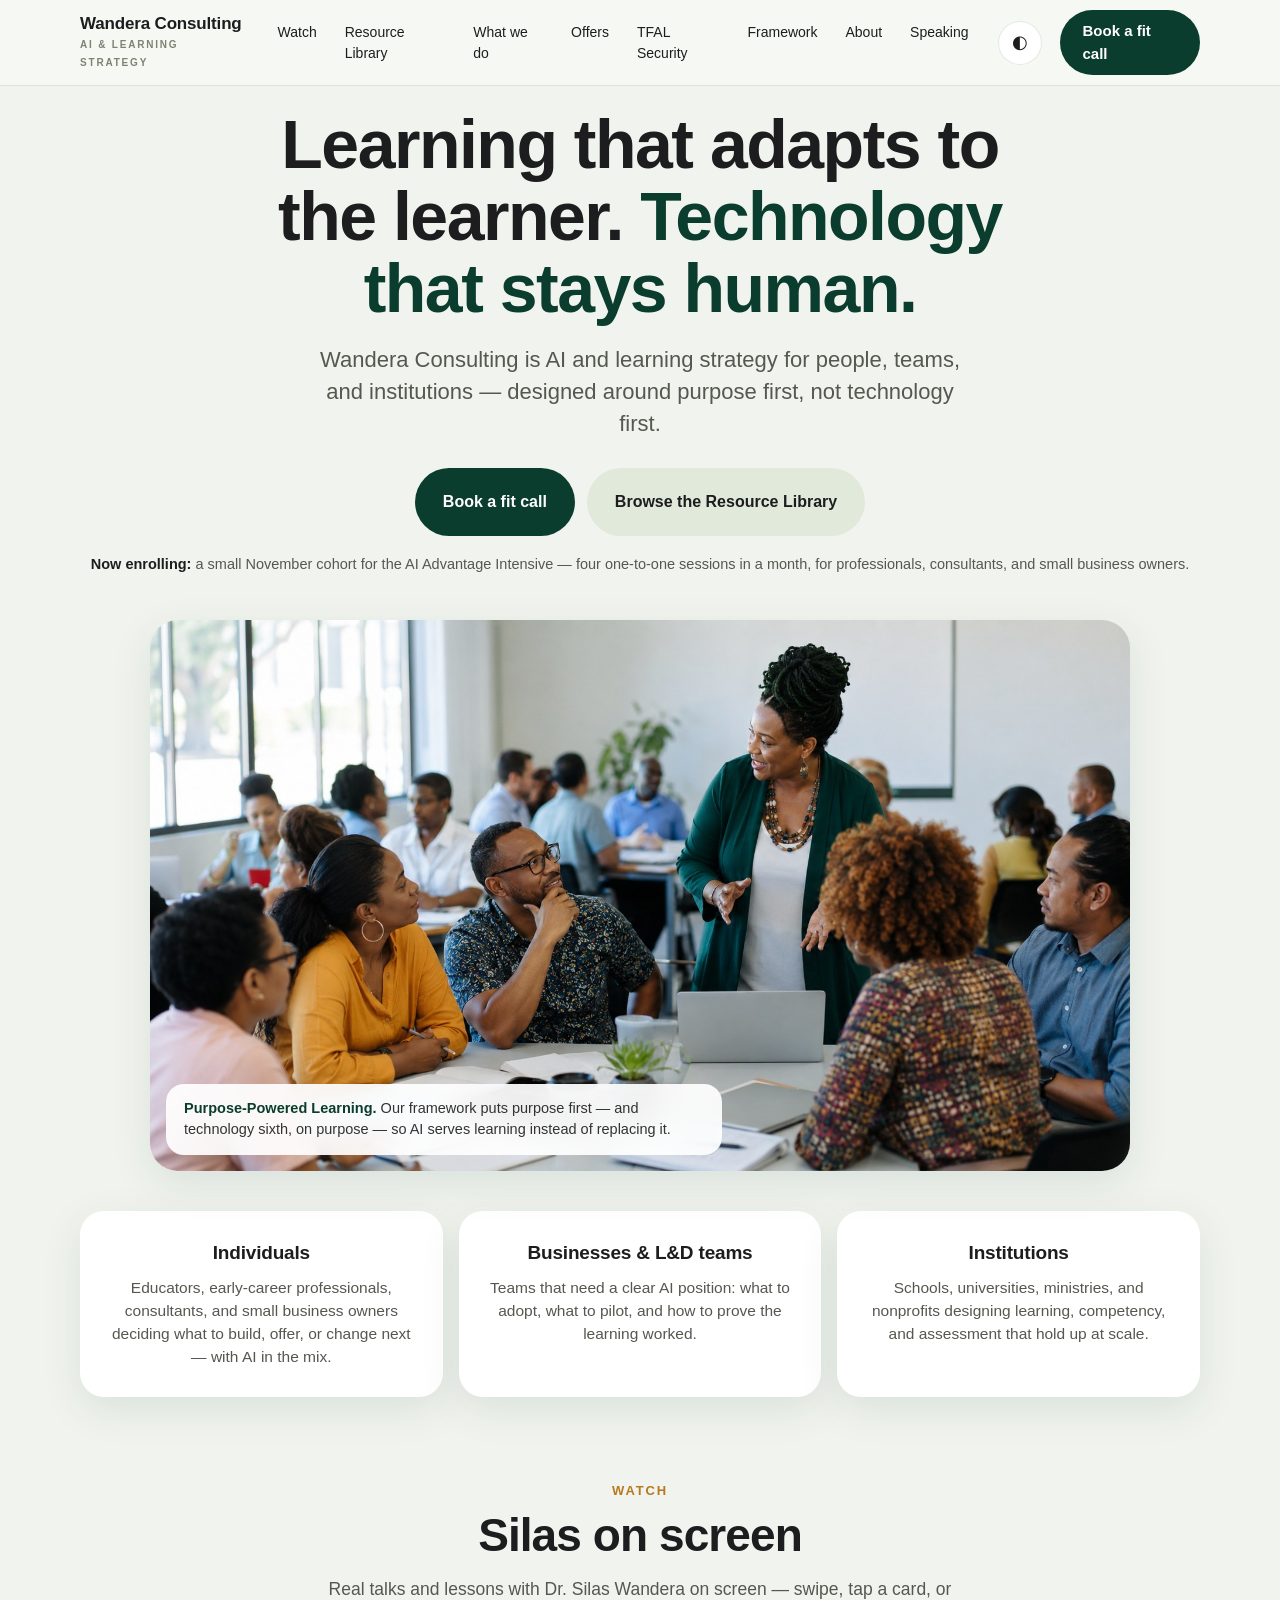
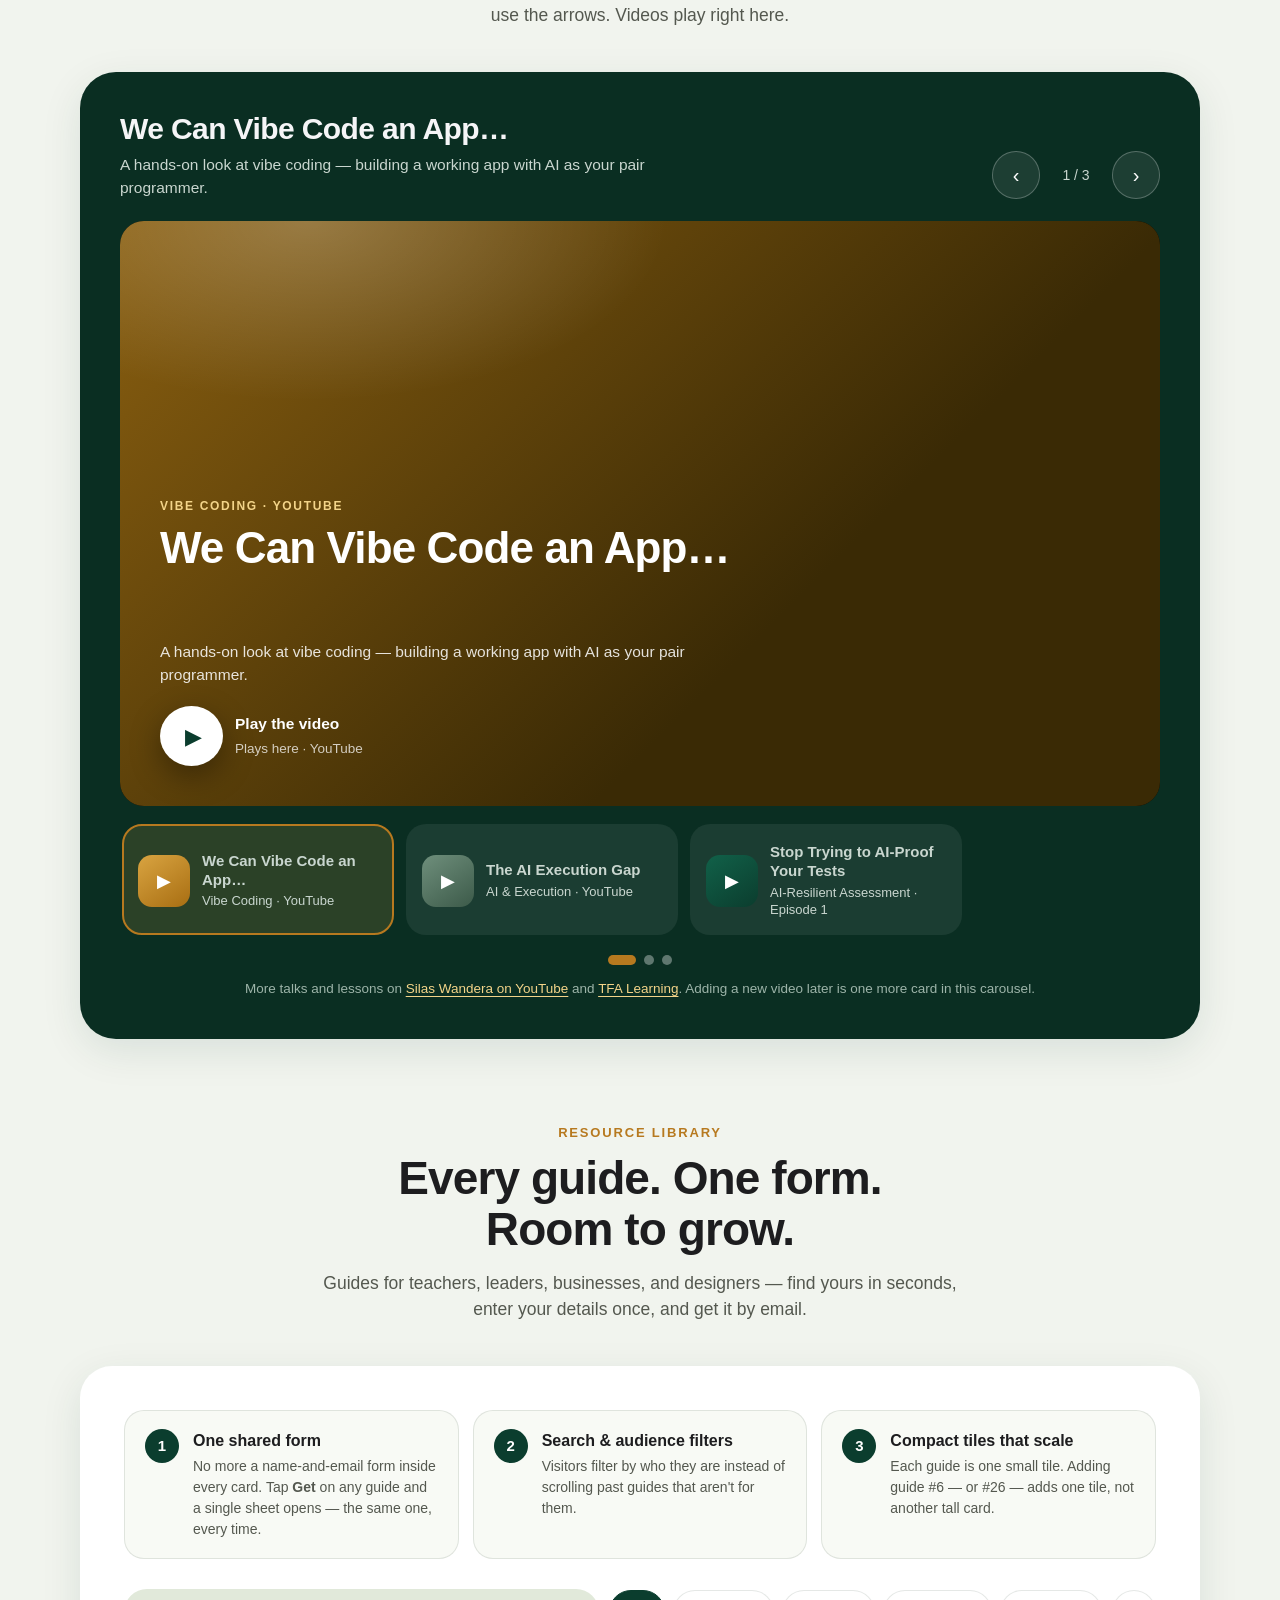
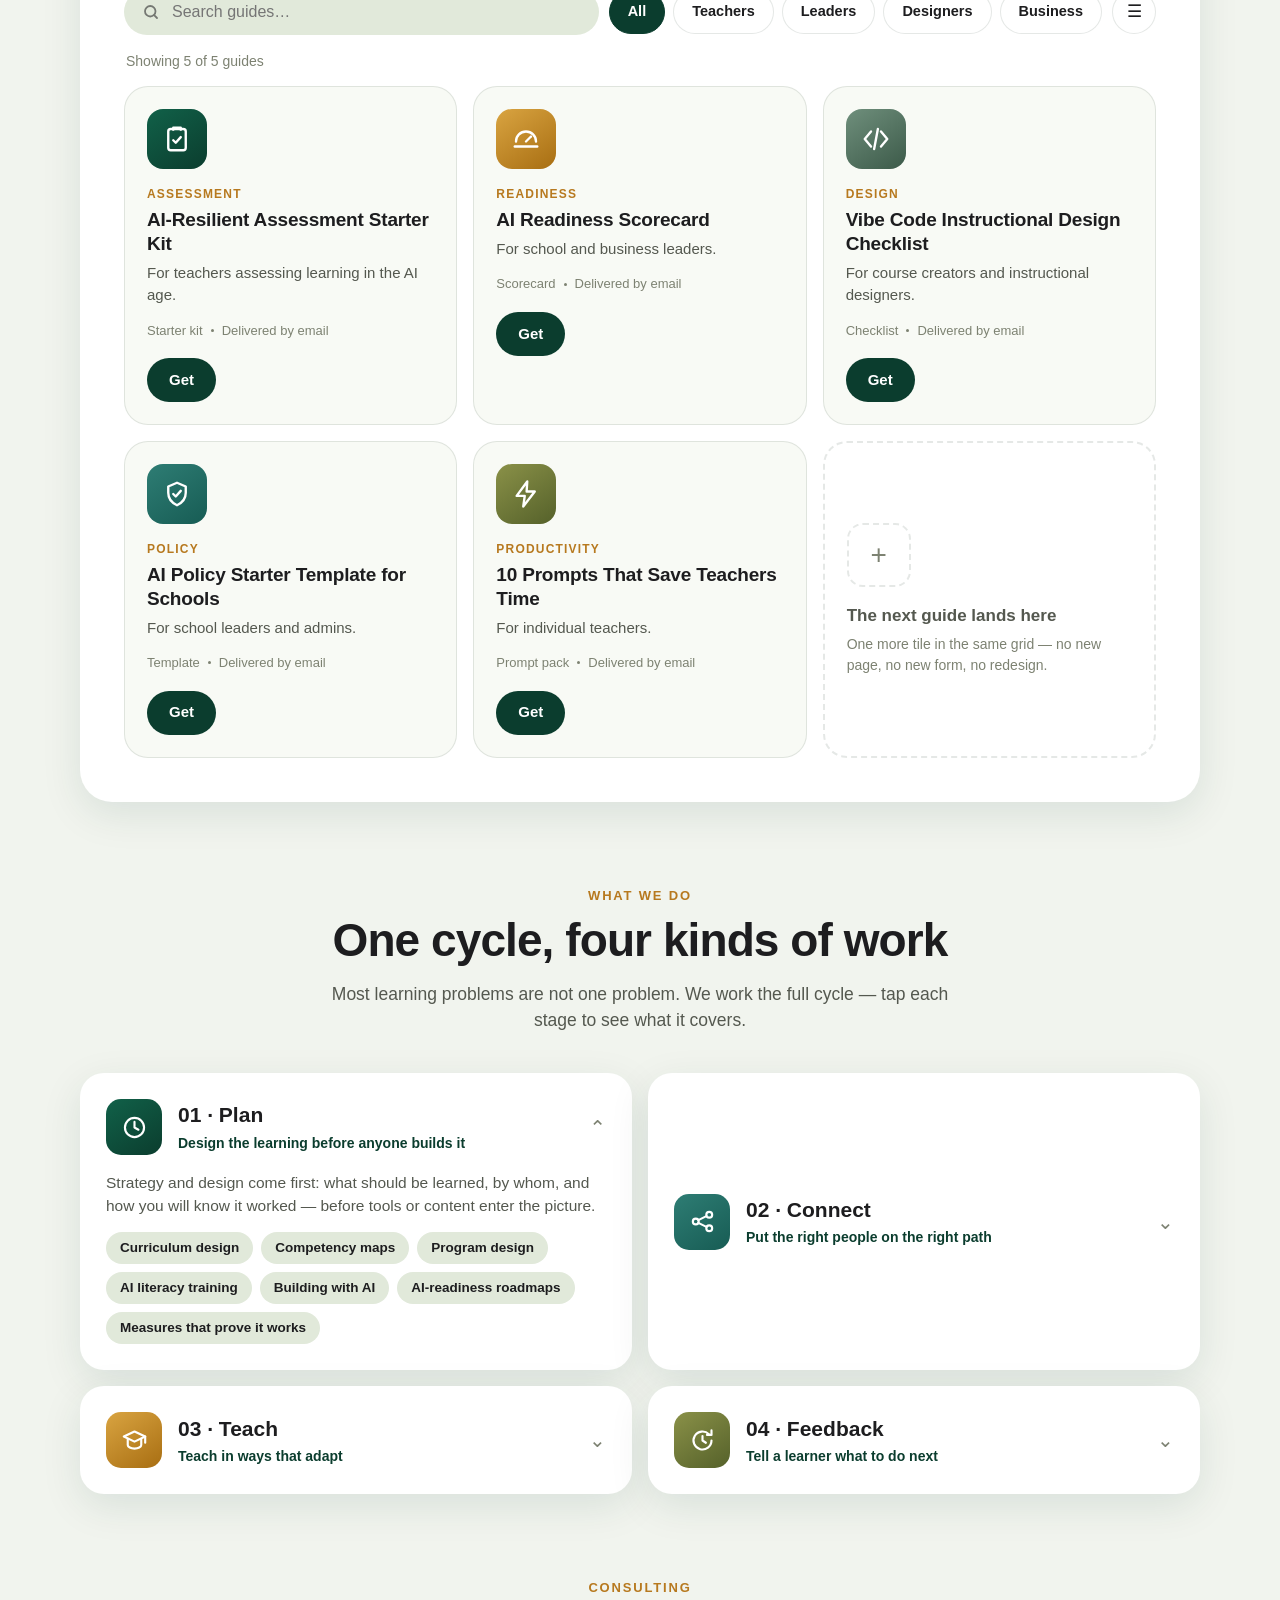
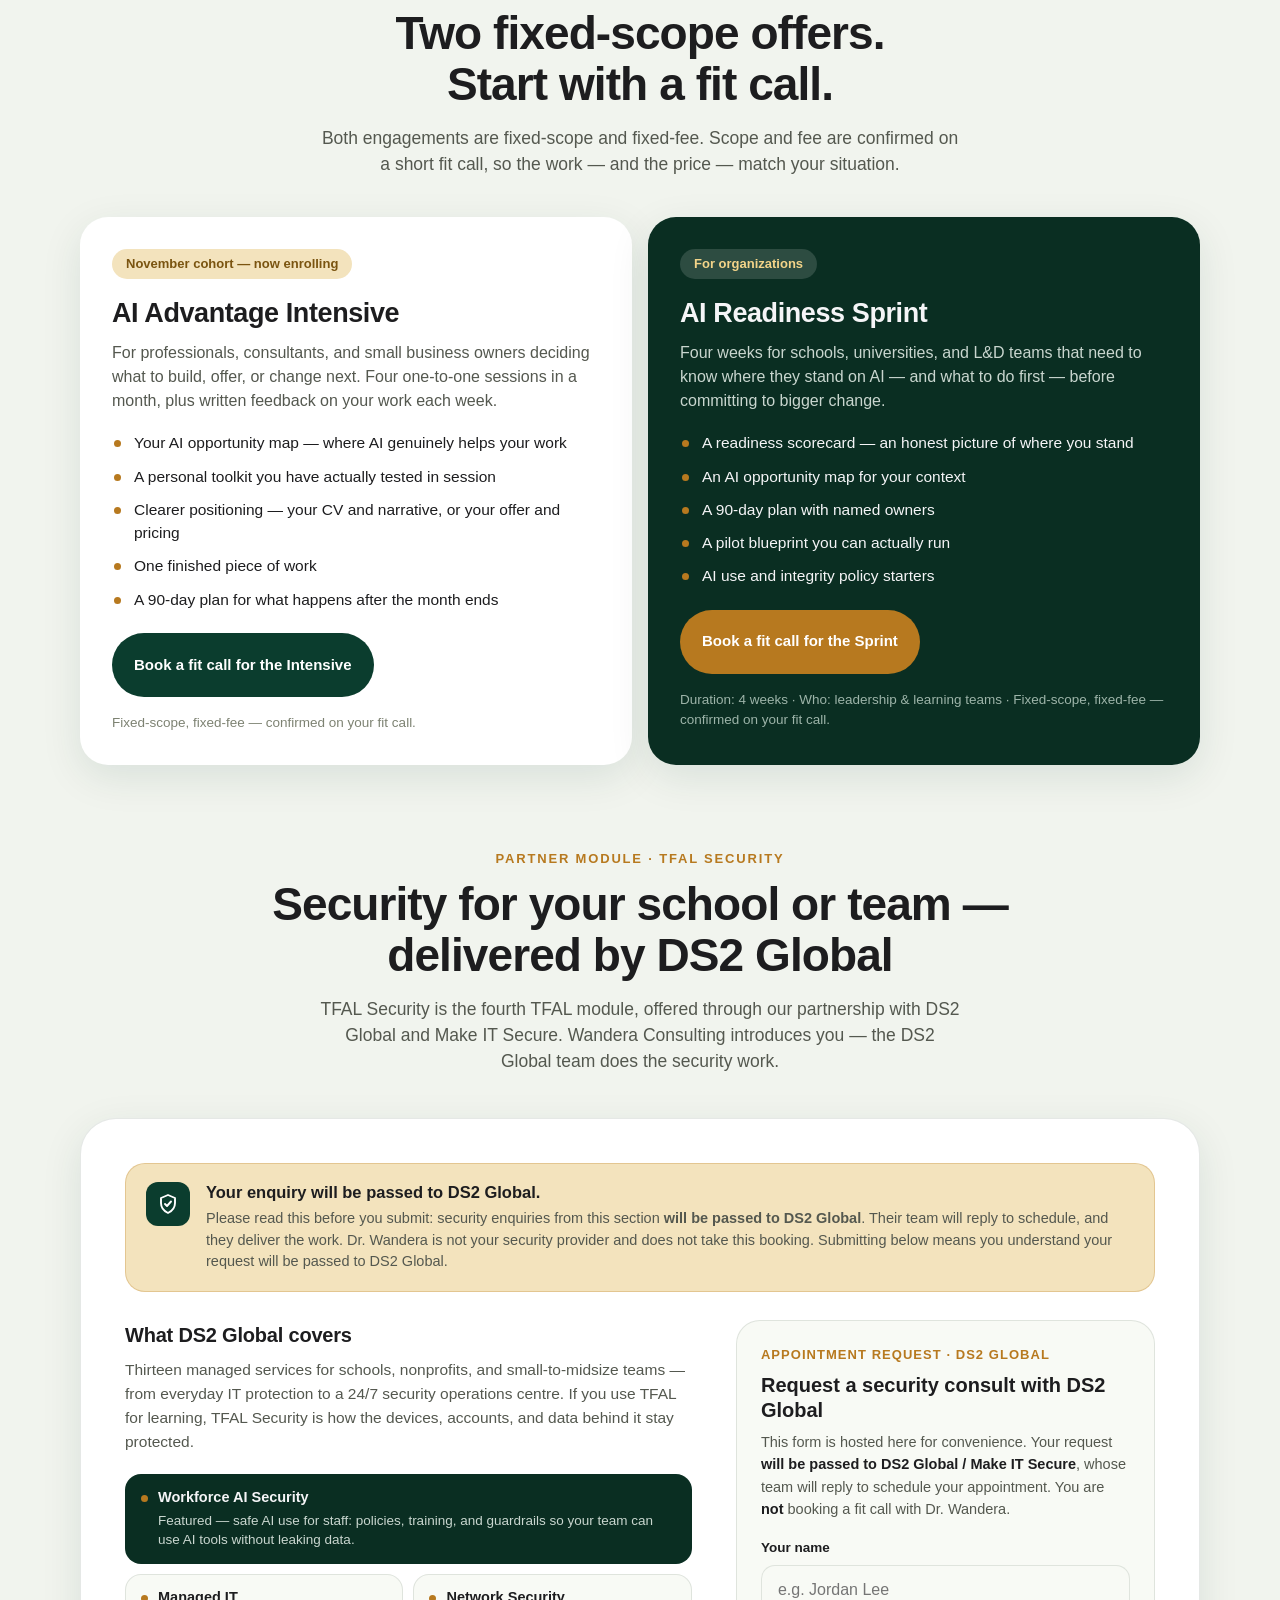
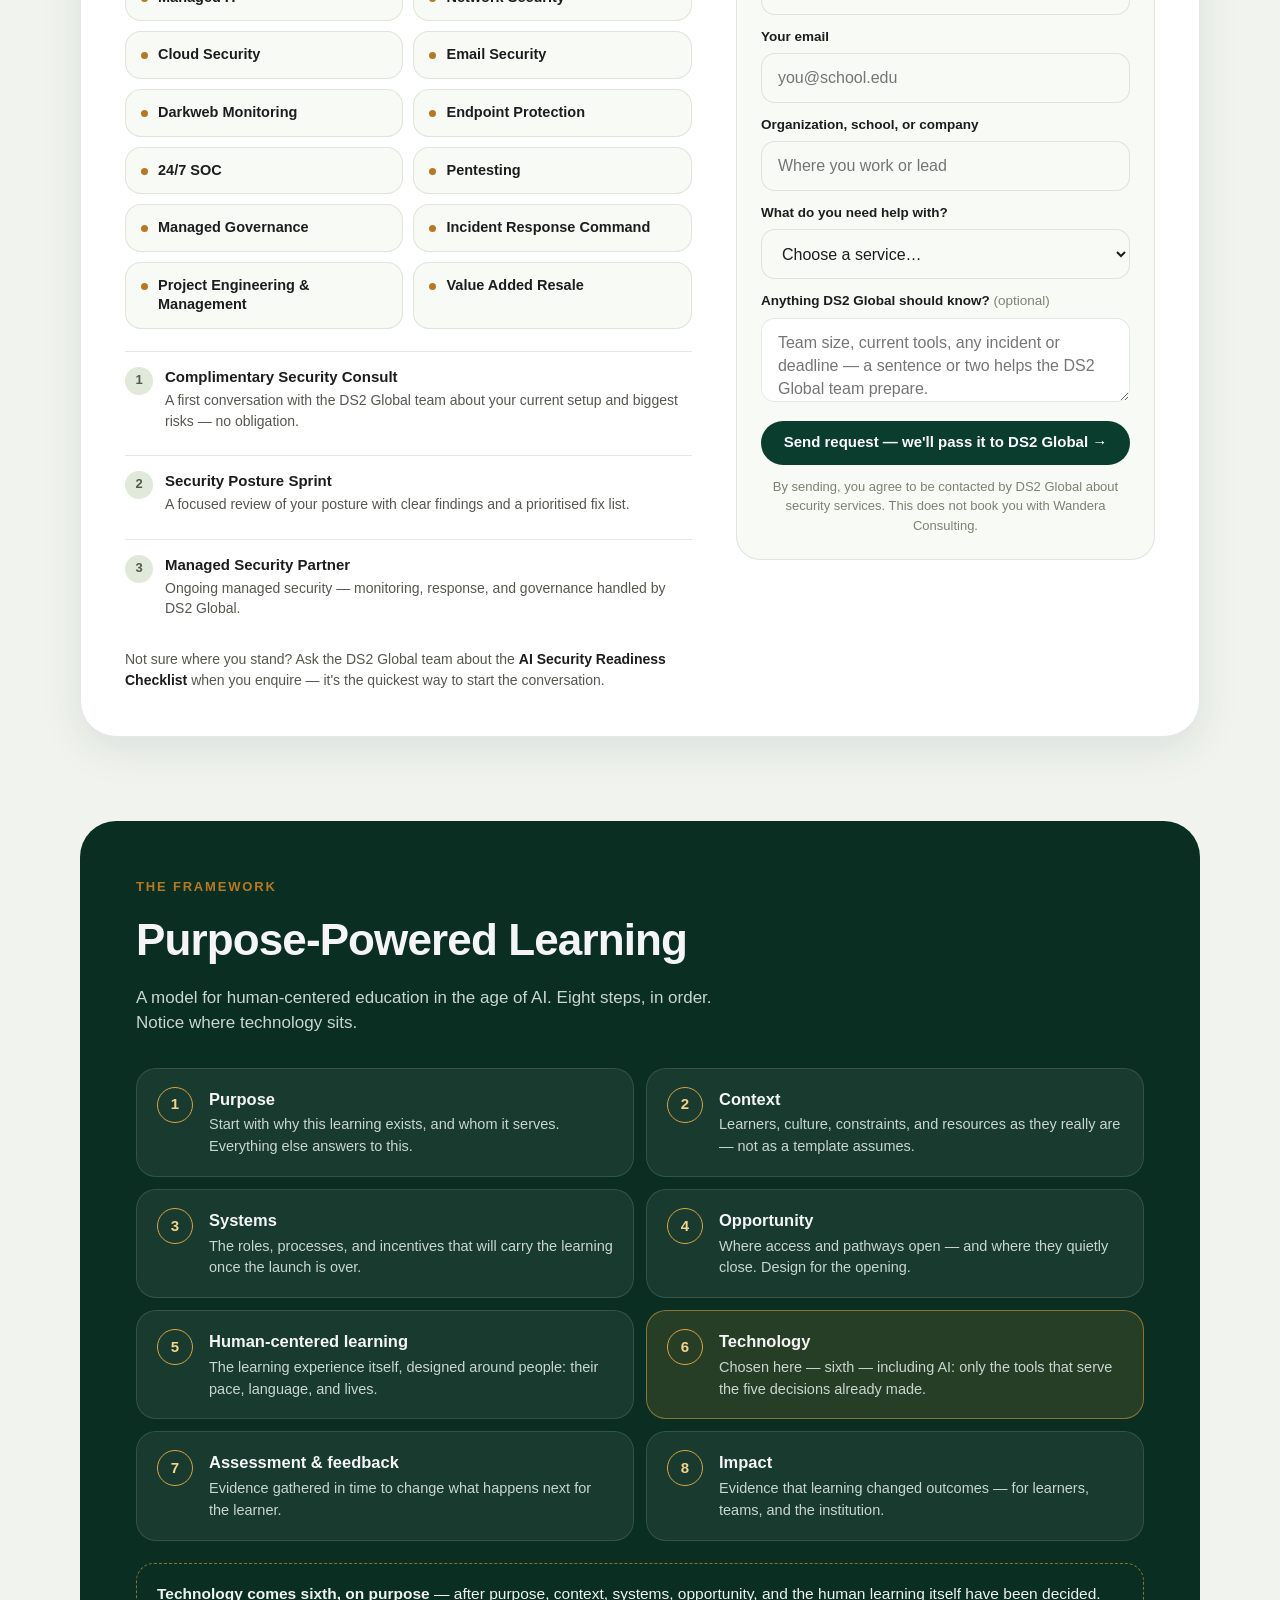
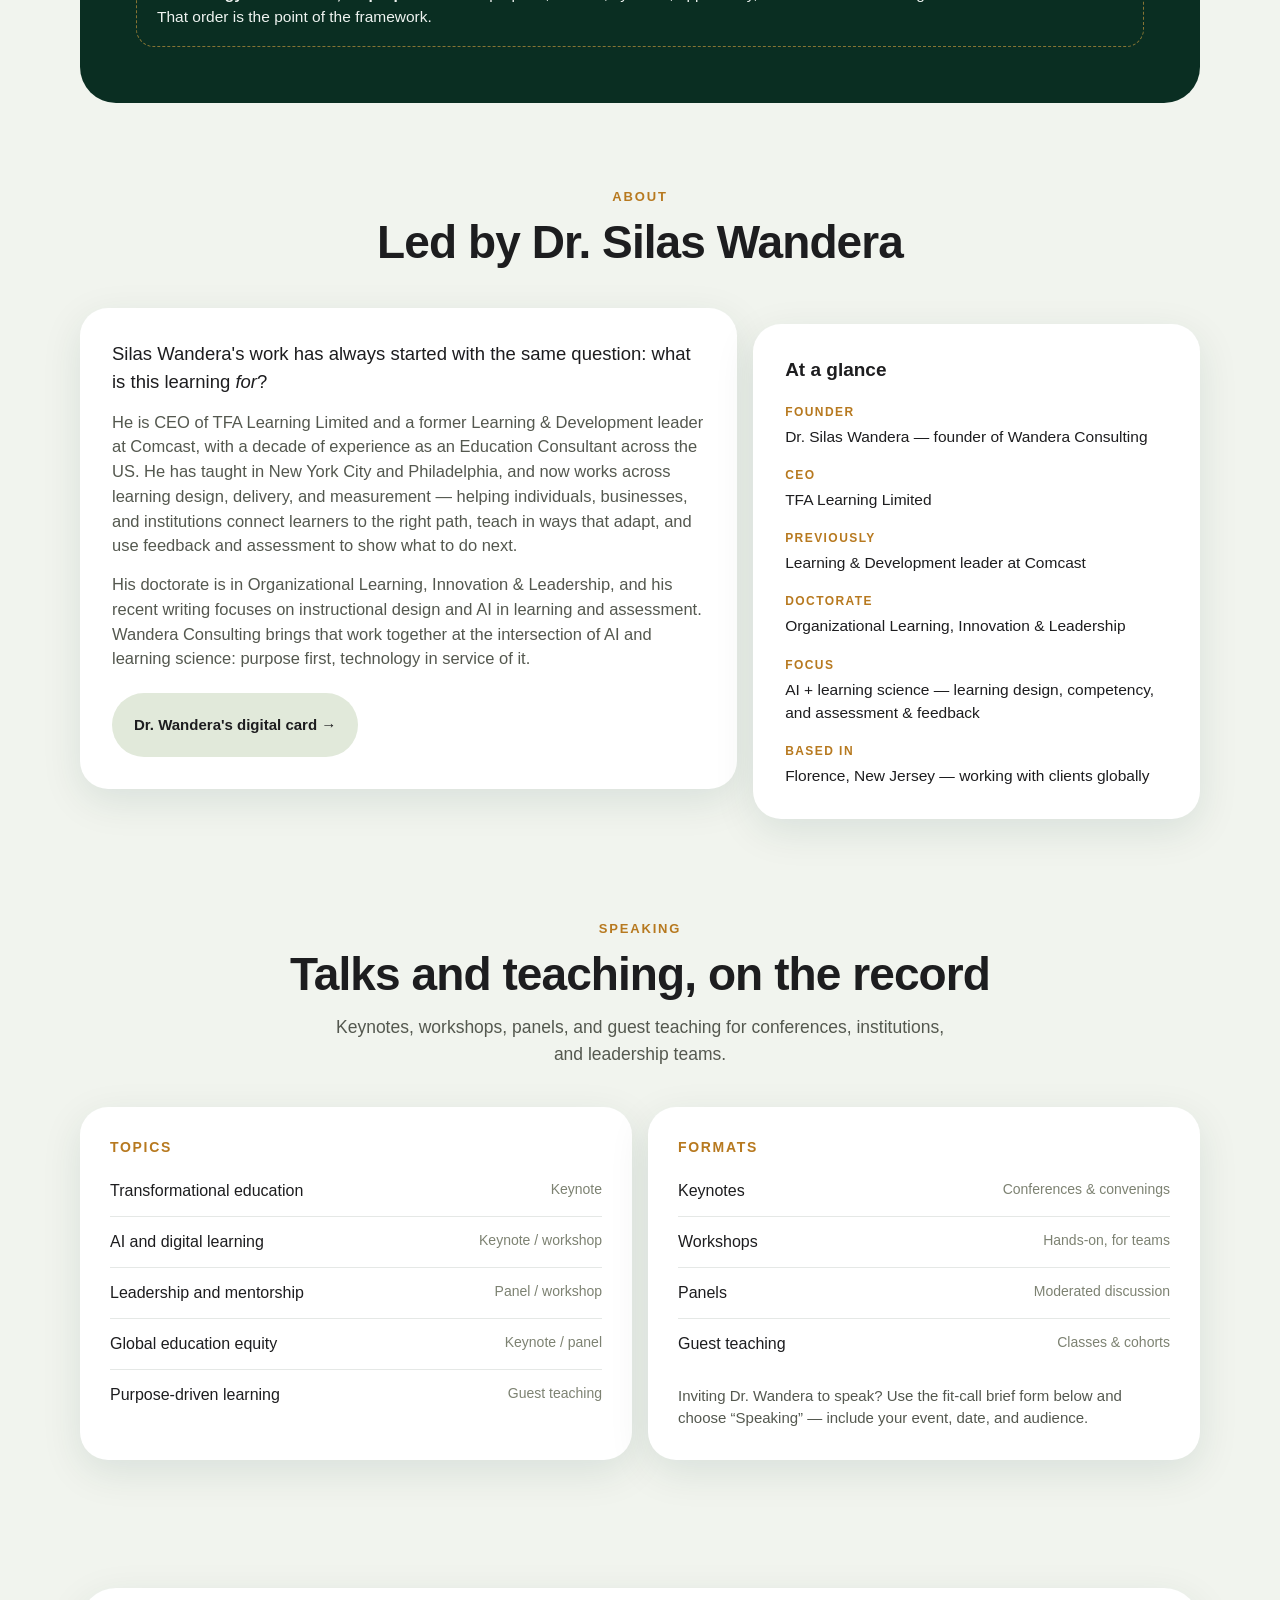
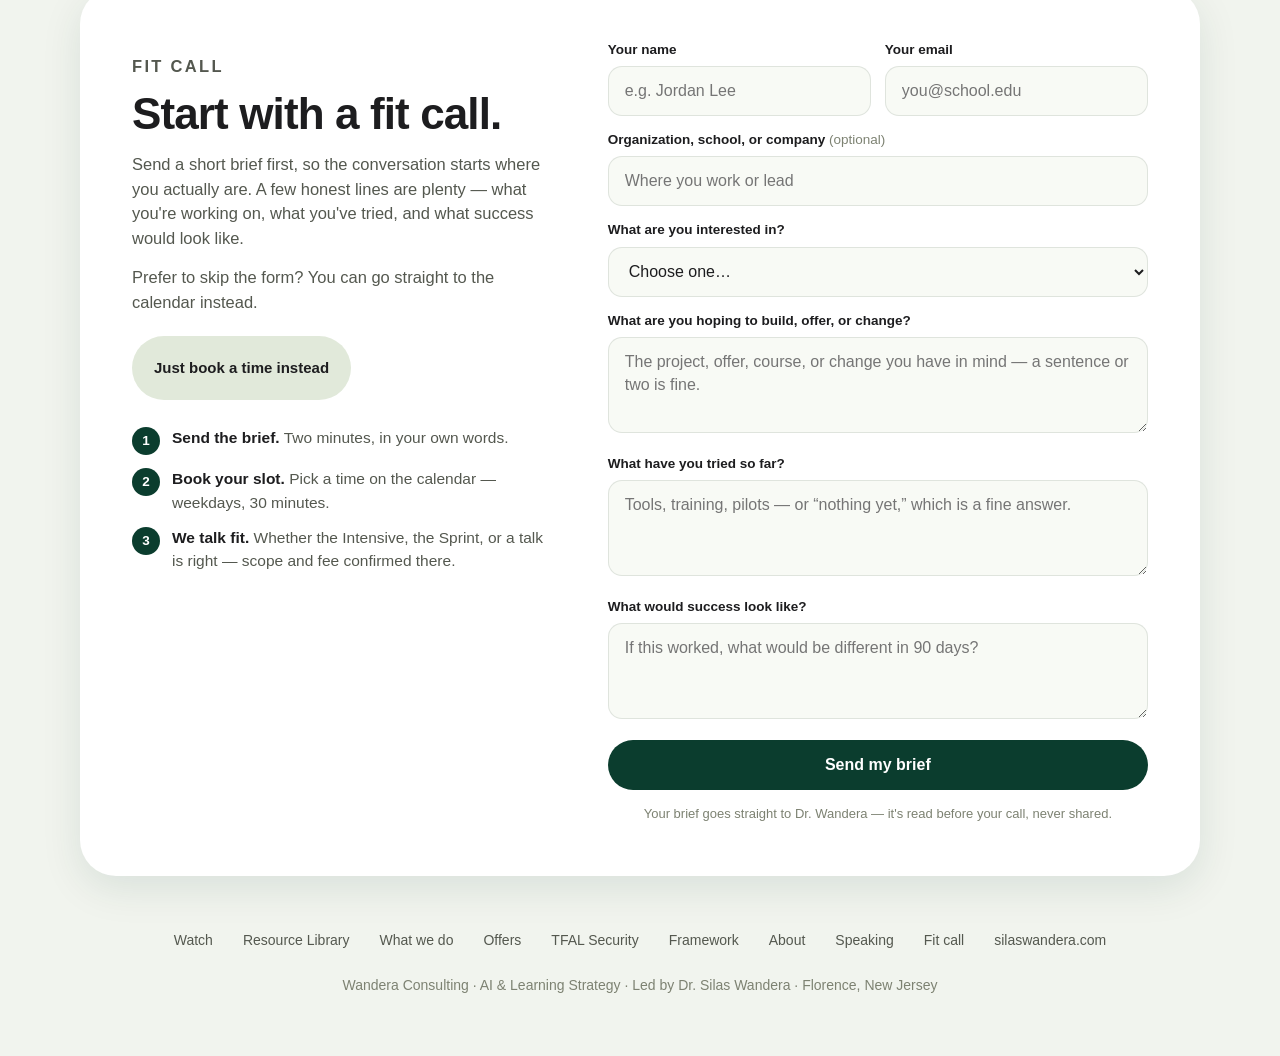
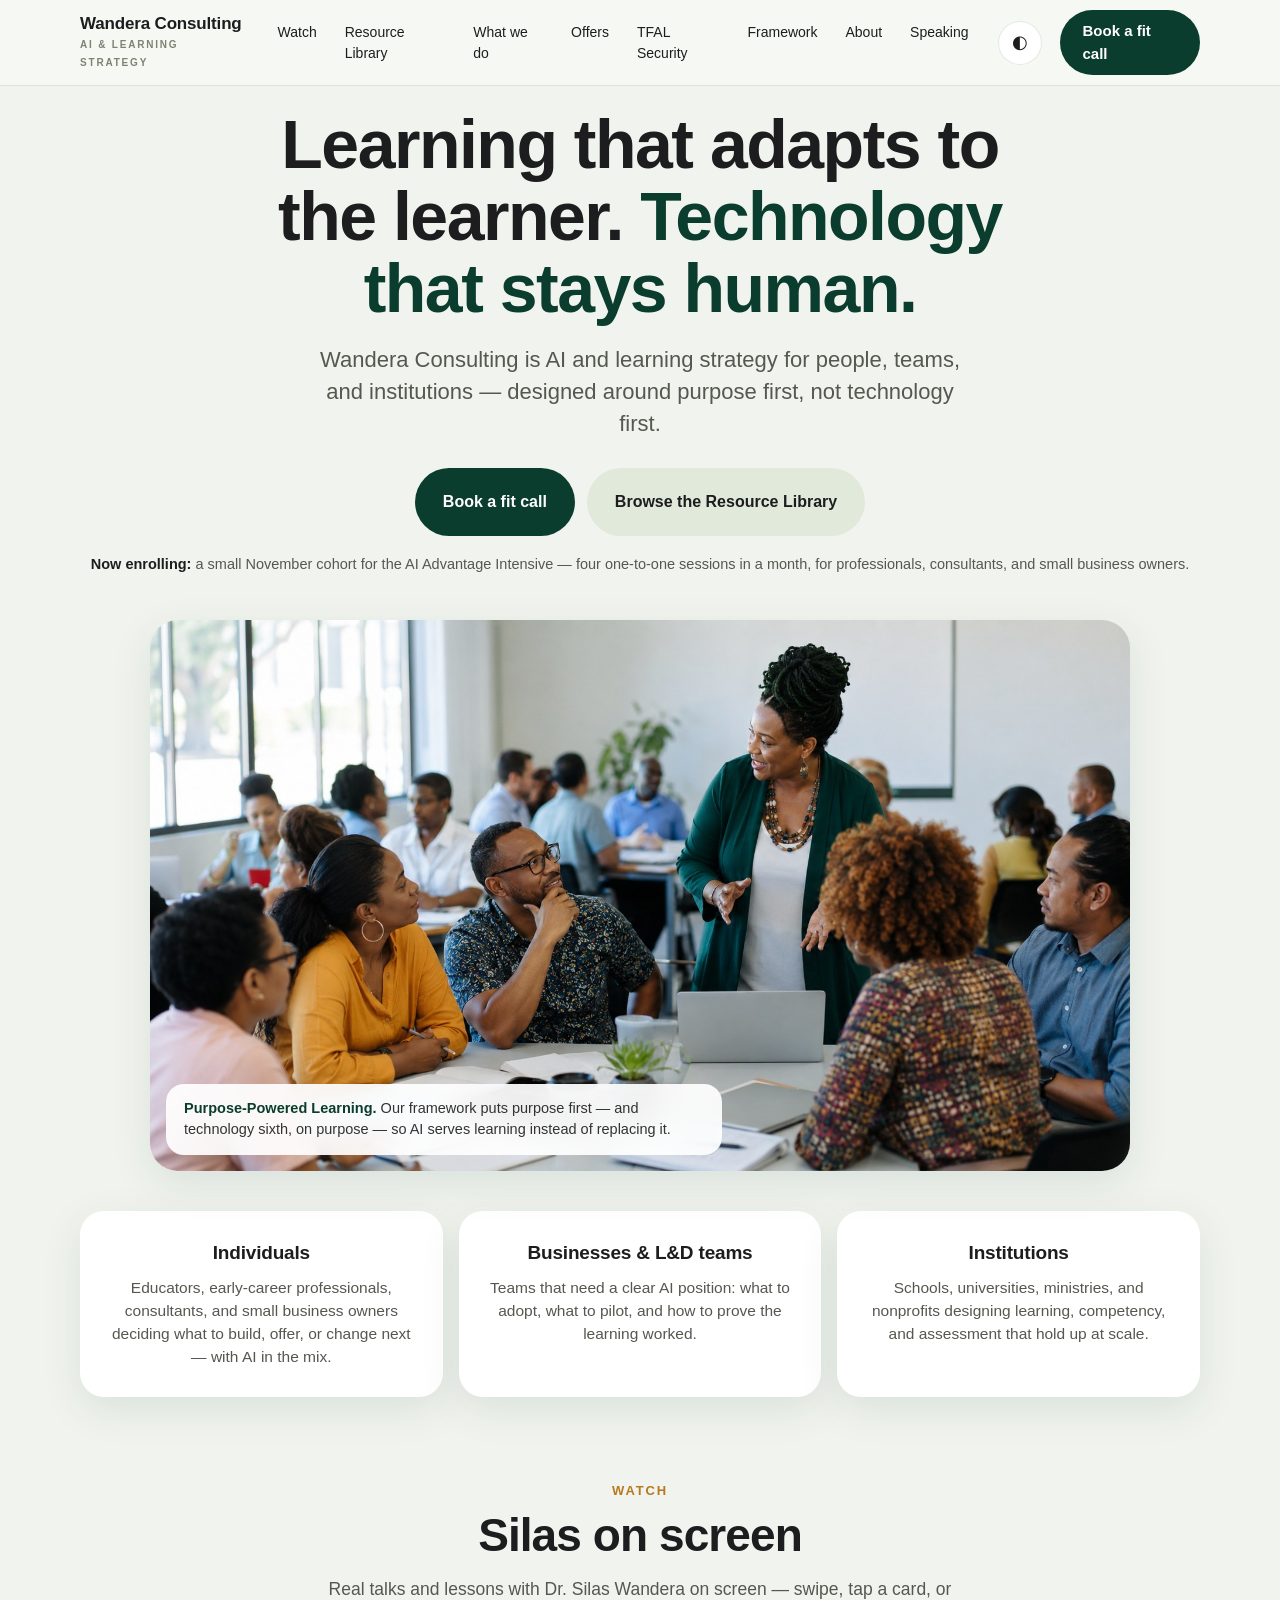
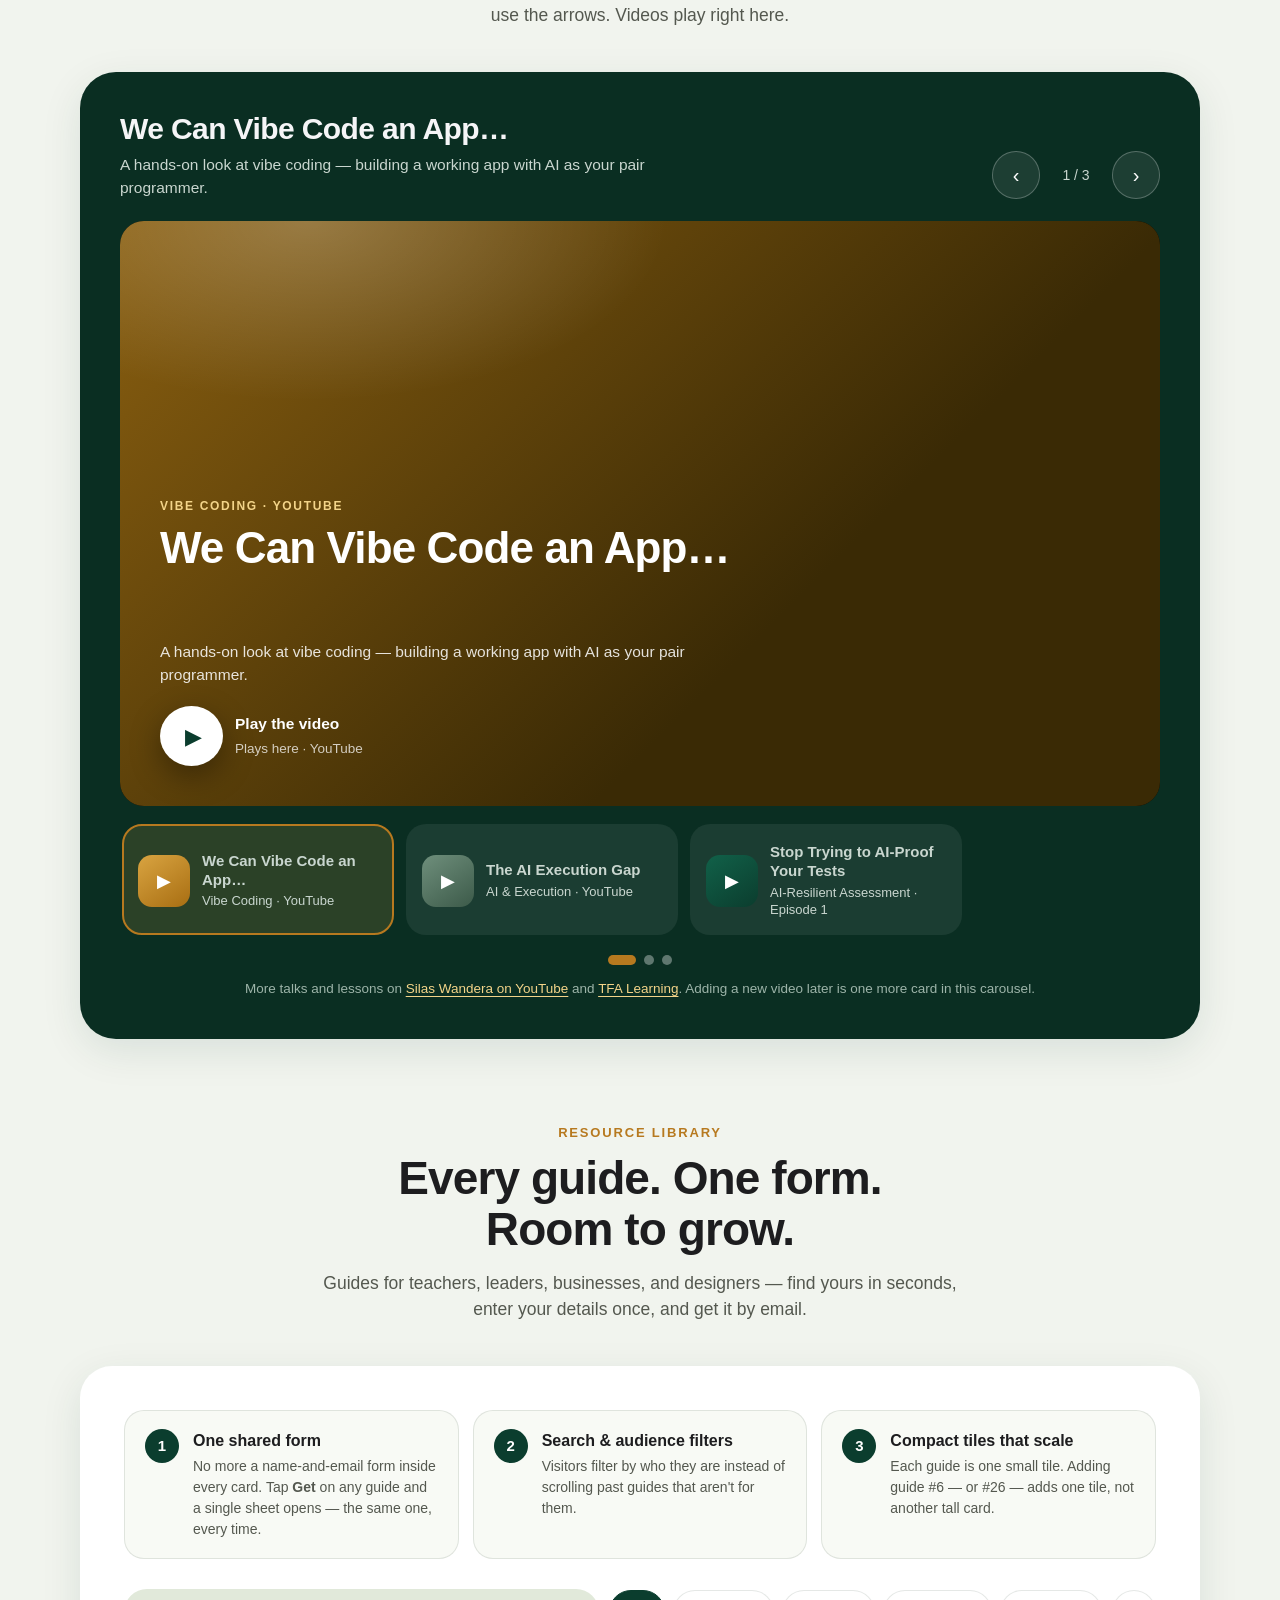
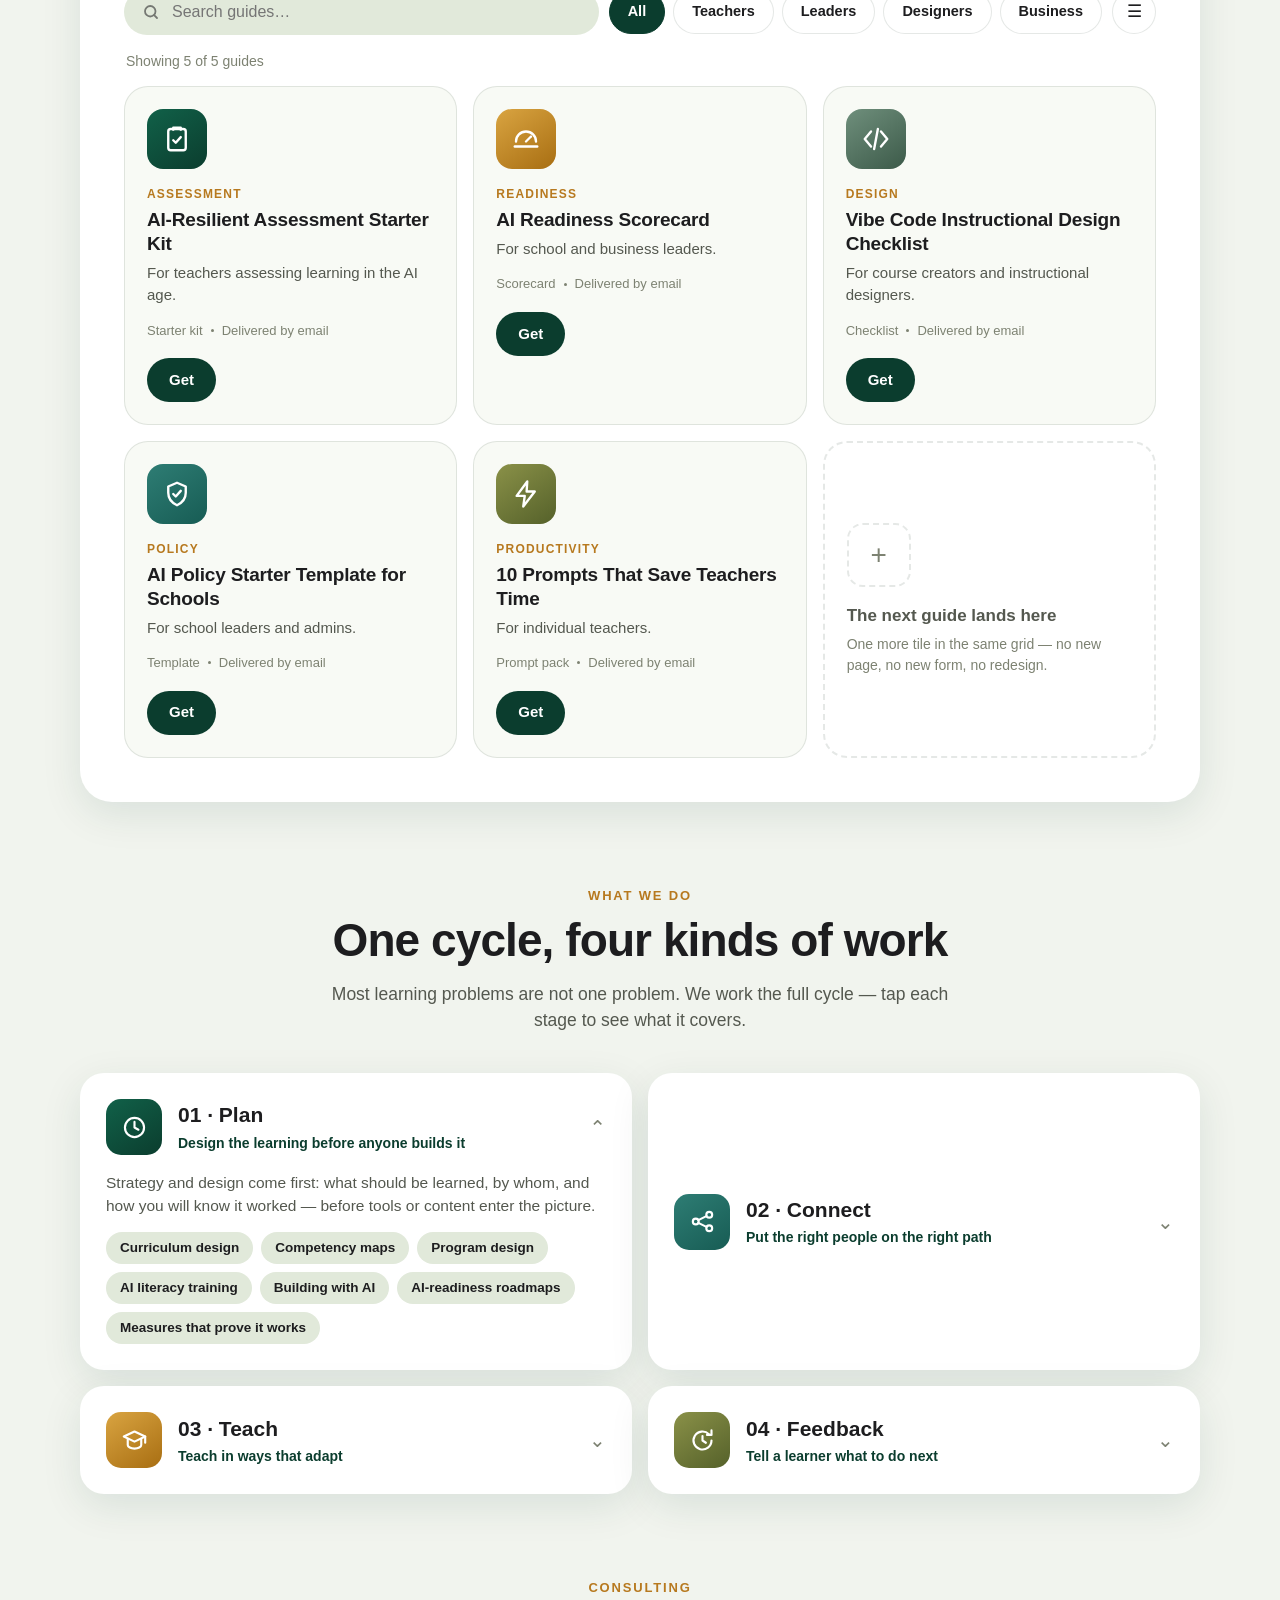
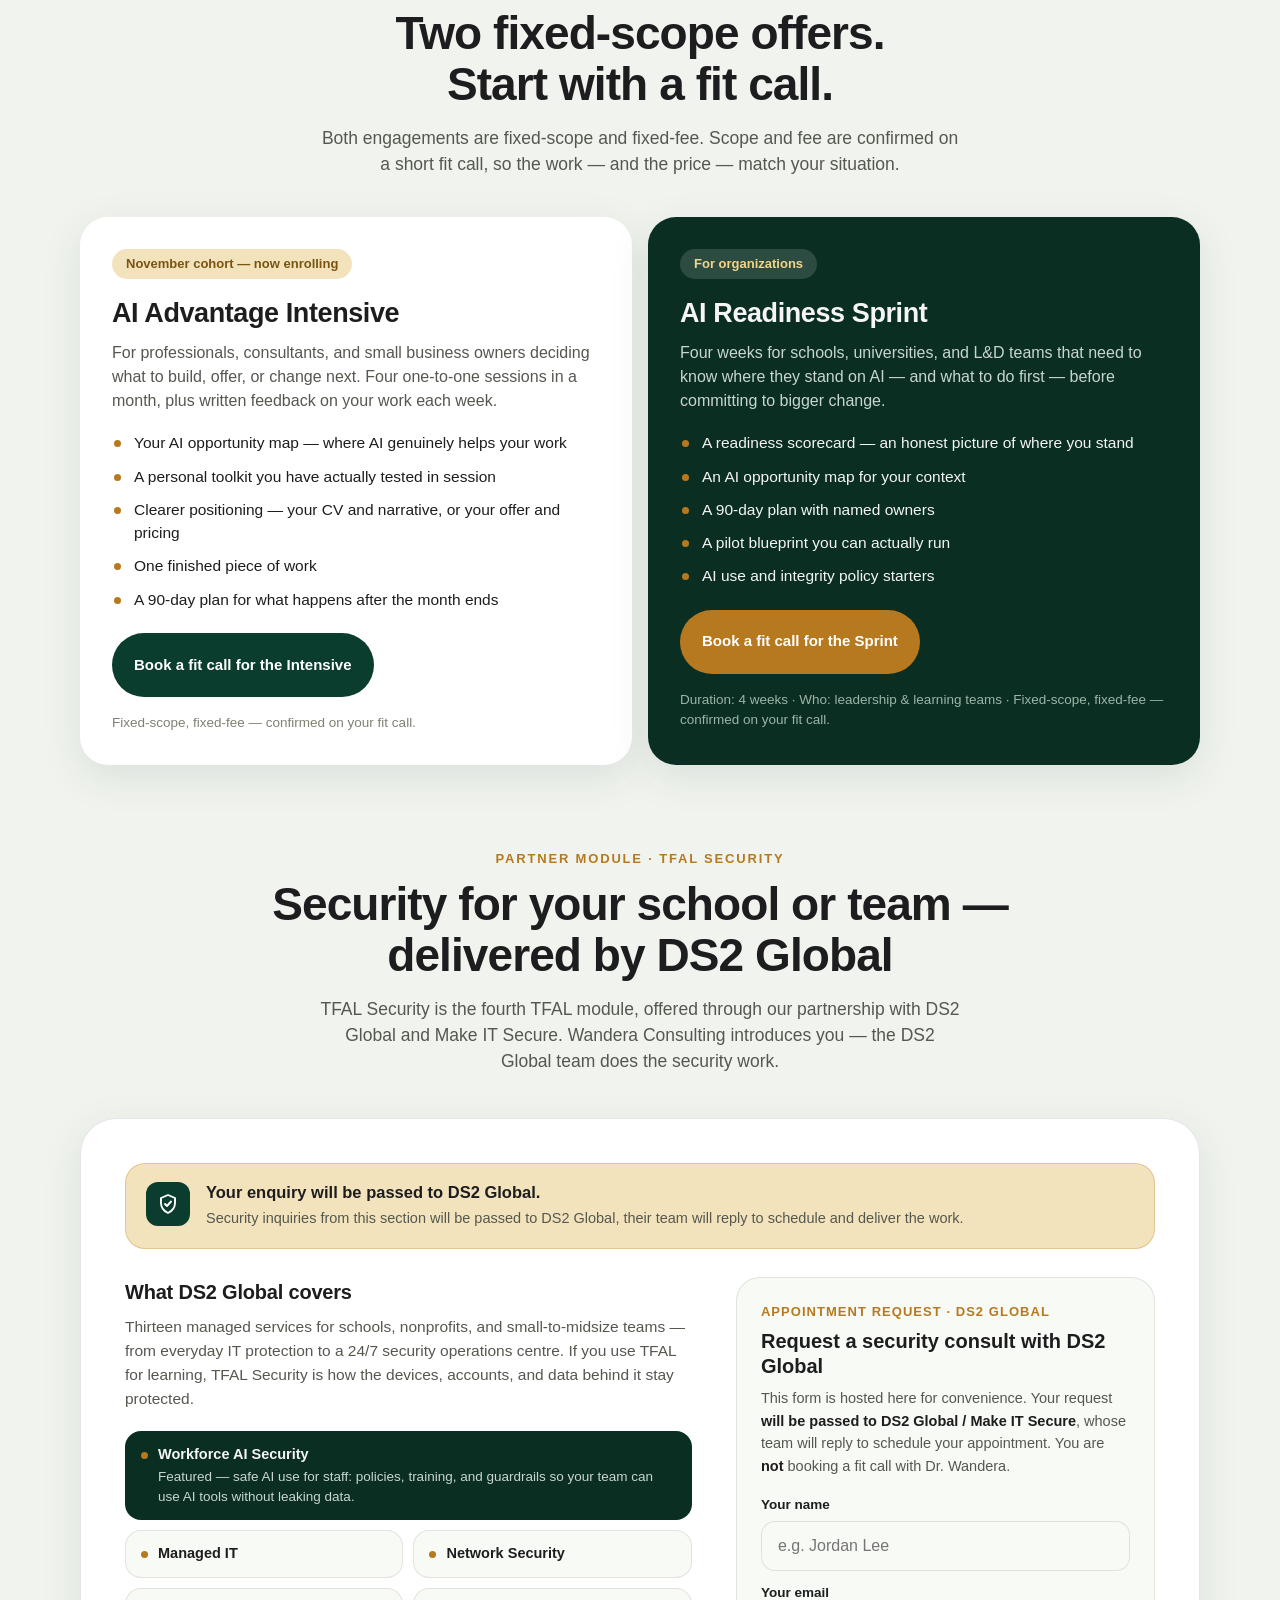
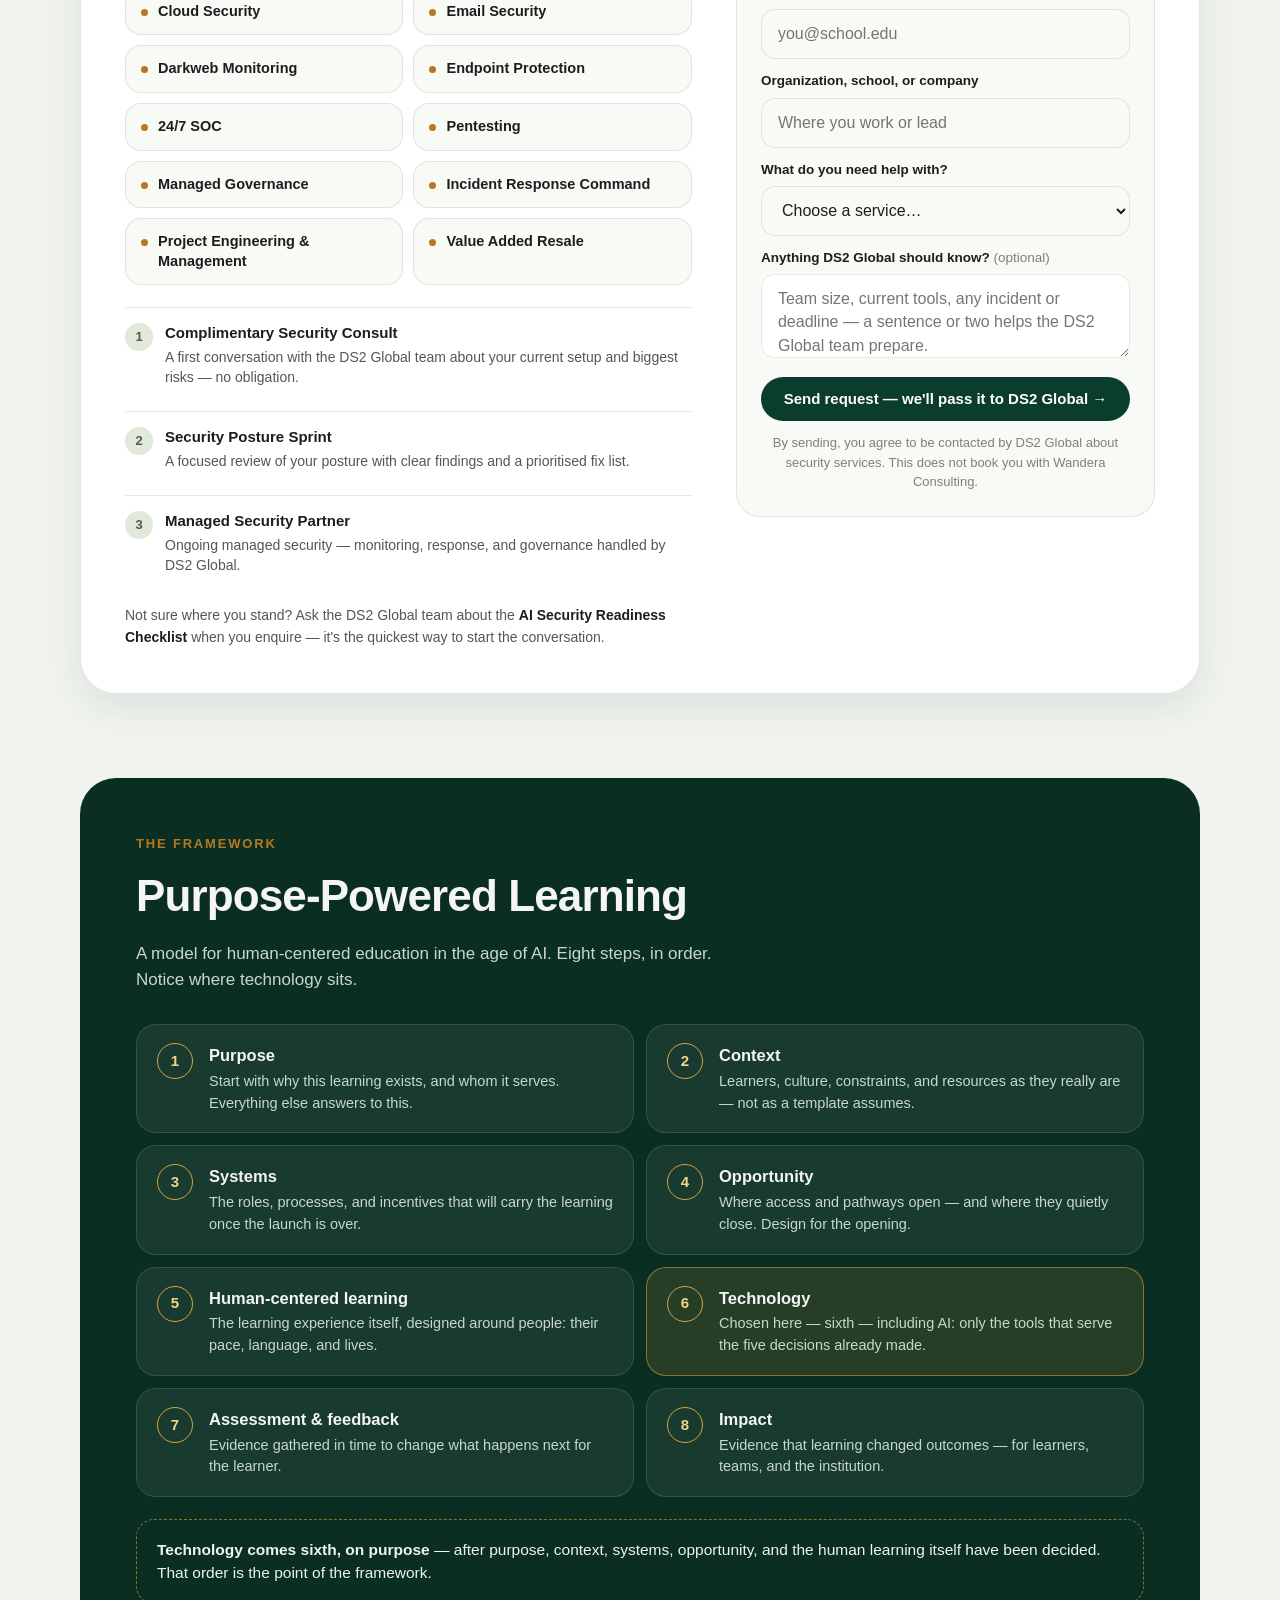
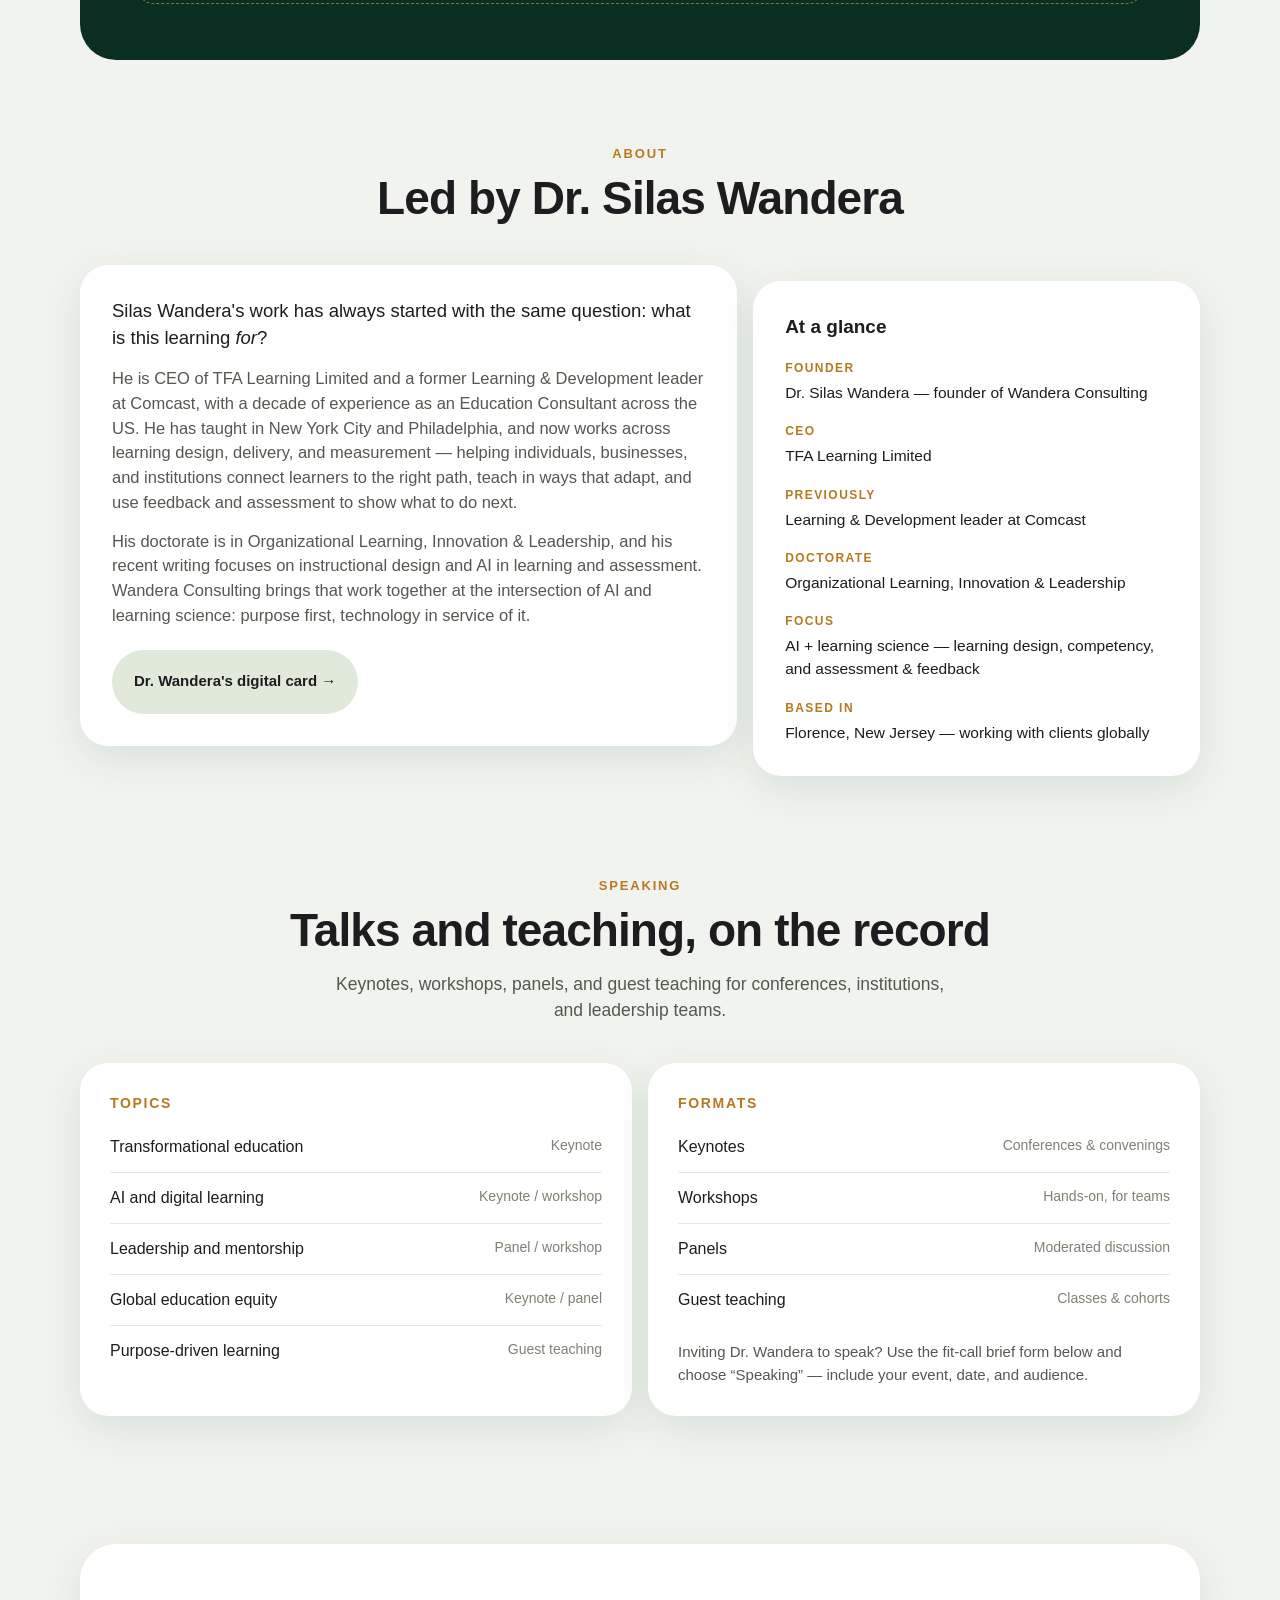
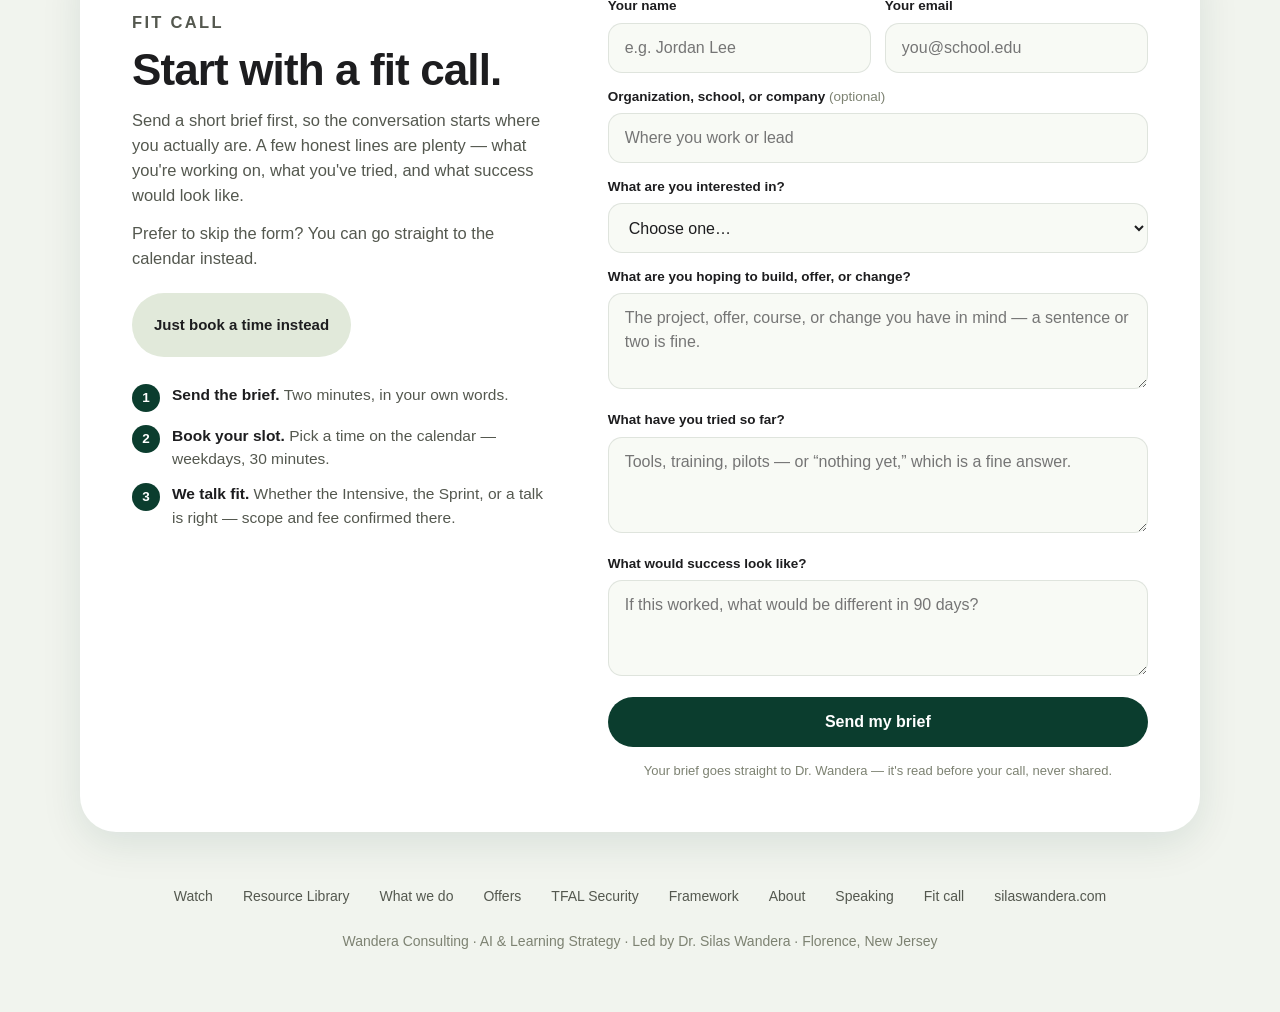
